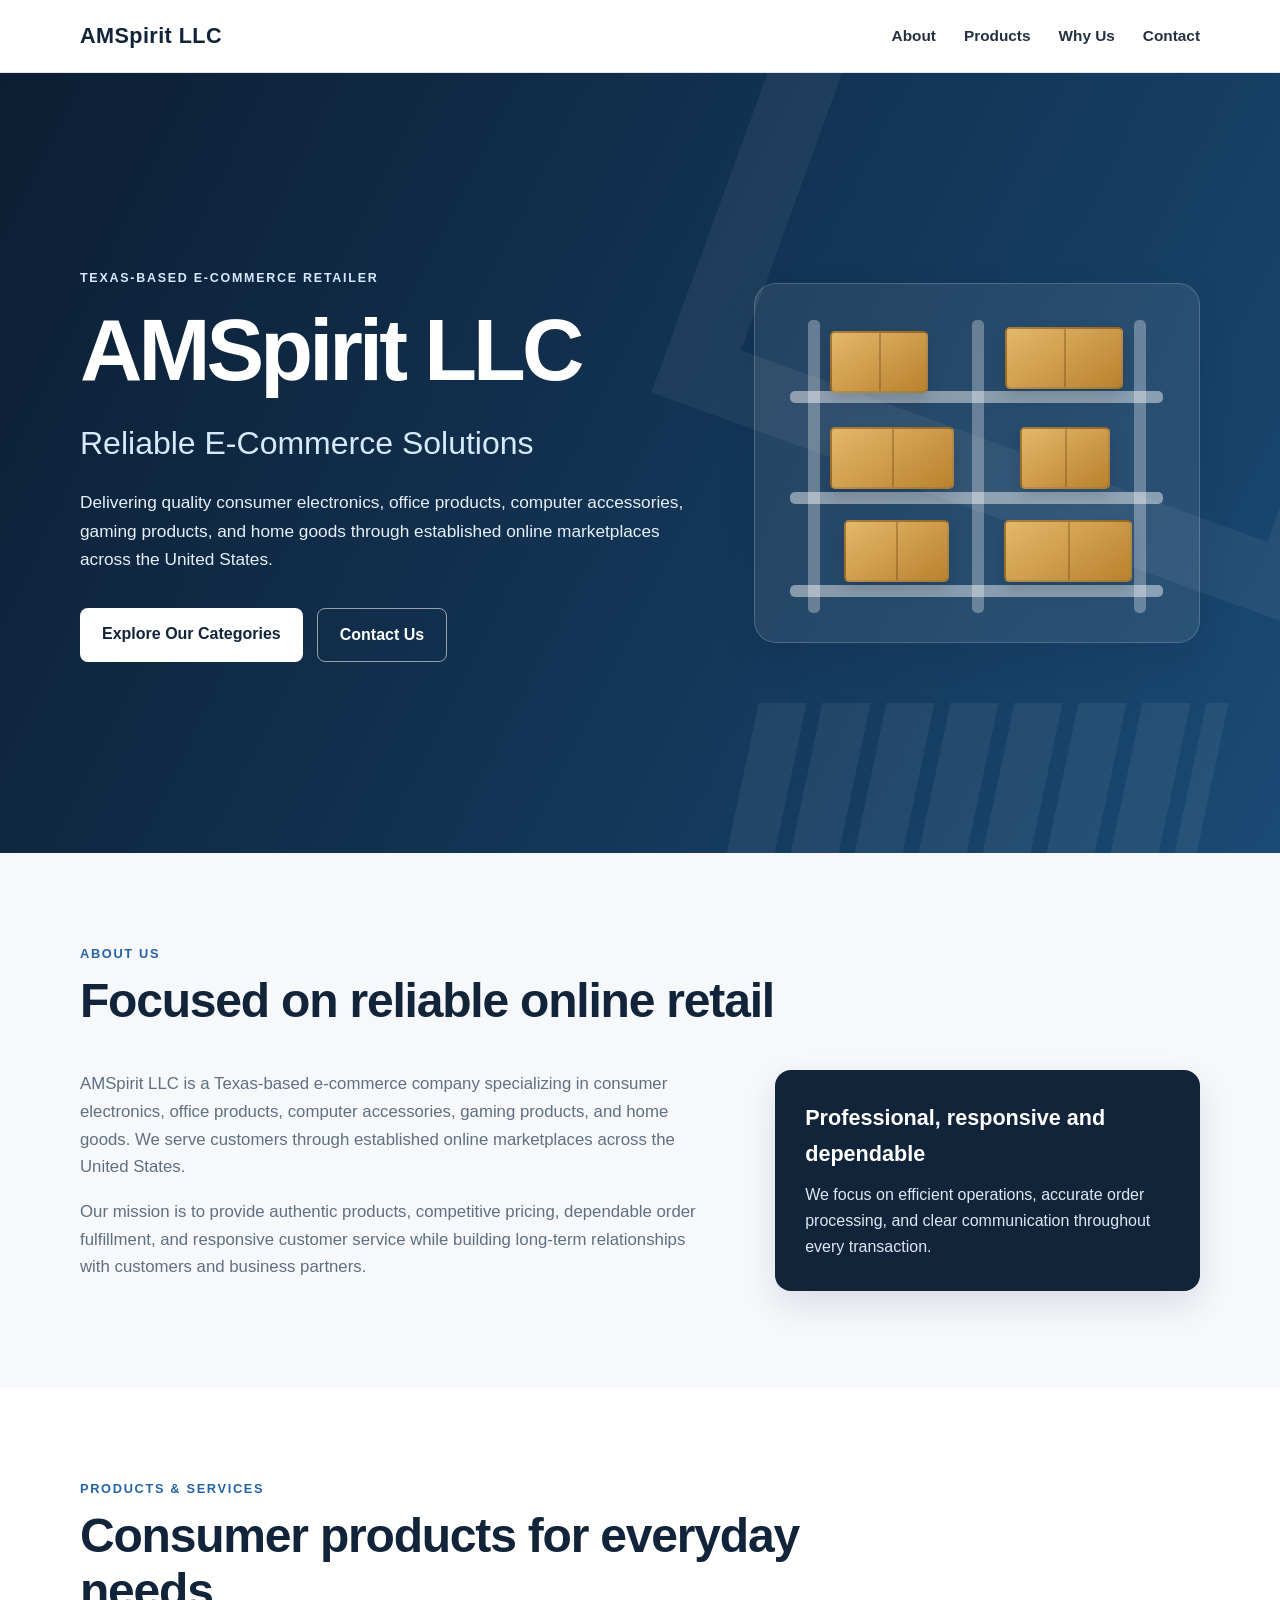
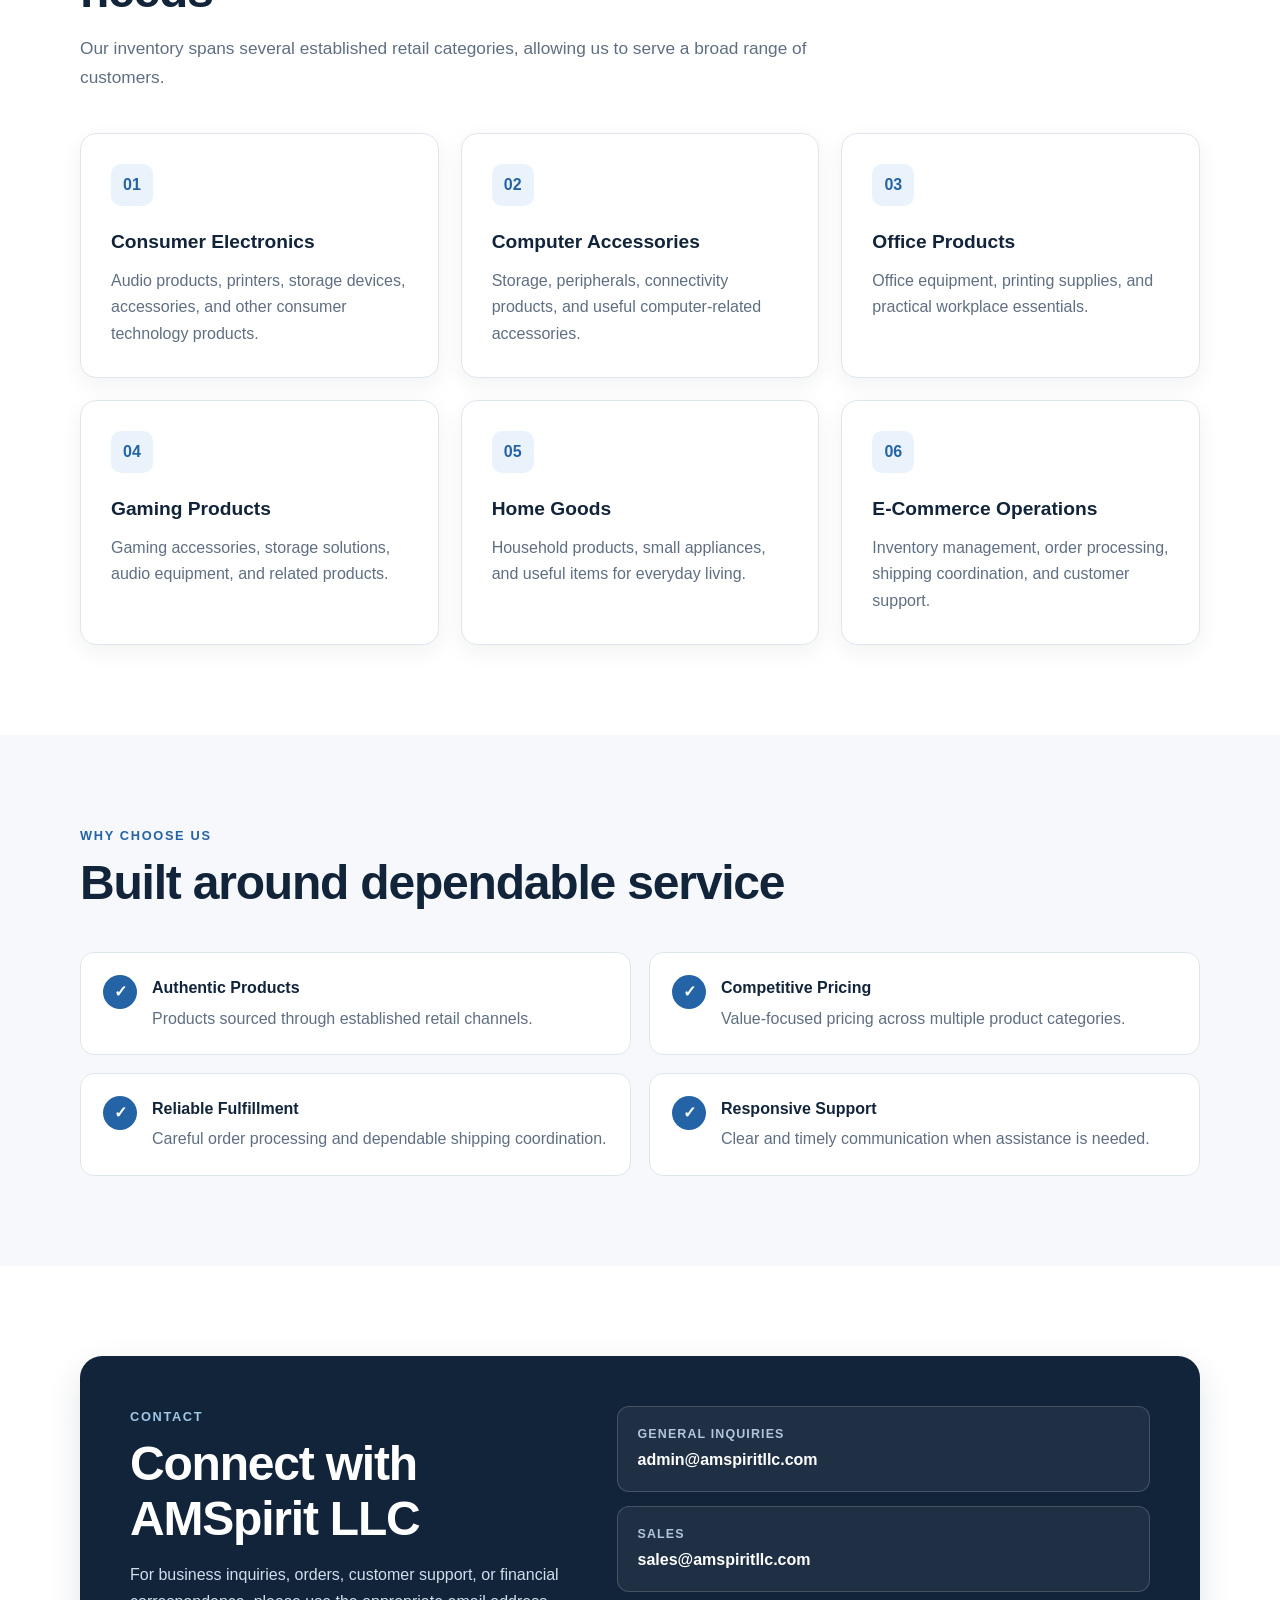
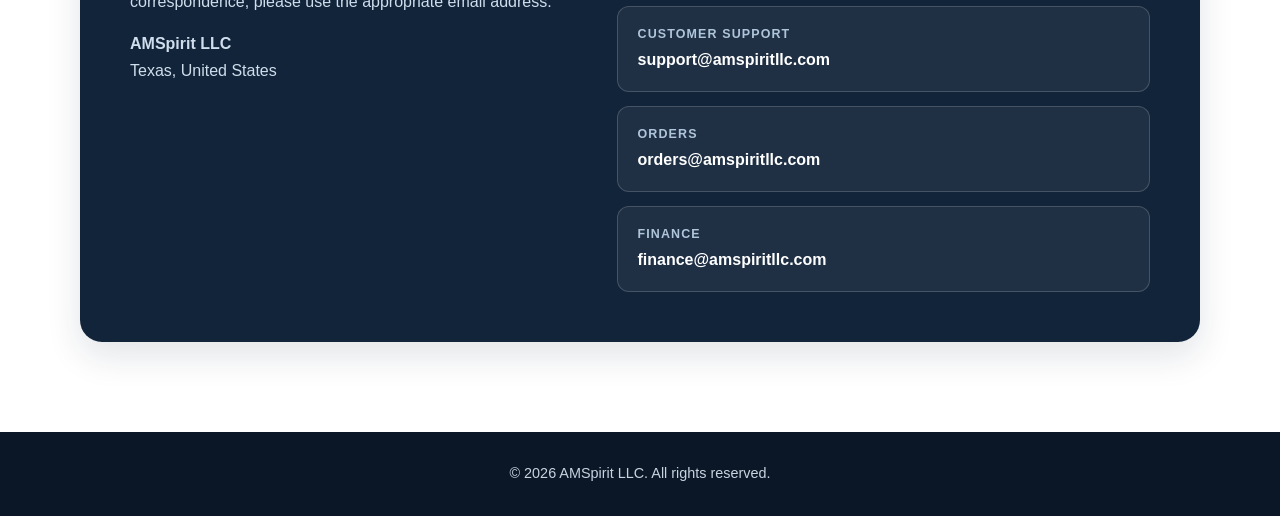
==== index.html @ 80cd9094 "Add index.html for AMSpirit LLC website This commit adds a new HTML file for the AMSpirit LLC websit" ====
<!DOCTYPE html>
<html lang="en">
<head>
  <meta charset="UTF-8">
  <meta name="viewport" content="width=device-width, initial-scale=1.0">

  <title>AMSpirit LLC | Reliable E-Commerce Solutions</title>
  <meta
    name="description"
    content="AMSpirit LLC is a Texas-based e-commerce retailer offering consumer electronics, office products, computer accessories, gaming products, and home goods."
  >

  <style>
    :root {
      --navy: #12243a;
      --blue: #2563a7;
      --light-blue: #eaf3fb;
      --gold: #d7a84a;
      --text: #243142;
      --muted: #5f6f82;
      --white: #ffffff;
      --light: #f6f8fb;
      --border: #dfe6ee;
      --shadow: 0 14px 35px rgba(18, 36, 58, 0.12);
    }

    * {
      box-sizing: border-box;
    }

    html {
      scroll-behavior: smooth;
    }

    body {
      margin: 0;
      font-family: Arial, Helvetica, sans-serif;
      color: var(--text);
      background: var(--white);
      line-height: 1.65;
    }

    a {
      color: inherit;
    }

    .container {
      width: min(1120px, calc(100% - 40px));
      margin: 0 auto;
    }

    header {
      position: sticky;
      top: 0;
      z-index: 20;
      background: rgba(255, 255, 255, 0.96);
      border-bottom: 1px solid var(--border);
      backdrop-filter: blur(10px);
    }

    nav {
      min-height: 72px;
      display: flex;
      align-items: center;
      justify-content: space-between;
      gap: 24px;
    }

    .brand {
      font-size: 1.35rem;
      font-weight: 800;
      letter-spacing: 0.02em;
      color: var(--navy);
      text-decoration: none;
    }

    .nav-links {
      display: flex;
      align-items: center;
      gap: 28px;
    }

    .nav-links a {
      text-decoration: none;
      color: var(--text);
      font-size: 0.96rem;
      font-weight: 700;
    }

    .nav-links a:hover {
      color: var(--blue);
    }

    .hero {
      position: relative;
      overflow: hidden;
      color: var(--white);
      background:
        linear-gradient(115deg, rgba(12, 30, 51, 0.98), rgba(24, 71, 113, 0.9)),
        linear-gradient(135deg, #132b46, #27689e);
    }

    .hero::before,
    .hero::after {
      content: "";
      position: absolute;
      pointer-events: none;
    }

    .hero::before {
      width: 560px;
      height: 560px;
      right: -170px;
      top: -240px;
      border: 70px solid rgba(255, 255, 255, 0.055);
      transform: rotate(20deg);
    }

    .hero::after {
      width: 470px;
      height: 240px;
      right: 6%;
      bottom: -90px;
      background:
        repeating-linear-gradient(
          90deg,
          rgba(255, 255, 255, 0.06) 0 48px,
          transparent 48px 64px
        );
      transform: skewX(-12deg);
    }

    .hero-content {
      position: relative;
      z-index: 2;
      min-height: 600px;
      display: grid;
      grid-template-columns: 1.15fr 0.85fr;
      align-items: center;
      gap: 70px;
      padding: 90px 0;
    }

    .eyebrow {
      display: inline-block;
      margin-bottom: 18px;
      color: #d6eaff;
      font-weight: 800;
      letter-spacing: 0.14em;
      text-transform: uppercase;
      font-size: 0.78rem;
    }

    h1 {
      max-width: 720px;
      margin: 0;
      font-size: clamp(3rem, 7vw, 5.4rem);
      line-height: 1.03;
      letter-spacing: -0.045em;
    }

    .hero h2 {
      margin: 22px 0 18px;
      font-size: clamp(1.35rem, 3vw, 2rem);
      font-weight: 500;
      color: #d7eafb;
    }

    .hero p {
      max-width: 700px;
      margin: 0;
      font-size: 1.08rem;
      color: #e7f0f8;
    }

    .hero-actions {
      display: flex;
      flex-wrap: wrap;
      gap: 14px;
      margin-top: 34px;
    }

    .button {
      display: inline-block;
      padding: 13px 22px;
      border-radius: 8px;
      text-decoration: none;
      font-weight: 800;
      transition: transform 0.18s ease, opacity 0.18s ease;
    }

    .button:hover {
      transform: translateY(-2px);
      opacity: 0.94;
    }

    .button-primary {
      color: var(--navy);
      background: var(--white);
    }

    .button-secondary {
      color: var(--white);
      border: 1px solid rgba(255, 255, 255, 0.55);
    }

    .warehouse-art {
      position: relative;
      min-height: 360px;
      border: 1px solid rgba(255, 255, 255, 0.18);
      border-radius: 22px;
      background: rgba(255, 255, 255, 0.08);
      box-shadow: var(--shadow);
      overflow: hidden;
    }

    .warehouse-art .shelf {
      position: absolute;
      left: 8%;
      right: 8%;
      height: 12px;
      background: rgba(255, 255, 255, 0.45);
      border-radius: 5px;
    }

    .shelf.one { top: 30%; }
    .shelf.two { top: 58%; }
    .shelf.three { top: 84%; }

    .warehouse-art .post {
      position: absolute;
      top: 10%;
      bottom: 8%;
      width: 12px;
      background: rgba(255, 255, 255, 0.3);
      border-radius: 5px;
    }

    .post.one { left: 12%; }
    .post.two { left: 49%; }
    .post.three { right: 12%; }

    .box {
      position: absolute;
      height: 62px;
      border-radius: 5px;
      background: linear-gradient(145deg, #e4b76a, #b9822f);
      border: 2px solid rgba(63, 39, 8, 0.28);
      box-shadow: 0 8px 15px rgba(0, 0, 0, 0.13);
    }

    .box::after {
      content: "";
      position: absolute;
      width: 2px;
      top: 0;
      bottom: 0;
      left: 50%;
      background: rgba(92, 55, 13, 0.3);
    }

    .box.a { width: 98px; left: 17%; top: 13%; }
    .box.b { width: 118px; right: 17%; top: 12%; }
    .box.c { width: 124px; left: 17%; top: 40%; }
    .box.d { width: 90px; right: 20%; top: 40%; }
    .box.e { width: 105px; left: 20%; top: 66%; }
    .box.f { width: 128px; right: 15%; top: 66%; }

    section {
      padding: 90px 0;
    }

    section:nth-of-type(even) {
      background: var(--light);
    }

    .section-heading {
      max-width: 760px;
      margin-bottom: 42px;
    }

    .section-label {
      margin-bottom: 9px;
      color: var(--blue);
      font-size: 0.8rem;
      font-weight: 800;
      letter-spacing: 0.13em;
      text-transform: uppercase;
    }

    h3 {
      margin: 0 0 16px;
      color: var(--navy);
      font-size: clamp(2rem, 4vw, 3rem);
      line-height: 1.15;
      letter-spacing: -0.025em;
    }

    .section-heading p {
      margin: 0;
      color: var(--muted);
      font-size: 1.08rem;
    }

    .about-grid {
      display: grid;
      grid-template-columns: 1.2fr 0.8fr;
      gap: 58px;
      align-items: start;
    }

    .about-copy p {
      margin-top: 0;
      color: var(--muted);
      font-size: 1.05rem;
    }

    .fact-card {
      padding: 30px;
      border-radius: 16px;
      background: var(--navy);
      color: var(--white);
      box-shadow: var(--shadow);
    }

    .fact-card strong {
      display: block;
      margin-bottom: 10px;
      font-size: 1.35rem;
    }

    .fact-card p {
      margin: 0;
      color: #dce8f3;
    }

    .grid {
      display: grid;
      grid-template-columns: repeat(3, 1fr);
      gap: 22px;
    }

    .card {
      height: 100%;
      padding: 30px;
      border: 1px solid var(--border);
      border-radius: 16px;
      background: var(--white);
      box-shadow: 0 7px 22px rgba(18, 36, 58, 0.06);
    }

    .card-number {
      display: inline-flex;
      width: 42px;
      height: 42px;
      margin-bottom: 20px;
      align-items: center;
      justify-content: center;
      border-radius: 10px;
      color: var(--blue);
      background: var(--light-blue);
      font-weight: 900;
    }

    .card h4 {
      margin: 0 0 10px;
      color: var(--navy);
      font-size: 1.2rem;
    }

    .card p {
      margin: 0;
      color: var(--muted);
    }

    .reasons {
      display: grid;
      grid-template-columns: repeat(2, 1fr);
      gap: 18px;
    }

    .reason {
      display: flex;
      gap: 15px;
      padding: 22px;
      border: 1px solid var(--border);
      border-radius: 14px;
      background: var(--white);
    }

    .check {
      flex: 0 0 34px;
      height: 34px;
      display: inline-flex;
      align-items: center;
      justify-content: center;
      color: var(--white);
      background: var(--blue);
      border-radius: 50%;
      font-weight: 900;
    }

    .reason strong {
      display: block;
      margin-bottom: 4px;
      color: var(--navy);
    }

    .reason span {
      color: var(--muted);
    }

    .contact-panel {
      display: grid;
      grid-template-columns: 0.9fr 1.1fr;
      gap: 50px;
      padding: 50px;
      border-radius: 22px;
      color: var(--white);
      background: var(--navy);
      box-shadow: var(--shadow);
    }

    .contact-panel h3 {
      color: var(--white);
    }

    .contact-panel p {
      color: #cfdeec;
    }

    .contact-list {
      display: grid;
      gap: 14px;
    }

    .contact-item {
      padding: 17px 20px;
      border: 1px solid rgba(255, 255, 255, 0.17);
      border-radius: 12px;
      background: rgba(255, 255, 255, 0.06);
    }

    .contact-item span {
      display: block;
      color: #afc5d9;
      font-size: 0.78rem;
      font-weight: 800;
      letter-spacing: 0.09em;
      text-transform: uppercase;
    }

    .contact-item a {
      display: inline-block;
      margin-top: 3px;
      color: var(--white);
      font-weight: 700;
      text-decoration: none;
      word-break: break-word;
    }

    .contact-item a:hover {
      text-decoration: underline;
    }

    footer {
      padding: 30px 0;
      color: #c7d4e0;
      background: #0b1726;
      text-align: center;
      font-size: 0.9rem;
    }

    @media (max-width: 900px) {
      .hero-content,
      .about-grid,
      .contact-panel {
        grid-template-columns: 1fr;
      }

      .warehouse-art {
        min-height: 320px;
      }

      .grid {
        grid-template-columns: repeat(2, 1fr);
      }
    }

    @media (max-width: 700px) {
      .nav-links {
        display: none;
      }

      .hero-content {
        min-height: auto;
        padding: 76px 0;
      }

      .warehouse-art {
        min-height: 280px;
      }

      section {
        padding: 68px 0;
      }

      .grid,
      .reasons {
        grid-template-columns: 1fr;
      }

      .contact-panel {
        padding: 32px 24px;
      }
    }
  </style>
</head>

<body>
  <header>
    <div class="container">
      <nav aria-label="Main navigation">
        <a class="brand" href="#home">AMSpirit LLC</a>

        <div class="nav-links">
          <a href="#about">About</a>
          <a href="#products">Products</a>
          <a href="#why-us">Why Us</a>
          <a href="#contact">Contact</a>
        </div>
      </nav>
    </div>
  </header>

  <main>
    <section class="hero" id="home">
      <div class="container hero-content">
        <div>
          <span class="eyebrow">Texas-Based E-Commerce Retailer</span>

          <h1>AMSpirit LLC</h1>

          <h2>Reliable E-Commerce Solutions</h2>

          <p>
            Delivering quality consumer electronics, office products,
            computer accessories, gaming products, and home goods through
            established online marketplaces across the United States.
          </p>

          <div class="hero-actions">
            <a class="button button-primary" href="#products">
              Explore Our Categories
            </a>

            <a class="button button-secondary" href="#contact">
              Contact Us
            </a>
          </div>
        </div>

        <div class="warehouse-art" aria-label="Abstract warehouse illustration">
          <div class="shelf one"></div>
          <div class="shelf two"></div>
          <div class="shelf three"></div>

          <div class="post one"></div>
          <div class="post two"></div>
          <div class="post three"></div>

          <div class="box a"></div>
          <div class="box b"></div>
          <div class="box c"></div>
          <div class="box d"></div>
          <div class="box e"></div>
          <div class="box f"></div>
        </div>
      </div>
    </section>

    <section id="about">
      <div class="container">
        <div class="section-heading">
          <div class="section-label">About Us</div>
          <h3>Focused on reliable online retail</h3>
        </div>

        <div class="about-grid">
          <div class="about-copy">
            <p>
              AMSpirit LLC is a Texas-based e-commerce company specializing
              in consumer electronics, office products, computer accessories,
              gaming products, and home goods. We serve customers through
              established online marketplaces across the United States.
            </p>

            <p>
              Our mission is to provide authentic products, competitive
              pricing, dependable order fulfillment, and responsive customer
              service while building long-term relationships with customers
              and business partners.
            </p>
          </div>

          <aside class="fact-card">
            <strong>Professional, responsive and dependable</strong>
            <p>
              We focus on efficient operations, accurate order processing,
              and clear communication throughout every transaction.
            </p>
          </aside>
        </div>
      </div>
    </section>

    <section id="products">
      <div class="container">
        <div class="section-heading">
          <div class="section-label">Products &amp; Services</div>
          <h3>Consumer products for everyday needs</h3>
          <p>
            Our inventory spans several established retail categories,
            allowing us to serve a broad range of customers.
          </p>
        </div>

        <div class="grid">
          <article class="card">
            <div class="card-number">01</div>
            <h4>Consumer Electronics</h4>
            <p>
              Audio products, printers, storage devices, accessories,
              and other consumer technology products.
            </p>
          </article>

          <article class="card">
            <div class="card-number">02</div>
            <h4>Computer Accessories</h4>
            <p>
              Storage, peripherals, connectivity products, and useful
              computer-related accessories.
            </p>
          </article>

          <article class="card">
            <div class="card-number">03</div>
            <h4>Office Products</h4>
            <p>
              Office equipment, printing supplies, and practical workplace
              essentials.
            </p>
          </article>

          <article class="card">
            <div class="card-number">04</div>
            <h4>Gaming Products</h4>
            <p>
              Gaming accessories, storage solutions, audio equipment,
              and related products.
            </p>
          </article>

          <article class="card">
            <div class="card-number">05</div>
            <h4>Home Goods</h4>
            <p>
              Household products, small appliances, and useful items
              for everyday living.
            </p>
          </article>

          <article class="card">
            <div class="card-number">06</div>
            <h4>E-Commerce Operations</h4>
            <p>
              Inventory management, order processing, shipping coordination,
              and customer support.
            </p>
          </article>
        </div>
      </div>
    </section>

    <section id="why-us">
      <div class="container">
        <div class="section-heading">
          <div class="section-label">Why Choose Us</div>
          <h3>Built around dependable service</h3>
        </div>

        <div class="reasons">
          <div class="reason">
            <div class="check">✓</div>
            <div>
              <strong>Authentic Products</strong>
              <span>Products sourced through established retail channels.</span>
            </div>
          </div>

          <div class="reason">
            <div class="check">✓</div>
            <div>
              <strong>Competitive Pricing</strong>
              <span>Value-focused pricing across multiple product categories.</span>
            </div>
          </div>

          <div class="reason">
            <div class="check">✓</div>
            <div>
              <strong>Reliable Fulfillment</strong>
              <span>Careful order processing and dependable shipping coordination.</span>
            </div>
          </div>

          <div class="reason">
            <div class="check">✓</div>
            <div>
              <strong>Responsive Support</strong>
              <span>Clear and timely communication when assistance is needed.</span>
            </div>
          </div>
        </div>
      </div>
    </section>

    <section id="contact">
      <div class="container">
        <div class="contact-panel">
          <div>
            <div class="section-label" style="color:#9fc7e8;">Contact</div>
            <h3>Connect with AMSpirit LLC</h3>
            <p>
              For business inquiries, orders, customer support, or financial
              correspondence, please use the appropriate email address.
            </p>

            <p>
              <strong>AMSpirit LLC</strong><br>
              Texas, United States
            </p>
          </div>

          <div class="contact-list">
            <div class="contact-item">
              <span>General Inquiries</span>
              <a href="mailto:admin@amspiritllc.com">
                admin@amspiritllc.com
              </a>
            </div>

            <div class="contact-item">
              <span>Sales</span>
              <a href="mailto:sales@amspiritllc.com">
                sales@amspiritllc.com
              </a>
            </div>

            <div class="contact-item">
              <span>Customer Support</span>
              <a href="mailto:support@amspiritllc.com">
                support@amspiritllc.com
              </a>
            </div>

            <div class="contact-item">
              <span>Orders</span>
              <a href="mailto:orders@amspiritllc.com">
                orders@amspiritllc.com
              </a>
            </div>

            <div class="contact-item">
              <span>Finance</span>
              <a href="mailto:finance@amspiritllc.com">
                finance@amspiritllc.com
              </a>
            </div>
          </div>
        </div>
      </div>
    </section>
  </main>

  <footer>
    <div class="container">
      © 2026 AMSpirit LLC. All rights reserved.
    </div>
  </footer>
</body>
</html>
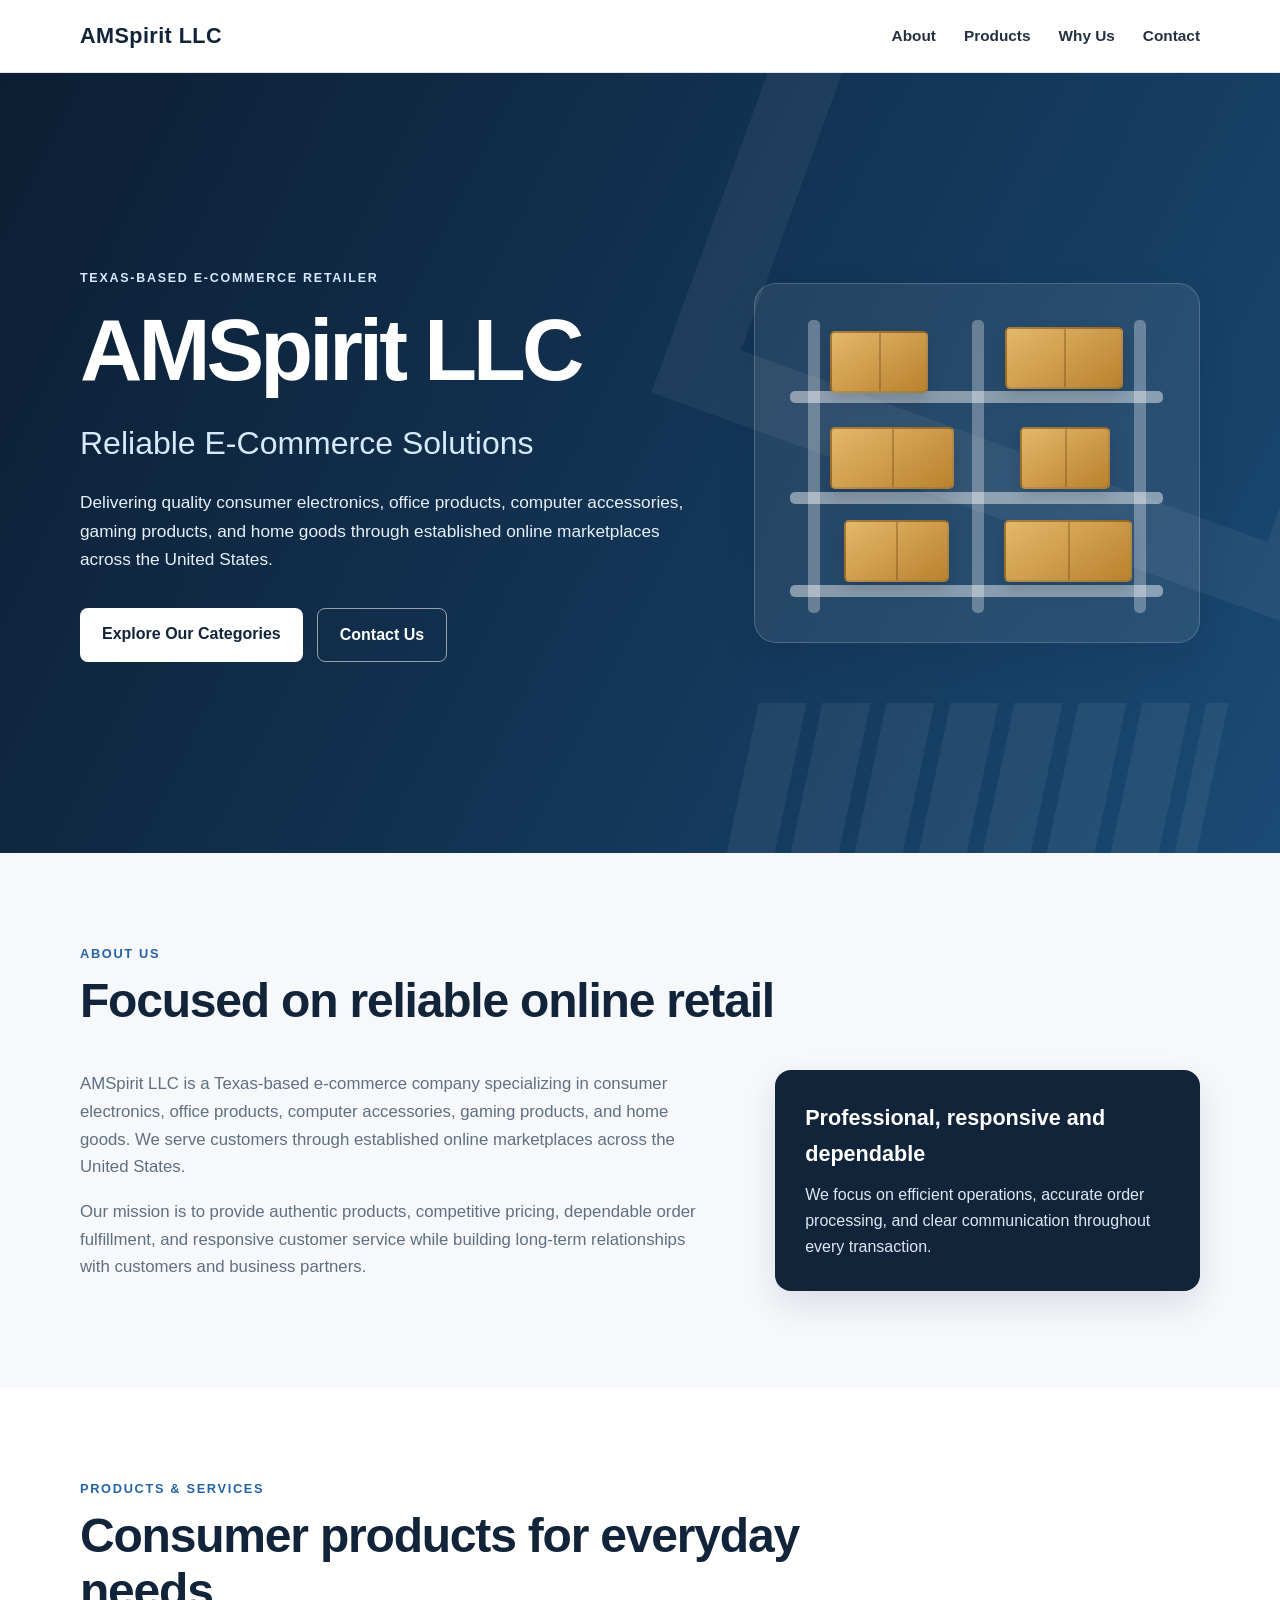
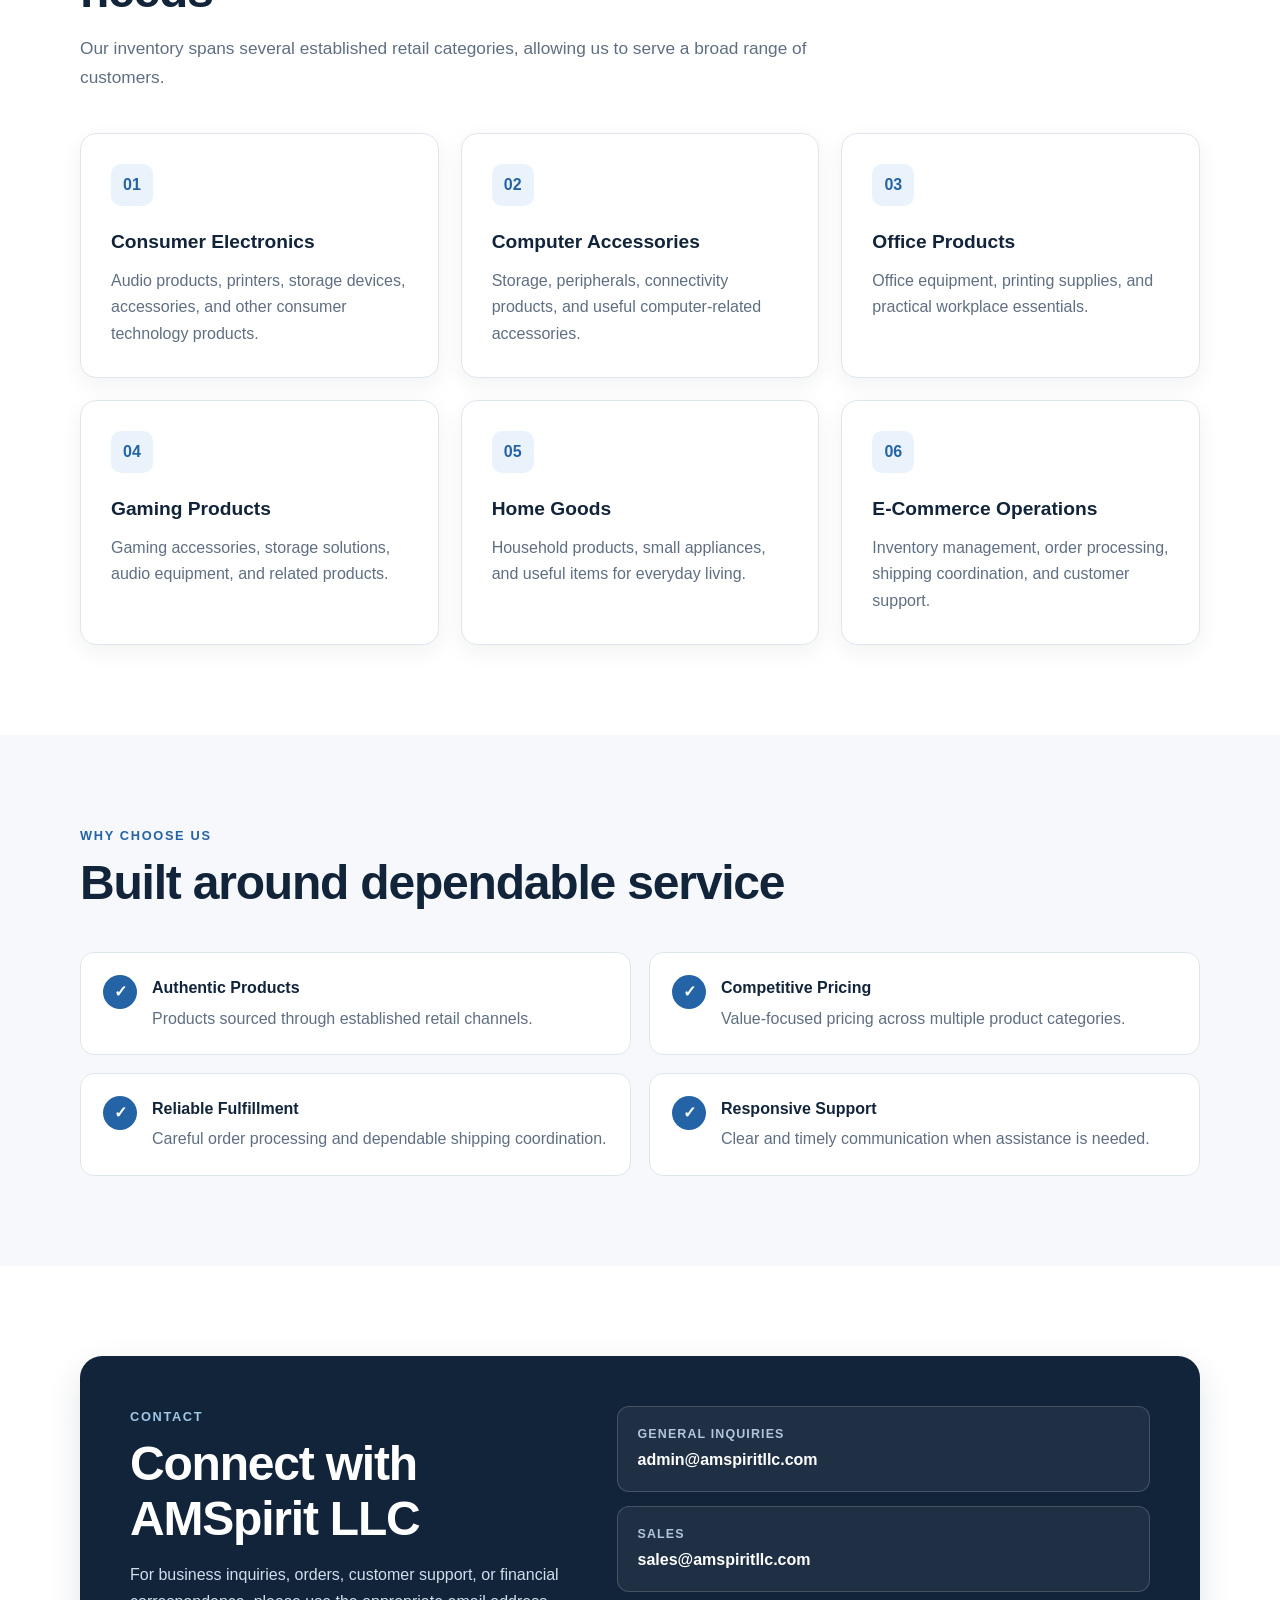
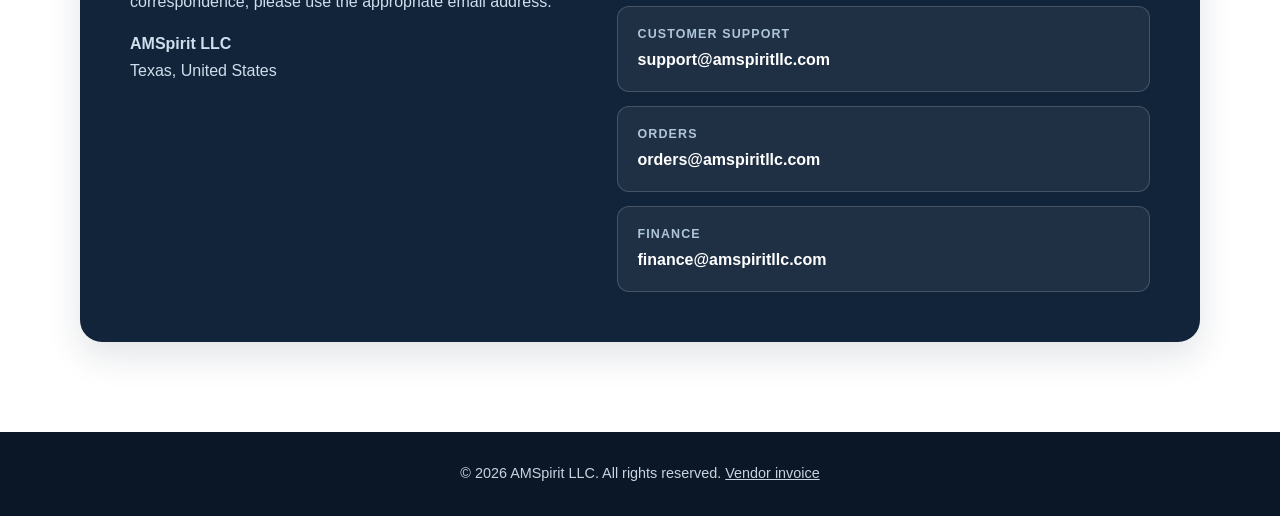
==== commit b929a19e: "Add private browser-only bilingual vendor invoice page" ====
--- a/index.html
+++ b/index.html
@@ -787,6 +787,7 @@
   <footer>
     <div class="container">
       © 2026 AMSpirit LLC. All rights reserved.
+      <a href="/invoice/">Vendor invoice</a>
     </div>
   </footer>
 </body>
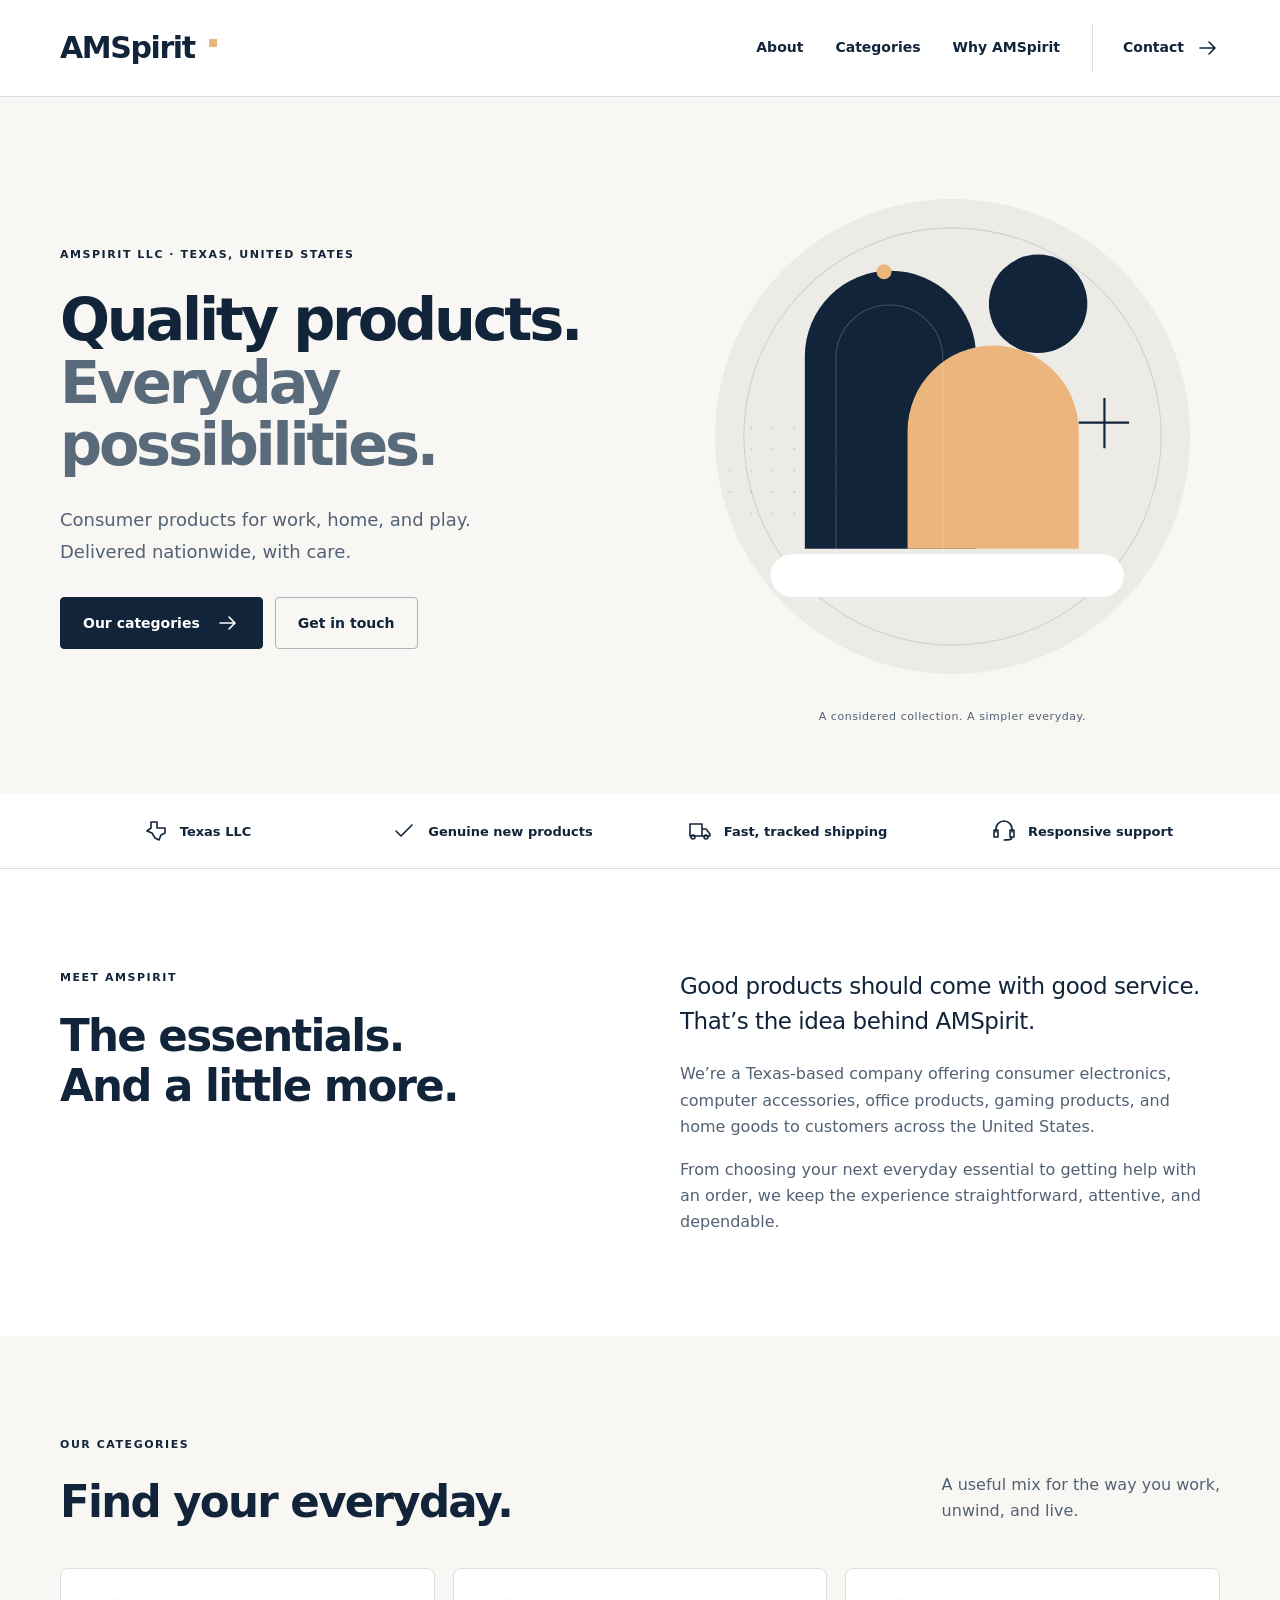
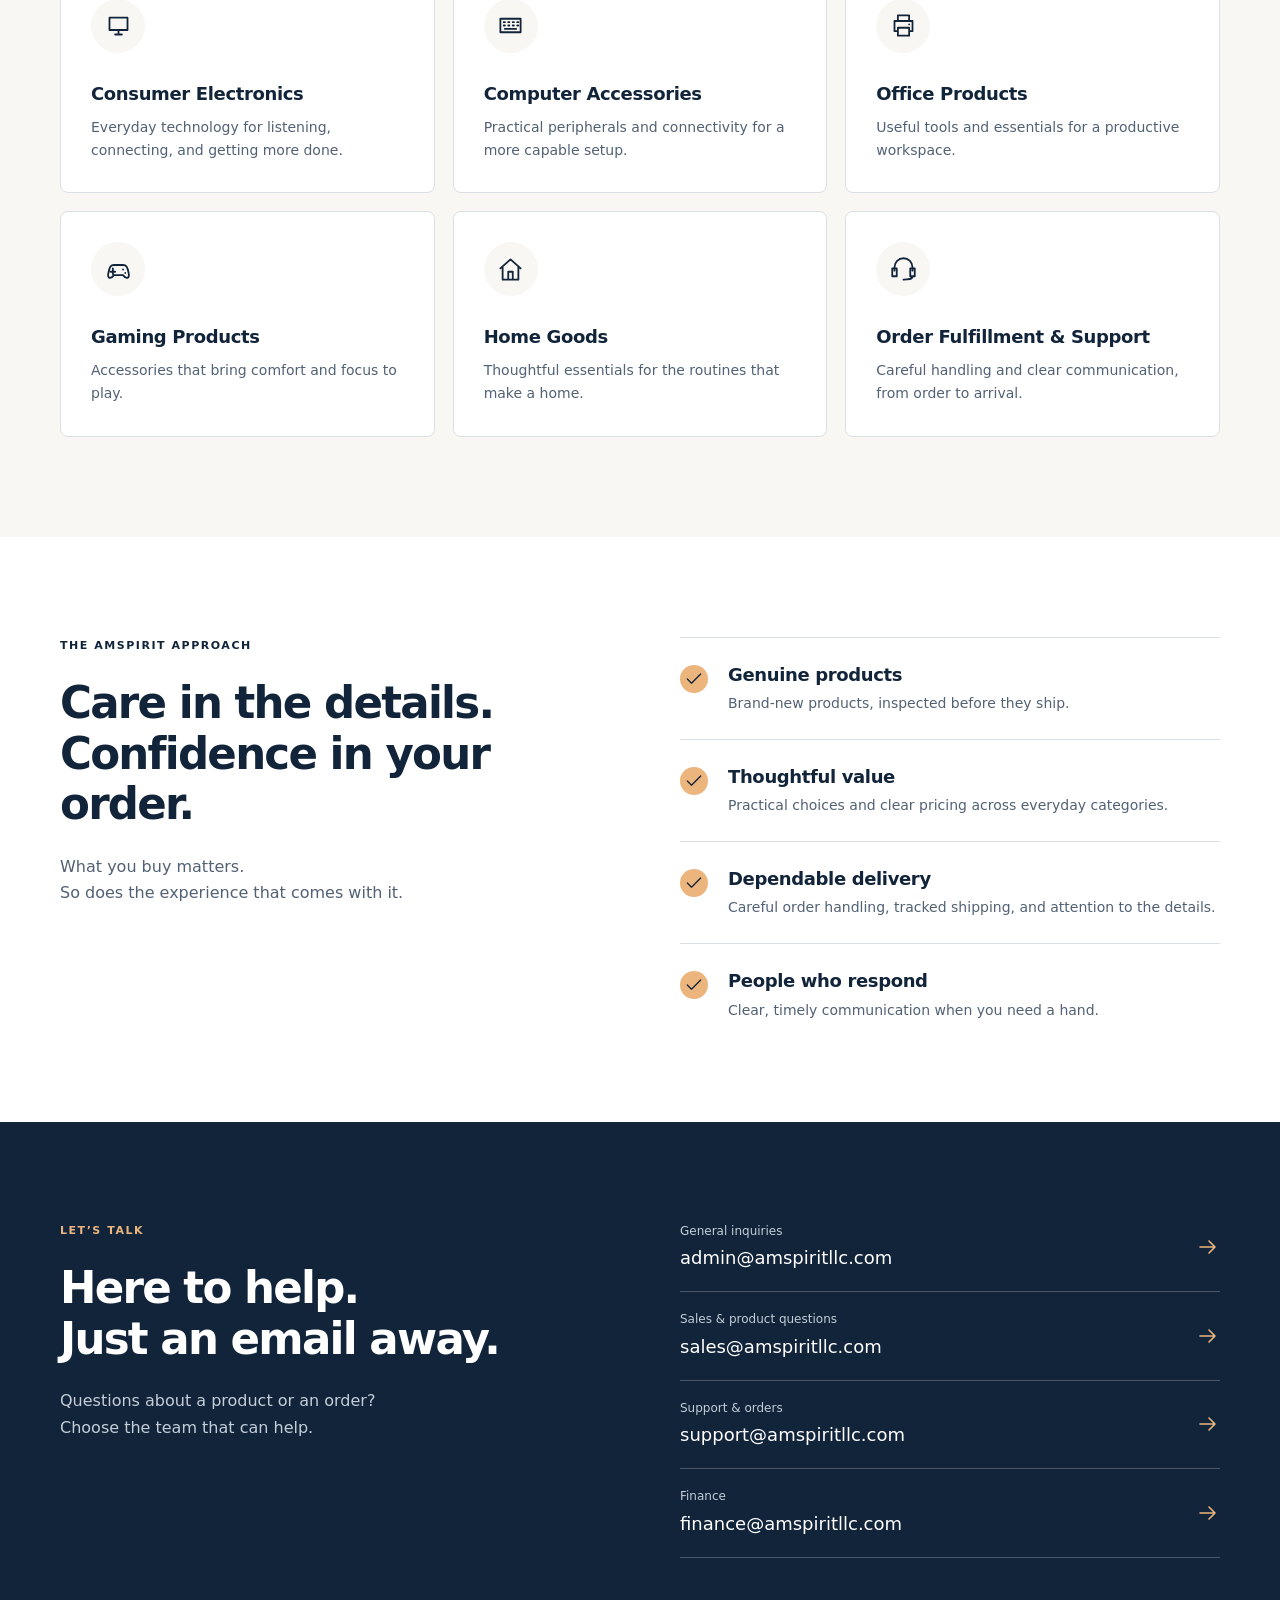
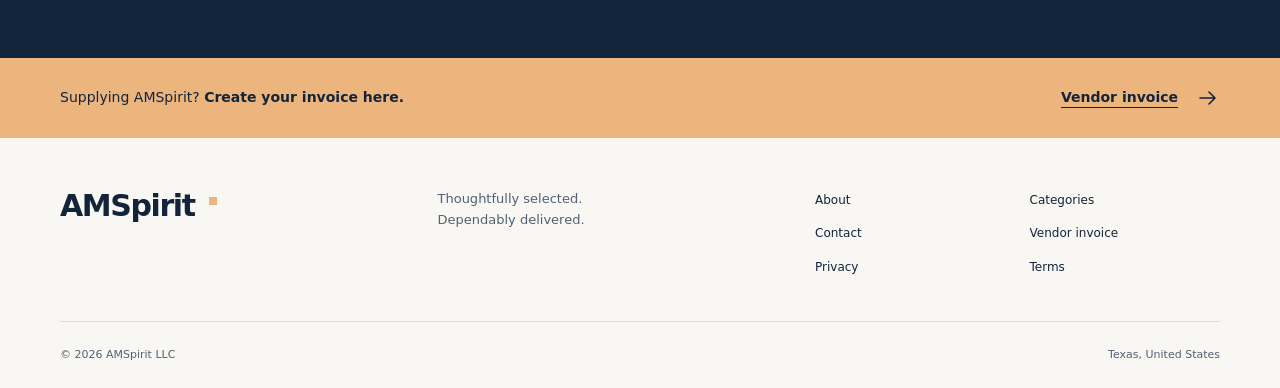
==== commit 96454e8c: "Redesign company website with private-by-default public copy" ====
--- a/index.html
+++ b/index.html
@@ -1,794 +1,11 @@
-<!DOCTYPE html>
-<html lang="en">
-<head>
-  <meta charset="UTF-8">
-  <meta name="viewport" content="width=device-width, initial-scale=1.0">
-
-  <title>AMSpirit LLC | Reliable E-Commerce Solutions</title>
-  <meta
-    name="description"
-    content="AMSpirit LLC is a Texas-based e-commerce retailer offering consumer electronics, office products, computer accessories, gaming products, and home goods."
-  >
-
-  <style>
-    :root {
-      --navy: #12243a;
-      --blue: #2563a7;
-      --light-blue: #eaf3fb;
-      --gold: #d7a84a;
-      --text: #243142;
-      --muted: #5f6f82;
-      --white: #ffffff;
-      --light: #f6f8fb;
-      --border: #dfe6ee;
-      --shadow: 0 14px 35px rgba(18, 36, 58, 0.12);
-    }
-
-    * {
-      box-sizing: border-box;
-    }
-
-    html {
-      scroll-behavior: smooth;
-    }
-
-    body {
-      margin: 0;
-      font-family: Arial, Helvetica, sans-serif;
-      color: var(--text);
-      background: var(--white);
-      line-height: 1.65;
-    }
-
-    a {
-      color: inherit;
-    }
-
-    .container {
-      width: min(1120px, calc(100% - 40px));
-      margin: 0 auto;
-    }
-
-    header {
-      position: sticky;
-      top: 0;
-      z-index: 20;
-      background: rgba(255, 255, 255, 0.96);
-      border-bottom: 1px solid var(--border);
-      backdrop-filter: blur(10px);
-    }
-
-    nav {
-      min-height: 72px;
-      display: flex;
-      align-items: center;
-      justify-content: space-between;
-      gap: 24px;
-    }
-
-    .brand {
-      font-size: 1.35rem;
-      font-weight: 800;
-      letter-spacing: 0.02em;
-      color: var(--navy);
-      text-decoration: none;
-    }
-
-    .nav-links {
-      display: flex;
-      align-items: center;
-      gap: 28px;
-    }
-
-    .nav-links a {
-      text-decoration: none;
-      color: var(--text);
-      font-size: 0.96rem;
-      font-weight: 700;
-    }
-
-    .nav-links a:hover {
-      color: var(--blue);
-    }
-
-    .hero {
-      position: relative;
-      overflow: hidden;
-      color: var(--white);
-      background:
-        linear-gradient(115deg, rgba(12, 30, 51, 0.98), rgba(24, 71, 113, 0.9)),
-        linear-gradient(135deg, #132b46, #27689e);
-    }
-
-    .hero::before,
-    .hero::after {
-      content: "";
-      position: absolute;
-      pointer-events: none;
-    }
-
-    .hero::before {
-      width: 560px;
-      height: 560px;
-      right: -170px;
-      top: -240px;
-      border: 70px solid rgba(255, 255, 255, 0.055);
-      transform: rotate(20deg);
-    }
-
-    .hero::after {
-      width: 470px;
-      height: 240px;
-      right: 6%;
-      bottom: -90px;
-      background:
-        repeating-linear-gradient(
-          90deg,
-          rgba(255, 255, 255, 0.06) 0 48px,
-          transparent 48px 64px
-        );
-      transform: skewX(-12deg);
-    }
-
-    .hero-content {
-      position: relative;
-      z-index: 2;
-      min-height: 600px;
-      display: grid;
-      grid-template-columns: 1.15fr 0.85fr;
-      align-items: center;
-      gap: 70px;
-      padding: 90px 0;
-    }
-
-    .eyebrow {
-      display: inline-block;
-      margin-bottom: 18px;
-      color: #d6eaff;
-      font-weight: 800;
-      letter-spacing: 0.14em;
-      text-transform: uppercase;
-      font-size: 0.78rem;
-    }
-
-    h1 {
-      max-width: 720px;
-      margin: 0;
-      font-size: clamp(3rem, 7vw, 5.4rem);
-      line-height: 1.03;
-      letter-spacing: -0.045em;
-    }
-
-    .hero h2 {
-      margin: 22px 0 18px;
-      font-size: clamp(1.35rem, 3vw, 2rem);
-      font-weight: 500;
-      color: #d7eafb;
-    }
-
-    .hero p {
-      max-width: 700px;
-      margin: 0;
-      font-size: 1.08rem;
-      color: #e7f0f8;
-    }
-
-    .hero-actions {
-      display: flex;
-      flex-wrap: wrap;
-      gap: 14px;
-      margin-top: 34px;
-    }
-
-    .button {
-      display: inline-block;
-      padding: 13px 22px;
-      border-radius: 8px;
-      text-decoration: none;
-      font-weight: 800;
-      transition: transform 0.18s ease, opacity 0.18s ease;
-    }
-
-    .button:hover {
-      transform: translateY(-2px);
-      opacity: 0.94;
-    }
-
-    .button-primary {
-      color: var(--navy);
-      background: var(--white);
-    }
-
-    .button-secondary {
-      color: var(--white);
-      border: 1px solid rgba(255, 255, 255, 0.55);
-    }
-
-    .warehouse-art {
-      position: relative;
-      min-height: 360px;
-      border: 1px solid rgba(255, 255, 255, 0.18);
-      border-radius: 22px;
-      background: rgba(255, 255, 255, 0.08);
-      box-shadow: var(--shadow);
-      overflow: hidden;
-    }
-
-    .warehouse-art .shelf {
-      position: absolute;
-      left: 8%;
-      right: 8%;
-      height: 12px;
-      background: rgba(255, 255, 255, 0.45);
-      border-radius: 5px;
-    }
-
-    .shelf.one { top: 30%; }
-    .shelf.two { top: 58%; }
-    .shelf.three { top: 84%; }
-
-    .warehouse-art .post {
-      position: absolute;
-      top: 10%;
-      bottom: 8%;
-      width: 12px;
-      background: rgba(255, 255, 255, 0.3);
-      border-radius: 5px;
-    }
-
-    .post.one { left: 12%; }
-    .post.two { left: 49%; }
-    .post.three { right: 12%; }
-
-    .box {
-      position: absolute;
-      height: 62px;
-      border-radius: 5px;
-      background: linear-gradient(145deg, #e4b76a, #b9822f);
-      border: 2px solid rgba(63, 39, 8, 0.28);
-      box-shadow: 0 8px 15px rgba(0, 0, 0, 0.13);
-    }
-
-    .box::after {
-      content: "";
-      position: absolute;
-      width: 2px;
-      top: 0;
-      bottom: 0;
-      left: 50%;
-      background: rgba(92, 55, 13, 0.3);
-    }
-
-    .box.a { width: 98px; left: 17%; top: 13%; }
-    .box.b { width: 118px; right: 17%; top: 12%; }
-    .box.c { width: 124px; left: 17%; top: 40%; }
-    .box.d { width: 90px; right: 20%; top: 40%; }
-    .box.e { width: 105px; left: 20%; top: 66%; }
-    .box.f { width: 128px; right: 15%; top: 66%; }
-
-    section {
-      padding: 90px 0;
-    }
-
-    section:nth-of-type(even) {
-      background: var(--light);
-    }
-
-    .section-heading {
-      max-width: 760px;
-      margin-bottom: 42px;
-    }
-
-    .section-label {
-      margin-bottom: 9px;
-      color: var(--blue);
-      font-size: 0.8rem;
-      font-weight: 800;
-      letter-spacing: 0.13em;
-      text-transform: uppercase;
-    }
-
-    h3 {
-      margin: 0 0 16px;
-      color: var(--navy);
-      font-size: clamp(2rem, 4vw, 3rem);
-      line-height: 1.15;
-      letter-spacing: -0.025em;
-    }
-
-    .section-heading p {
-      margin: 0;
-      color: var(--muted);
-      font-size: 1.08rem;
-    }
-
-    .about-grid {
-      display: grid;
-      grid-template-columns: 1.2fr 0.8fr;
-      gap: 58px;
-      align-items: start;
-    }
-
-    .about-copy p {
-      margin-top: 0;
-      color: var(--muted);
-      font-size: 1.05rem;
-    }
-
-    .fact-card {
-      padding: 30px;
-      border-radius: 16px;
-      background: var(--navy);
-      color: var(--white);
-      box-shadow: var(--shadow);
-    }
-
-    .fact-card strong {
-      display: block;
-      margin-bottom: 10px;
-      font-size: 1.35rem;
-    }
-
-    .fact-card p {
-      margin: 0;
-      color: #dce8f3;
-    }
-
-    .grid {
-      display: grid;
-      grid-template-columns: repeat(3, 1fr);
-      gap: 22px;
-    }
-
-    .card {
-      height: 100%;
-      padding: 30px;
-      border: 1px solid var(--border);
-      border-radius: 16px;
-      background: var(--white);
-      box-shadow: 0 7px 22px rgba(18, 36, 58, 0.06);
-    }
-
-    .card-number {
-      display: inline-flex;
-      width: 42px;
-      height: 42px;
-      margin-bottom: 20px;
-      align-items: center;
-      justify-content: center;
-      border-radius: 10px;
-      color: var(--blue);
-      background: var(--light-blue);
-      font-weight: 900;
-    }
-
-    .card h4 {
-      margin: 0 0 10px;
-      color: var(--navy);
-      font-size: 1.2rem;
-    }
-
-    .card p {
-      margin: 0;
-      color: var(--muted);
-    }
-
-    .reasons {
-      display: grid;
-      grid-template-columns: repeat(2, 1fr);
-      gap: 18px;
-    }
-
-    .reason {
-      display: flex;
-      gap: 15px;
-      padding: 22px;
-      border: 1px solid var(--border);
-      border-radius: 14px;
-      background: var(--white);
-    }
-
-    .check {
-      flex: 0 0 34px;
-      height: 34px;
-      display: inline-flex;
-      align-items: center;
-      justify-content: center;
-      color: var(--white);
-      background: var(--blue);
-      border-radius: 50%;
-      font-weight: 900;
-    }
-
-    .reason strong {
-      display: block;
-      margin-bottom: 4px;
-      color: var(--navy);
-    }
-
-    .reason span {
-      color: var(--muted);
-    }
-
-    .contact-panel {
-      display: grid;
-      grid-template-columns: 0.9fr 1.1fr;
-      gap: 50px;
-      padding: 50px;
-      border-radius: 22px;
-      color: var(--white);
-      background: var(--navy);
-      box-shadow: var(--shadow);
-    }
-
-    .contact-panel h3 {
-      color: var(--white);
-    }
-
-    .contact-panel p {
-      color: #cfdeec;
-    }
-
-    .contact-list {
-      display: grid;
-      gap: 14px;
-    }
-
-    .contact-item {
-      padding: 17px 20px;
-      border: 1px solid rgba(255, 255, 255, 0.17);
-      border-radius: 12px;
-      background: rgba(255, 255, 255, 0.06);
-    }
-
-    .contact-item span {
-      display: block;
-      color: #afc5d9;
-      font-size: 0.78rem;
-      font-weight: 800;
-      letter-spacing: 0.09em;
-      text-transform: uppercase;
-    }
-
-    .contact-item a {
-      display: inline-block;
-      margin-top: 3px;
-      color: var(--white);
-      font-weight: 700;
-      text-decoration: none;
-      word-break: break-word;
-    }
-
-    .contact-item a:hover {
-      text-decoration: underline;
-    }
-
-    footer {
-      padding: 30px 0;
-      color: #c7d4e0;
-      background: #0b1726;
-      text-align: center;
-      font-size: 0.9rem;
-    }
-
-    @media (max-width: 900px) {
-      .hero-content,
-      .about-grid,
-      .contact-panel {
-        grid-template-columns: 1fr;
-      }
-
-      .warehouse-art {
-        min-height: 320px;
-      }
-
-      .grid {
-        grid-template-columns: repeat(2, 1fr);
-      }
-    }
-
-    @media (max-width: 700px) {
-      .nav-links {
-        display: none;
-      }
-
-      .hero-content {
-        min-height: auto;
-        padding: 76px 0;
-      }
-
-      .warehouse-art {
-        min-height: 280px;
-      }
-
-      section {
-        padding: 68px 0;
-      }
-
-      .grid,
-      .reasons {
-        grid-template-columns: 1fr;
-      }
-
-      .contact-panel {
-        padding: 32px 24px;
-      }
-    }
-  </style>
-</head>
-
-<body>
-  <header>
-    <div class="container">
-      <nav aria-label="Main navigation">
-        <a class="brand" href="#home">AMSpirit LLC</a>
-
-        <div class="nav-links">
-          <a href="#about">About</a>
-          <a href="#products">Products</a>
-          <a href="#why-us">Why Us</a>
-          <a href="#contact">Contact</a>
-        </div>
-      </nav>
-    </div>
-  </header>
-
-  <main>
-    <section class="hero" id="home">
-      <div class="container hero-content">
-        <div>
-          <span class="eyebrow">Texas-Based E-Commerce Retailer</span>
-
-          <h1>AMSpirit LLC</h1>
-
-          <h2>Reliable E-Commerce Solutions</h2>
-
-          <p>
-            Delivering quality consumer electronics, office products,
-            computer accessories, gaming products, and home goods through
-            established online marketplaces across the United States.
-          </p>
-
-          <div class="hero-actions">
-            <a class="button button-primary" href="#products">
-              Explore Our Categories
-            </a>
-
-            <a class="button button-secondary" href="#contact">
-              Contact Us
-            </a>
-          </div>
-        </div>
-
-        <div class="warehouse-art" aria-label="Abstract warehouse illustration">
-          <div class="shelf one"></div>
-          <div class="shelf two"></div>
-          <div class="shelf three"></div>
-
-          <div class="post one"></div>
-          <div class="post two"></div>
-          <div class="post three"></div>
-
-          <div class="box a"></div>
-          <div class="box b"></div>
-          <div class="box c"></div>
-          <div class="box d"></div>
-          <div class="box e"></div>
-          <div class="box f"></div>
-        </div>
-      </div>
-    </section>
-
-    <section id="about">
-      <div class="container">
-        <div class="section-heading">
-          <div class="section-label">About Us</div>
-          <h3>Focused on reliable online retail</h3>
-        </div>
-
-        <div class="about-grid">
-          <div class="about-copy">
-            <p>
-              AMSpirit LLC is a Texas-based e-commerce company specializing
-              in consumer electronics, office products, computer accessories,
-              gaming products, and home goods. We serve customers through
-              established online marketplaces across the United States.
-            </p>
-
-            <p>
-              Our mission is to provide authentic products, competitive
-              pricing, dependable order fulfillment, and responsive customer
-              service while building long-term relationships with customers
-              and business partners.
-            </p>
-          </div>
-
-          <aside class="fact-card">
-            <strong>Professional, responsive and dependable</strong>
-            <p>
-              We focus on efficient operations, accurate order processing,
-              and clear communication throughout every transaction.
-            </p>
-          </aside>
-        </div>
-      </div>
-    </section>
-
-    <section id="products">
-      <div class="container">
-        <div class="section-heading">
-          <div class="section-label">Products &amp; Services</div>
-          <h3>Consumer products for everyday needs</h3>
-          <p>
-            Our inventory spans several established retail categories,
-            allowing us to serve a broad range of customers.
-          </p>
-        </div>
-
-        <div class="grid">
-          <article class="card">
-            <div class="card-number">01</div>
-            <h4>Consumer Electronics</h4>
-            <p>
-              Audio products, printers, storage devices, accessories,
-              and other consumer technology products.
-            </p>
-          </article>
-
-          <article class="card">
-            <div class="card-number">02</div>
-            <h4>Computer Accessories</h4>
-            <p>
-              Storage, peripherals, connectivity products, and useful
-              computer-related accessories.
-            </p>
-          </article>
-
-          <article class="card">
-            <div class="card-number">03</div>
-            <h4>Office Products</h4>
-            <p>
-              Office equipment, printing supplies, and practical workplace
-              essentials.
-            </p>
-          </article>
-
-          <article class="card">
-            <div class="card-number">04</div>
-            <h4>Gaming Products</h4>
-            <p>
-              Gaming accessories, storage solutions, audio equipment,
-              and related products.
-            </p>
-          </article>
-
-          <article class="card">
-            <div class="card-number">05</div>
-            <h4>Home Goods</h4>
-            <p>
-              Household products, small appliances, and useful items
-              for everyday living.
-            </p>
-          </article>
-
-          <article class="card">
-            <div class="card-number">06</div>
-            <h4>E-Commerce Operations</h4>
-            <p>
-              Inventory management, order processing, shipping coordination,
-              and customer support.
-            </p>
-          </article>
-        </div>
-      </div>
-    </section>
-
-    <section id="why-us">
-      <div class="container">
-        <div class="section-heading">
-          <div class="section-label">Why Choose Us</div>
-          <h3>Built around dependable service</h3>
-        </div>
-
-        <div class="reasons">
-          <div class="reason">
-            <div class="check">✓</div>
-            <div>
-              <strong>Authentic Products</strong>
-              <span>Products sourced through established retail channels.</span>
-            </div>
-          </div>
-
-          <div class="reason">
-            <div class="check">✓</div>
-            <div>
-              <strong>Competitive Pricing</strong>
-              <span>Value-focused pricing across multiple product categories.</span>
-            </div>
-          </div>
-
-          <div class="reason">
-            <div class="check">✓</div>
-            <div>
-              <strong>Reliable Fulfillment</strong>
-              <span>Careful order processing and dependable shipping coordination.</span>
-            </div>
-          </div>
-
-          <div class="reason">
-            <div class="check">✓</div>
-            <div>
-              <strong>Responsive Support</strong>
-              <span>Clear and timely communication when assistance is needed.</span>
-            </div>
-          </div>
-        </div>
-      </div>
-    </section>
-
-    <section id="contact">
-      <div class="container">
-        <div class="contact-panel">
-          <div>
-            <div class="section-label" style="color:#9fc7e8;">Contact</div>
-            <h3>Connect with AMSpirit LLC</h3>
-            <p>
-              For business inquiries, orders, customer support, or financial
-              correspondence, please use the appropriate email address.
-            </p>
-
-            <p>
-              <strong>AMSpirit LLC</strong><br>
-              Texas, United States
-            </p>
-          </div>
-
-          <div class="contact-list">
-            <div class="contact-item">
-              <span>General Inquiries</span>
-              <a href="mailto:admin@amspiritllc.com">
-                admin@amspiritllc.com
-              </a>
-            </div>
-
-            <div class="contact-item">
-              <span>Sales</span>
-              <a href="mailto:sales@amspiritllc.com">
-                sales@amspiritllc.com
-              </a>
-            </div>
-
-            <div class="contact-item">
-              <span>Customer Support</span>
-              <a href="mailto:support@amspiritllc.com">
-                support@amspiritllc.com
-              </a>
-            </div>
-
-            <div class="contact-item">
-              <span>Orders</span>
-              <a href="mailto:orders@amspiritllc.com">
-                orders@amspiritllc.com
-              </a>
-            </div>
-
-            <div class="contact-item">
-              <span>Finance</span>
-              <a href="mailto:finance@amspiritllc.com">
-                finance@amspiritllc.com
-              </a>
-            </div>
-          </div>
-        </div>
-      </div>
-    </section>
-  </main>
-
-  <footer>
-    <div class="container">
-      © 2026 AMSpirit LLC. All rights reserved.
-      <a href="/invoice/">Vendor invoice</a>
-    </div>
-  </footer>
-</body>
-</html>
+<!doctype html>
+<html lang="en"><head><meta charset="utf-8"><meta name="viewport" content="width=device-width, initial-scale=1"><title>AMSpirit LLC | Quality products, delivered nationwide</title><meta name="description" content="Consumer electronics, office essentials, gaming accessories and home goods. Genuine new products and dependable service from AMSpirit LLC."><link rel="canonical" href="https://www.amspiritllc.com/"><meta name="theme-color" content="#12243a"><meta property="og:type" content="website"><meta property="og:title" content="AMSpirit LLC | Quality products, delivered nationwide"><meta property="og:description" content="Consumer electronics, office essentials, gaming accessories and home goods. Genuine new products and dependable service from AMSpirit LLC."><meta property="og:url" content="https://www.amspiritllc.com/"><meta property="og:image" content="https://www.amspiritllc.com/assets/social.png"><meta property="og:image:width" content="1200"><meta property="og:image:height" content="630"><meta name="twitter:card" content="summary_large_image"><meta name="twitter:title" content="AMSpirit LLC | Quality products, delivered nationwide"><meta name="twitter:description" content="Consumer electronics, office essentials, gaming accessories and home goods. Genuine new products and dependable service from AMSpirit LLC."><meta name="twitter:image" content="https://www.amspiritllc.com/assets/social.png"><link rel="icon" href="/assets/favicon.svg" type="image/svg+xml"><link rel="icon" href="/assets/favicon-32.png" sizes="32x32"><link rel="apple-touch-icon" href="/assets/apple-touch-icon.png"><link rel="stylesheet" href="/assets/site.css"><script type="application/ld+json">{"@context":"https://schema.org","@type":"Organization","name":"AMSpirit LLC","url":"https://www.amspiritllc.com/","logo":"https://www.amspiritllc.com/assets/wordmark.svg","email":"admin@amspiritllc.com"}</script></head><body><a class="skip" href="#main">Skip to content</a><header class="site-header"><div class="container nav"><a class="brand" href="/" aria-label="AMSpirit home"><img src="/assets/wordmark.svg" width="166" height="36" alt="AMSpirit"></a><nav aria-label="Main navigation"><a href="/#about">About</a><a href="/#categories">Categories</a><a href="/#why-us">Why AMSpirit</a><a class="nav-contact" href="/#contact">Contact <svg class="icon" aria-hidden="true"><use href="/assets/icons.svg#arrow"></use></svg></a></nav></div></header>
+<main id="main">
+<section class="hero"><div class="container hero-grid"><div class="hero-copy"><p class="eyebrow">AMSpirit LLC · Texas, United States</p><h1>Quality products.<br><span>Everyday possibilities.</span></h1><p class="hero-intro">Consumer products for work, home, and play.<br>Delivered nationwide, with care.</p><div class="actions"><a class="button primary" href="#categories">Our categories <svg class="icon" aria-hidden="true"><use href="/assets/icons.svg#arrow"></use></svg></a><a class="button secondary" href="#contact">Get in touch</a></div></div><div class="hero-visual"><img src="/assets/hero.svg" width="500" height="500" alt="" fetchpriority="high"><span class="visual-caption">A considered collection. A simpler everyday.</span></div></div></section>
+<div class="trust"><ul class="container"><li><svg class="icon" aria-hidden="true"><use href="/assets/icons.svg#texas"></use></svg><span>Texas LLC</span></li><li><svg class="icon" aria-hidden="true"><use href="/assets/icons.svg#check"></use></svg><span>Genuine new products</span></li><li><svg class="icon" aria-hidden="true"><use href="/assets/icons.svg#shipping"></use></svg><span>Fast, tracked shipping</span></li><li><svg class="icon" aria-hidden="true"><use href="/assets/icons.svg#support"></use></svg><span>Responsive support</span></li></ul></div>
+<section class="section" id="about"><div class="container about-grid"><div><p class="eyebrow">Meet AMSpirit</p><h2>The essentials.<br>And a little more.</h2></div><div class="about-copy"><p class="lead">Good products should come with good service. That’s the idea behind AMSpirit.</p><p>We’re a Texas-based company offering consumer electronics, computer accessories, office products, gaming products, and home goods to customers across the United States.</p><p>From choosing your next everyday essential to getting help with an order, we keep the experience straightforward, attentive, and dependable.</p></div></div></section>
+<section class="section categories" id="categories"><div class="container"><div class="section-heading"><div><p class="eyebrow">Our categories</p><h2>Find your everyday.</h2></div><p>A useful mix for the way you work,<br>unwind, and live.</p></div><div class="category-grid"><article class="category-card" data-category="electronics"><div class="category-icon"><svg class="icon" aria-hidden="true"><use href="/assets/icons.svg#electronics"></use></svg></div><h3>Consumer Electronics</h3><p>Everyday technology for listening, connecting, and getting more done.</p></article><article class="category-card" data-category="computer"><div class="category-icon"><svg class="icon" aria-hidden="true"><use href="/assets/icons.svg#computer"></use></svg></div><h3>Computer Accessories</h3><p>Practical peripherals and connectivity for a more capable setup.</p></article><article class="category-card" data-category="office"><div class="category-icon"><svg class="icon" aria-hidden="true"><use href="/assets/icons.svg#office"></use></svg></div><h3>Office Products</h3><p>Useful tools and essentials for a productive workspace.</p></article><article class="category-card" data-category="gaming"><div class="category-icon"><svg class="icon" aria-hidden="true"><use href="/assets/icons.svg#gaming"></use></svg></div><h3>Gaming Products</h3><p>Accessories that bring comfort and focus to play.</p></article><article class="category-card" data-category="home"><div class="category-icon"><svg class="icon" aria-hidden="true"><use href="/assets/icons.svg#home"></use></svg></div><h3>Home Goods</h3><p>Thoughtful essentials for the routines that make a home.</p></article><article class="category-card" data-category="support"><div class="category-icon"><svg class="icon" aria-hidden="true"><use href="/assets/icons.svg#support"></use></svg></div><h3>Order Fulfillment &amp; Support</h3><p>Careful handling and clear communication, from order to arrival.</p></article></div></div></section>
+<section class="section" id="why-us"><div class="container why-grid"><div class="why-intro"><p class="eyebrow">The AMSpirit approach</p><h2>Care in the details.<br>Confidence in your order.</h2><p>What you buy matters.<br>So does the experience that comes with it.</p></div><div class="reasons"><article><svg class="icon" aria-hidden="true"><use href="/assets/icons.svg#check"></use></svg><div><h3>Genuine products</h3><p>Brand-new products, inspected before they ship.</p></div></article><article><svg class="icon" aria-hidden="true"><use href="/assets/icons.svg#check"></use></svg><div><h3>Thoughtful value</h3><p>Practical choices and clear pricing across everyday categories.</p></div></article><article><svg class="icon" aria-hidden="true"><use href="/assets/icons.svg#check"></use></svg><div><h3>Dependable delivery</h3><p>Careful order handling, tracked shipping, and attention to the details.</p></div></article><article><svg class="icon" aria-hidden="true"><use href="/assets/icons.svg#check"></use></svg><div><h3>People who respond</h3><p>Clear, timely communication when you need a hand.</p></div></article></div></div></section>
+<section class="contact section" id="contact"><div class="container contact-grid"><div><p class="eyebrow">Let’s talk</p><h2>Here to help.<br>Just an email away.</h2><p>Questions about a product or an order?<br>Choose the team that can help.</p></div><div class="contact-links"><a href="mailto:admin@amspiritllc.com"><span><small>General inquiries</small><strong>admin@amspiritllc.com</strong></span><svg class="icon" aria-hidden="true"><use href="/assets/icons.svg#arrow"></use></svg></a><a href="mailto:sales@amspiritllc.com"><span><small>Sales & product questions</small><strong>sales@amspiritllc.com</strong></span><svg class="icon" aria-hidden="true"><use href="/assets/icons.svg#arrow"></use></svg></a><a href="mailto:support@amspiritllc.com"><span><small>Support & orders</small><strong>support@amspiritllc.com</strong></span><svg class="icon" aria-hidden="true"><use href="/assets/icons.svg#arrow"></use></svg></a><a href="mailto:finance@amspiritllc.com"><span><small>Finance</small><strong>finance@amspiritllc.com</strong></span><svg class="icon" aria-hidden="true"><use href="/assets/icons.svg#arrow"></use></svg></a></div></div></section>
+<aside class="vendor"><div class="container"><p>Supplying AMSpirit? <strong>Create your invoice here.</strong></p><a class="text-link" href="/invoice/">Vendor invoice <svg class="icon" aria-hidden="true"><use href="/assets/icons.svg#arrow"></use></svg></a></div></aside>
+</main><footer class="site-footer"><div class="container"><div class="footer-top"><a class="brand" href="/" aria-label="AMSpirit home"><img src="/assets/wordmark.svg" width="166" height="36" alt="AMSpirit"></a><p>Thoughtfully selected.<br>Dependably delivered.</p><nav aria-label="Footer navigation"><a href="/#about">About</a><a href="/#categories">Categories</a><a href="/#contact">Contact</a><a href="/invoice/">Vendor invoice</a><a href="/privacy/">Privacy</a><a href="/terms/">Terms</a></nav></div><div class="footer-bottom"><span>© 2026 AMSpirit LLC</span><span>Texas, United States</span></div></div></footer></body></html>
--- a/assets/site.css
+++ b/assets/site.css
@@ -0,0 +1,9 @@
+:root{--navy:#12243a;--accent:#edb57e;--ink:#12243a;--muted:#526174;--paper:#f8f7f3;--line:#d9dfe4;--white:#fff;--radius:8px}
+*{box-sizing:border-box}html{scroll-behavior:smooth;scroll-padding-top:24px}body{margin:0;color:var(--ink);font:16px/1.65 system-ui,-apple-system,"Segoe UI",sans-serif;background:var(--white)}a{color:inherit;text-underline-offset:5px}img{display:block;max-width:100%;height:auto}button,input,select{font:inherit}:focus-visible{outline:3px solid #aa5706;outline-offset:5px}.container{width:min(1160px,calc(100% - 64px));margin:auto}.skip{position:fixed;left:12px;top:-100px;z-index:10;padding:12px 20px;background:var(--navy);color:white}.skip:focus{top:8px}.site-header{border-bottom:1px solid var(--line);background:var(--white)}.nav{display:flex;align-items:center;justify-content:space-between;gap:30px;min-height:96px}.brand{display:inline-block;flex-shrink:0}.brand img{width:166px;height:36px}.nav nav{display:flex;gap:32px;align-items:center}.nav nav a{text-decoration:none;font-size:14px;font-weight:600;padding:12px 0}.nav nav a:hover{text-decoration:underline}.nav .nav-contact{border-left:1px solid var(--line);padding-left:30px;display:flex;gap:12px;align-items:center}.icon{width:24px;height:24px;flex-shrink:0;vertical-align:middle}
+.hero{background:var(--paper);padding:72px 0 68px;overflow:hidden}.hero-grid{display:grid;grid-template-columns:1.1fr 1fr;gap:36px;align-items:center}.eyebrow{text-transform:uppercase;letter-spacing:.14em;font-size:11px;font-weight:750;margin:0 0 24px;line-height:1.6}h1,h2,h3,p{margin-top:0}h1{font-size:clamp(42px,4.6vw,64px);line-height:1.07;font-weight:650;letter-spacing:-.055em;margin-bottom:28px}h1 span{color:#596a7a}.hero-intro{font-size:18px;line-height:1.75;margin-bottom:30px;color:var(--muted)}.actions{display:flex;gap:12px;flex-wrap:wrap}.button{display:inline-flex;align-items:center;justify-content:center;gap:16px;min-height:52px;padding:12px 22px;border-radius:4px;text-decoration:none;font-weight:650;font-size:14px}.primary{background:var(--navy);color:var(--white);border:1px solid var(--navy)}.secondary{background:transparent;border:1px solid #acb4bc}.button:hover{box-shadow:0 0 0 2px var(--accent)}.hero-visual{position:relative}.hero-visual img{width:100%}.visual-caption{display:block;text-align:center;font-size:11px;letter-spacing:.05em;margin-top:4px;color:var(--muted)}.trust{border-bottom:1px solid var(--line);padding:25px 0}.trust ul{display:grid;grid-template-columns:repeat(4,1fr);list-style:none;padding:0;gap:20px}.trust li{display:flex;align-items:center;justify-content:center;gap:12px;font-size:13px;font-weight:650}
+.section{padding:100px 0}h2{font-size:clamp(30px,3.4vw,44px);font-weight:600;line-height:1.16;letter-spacing:-.04em;margin-bottom:24px}h3{font-size:18px;letter-spacing:-.02em;line-height:1.4;font-weight:650;margin-bottom:10px}p{max-width:70ch}.about-grid{display:grid;grid-template-columns:1fr 1fr;gap:80px}.about-copy{color:var(--muted);max-width:600px}.about-copy .lead{font-size:23px;line-height:1.5;color:var(--navy);letter-spacing:-.02em}.about-copy p:last-child{margin-bottom:0}.categories{background:var(--paper)}.section-heading{display:flex;justify-content:space-between;gap:28px;align-items:end;margin-bottom:40px}.section-heading h2{margin-bottom:0}.section-heading>p{color:var(--muted);margin:0 0 3px}.category-grid{display:grid;grid-template-columns:repeat(3,1fr);gap:18px}.category-card{padding:30px;background:var(--white);border:1px solid var(--line);border-radius:var(--radius);min-width:0;display:flex;flex-direction:column}.category-card p{font-size:14px;color:var(--muted);margin-bottom:0}.category-icon{display:flex;align-items:center;justify-content:center;background:var(--paper);width:54px;height:54px;border-radius:50%;margin-bottom:28px}.category-icon .icon{width:27px;height:27px}.why-grid{display:grid;grid-template-columns:1fr 1fr;gap:80px}.why-intro>p:last-child{color:var(--muted)}.reasons article{display:flex;gap:20px;padding:24px 0;border-top:1px solid var(--line)}.reasons article:last-child{padding-bottom:0}.reasons article>.icon{margin-top:3px;background:var(--accent);border-radius:50%;padding:4px;width:28px;height:28px}.reasons h3{margin-bottom:5px}.reasons p{font-size:14px;color:var(--muted);margin-bottom:0}
+.contact{background:var(--navy);color:white}.contact-grid{display:grid;grid-template-columns:1fr 1fr;gap:80px}.contact .eyebrow{color:var(--accent)}.contact p{color:#c4ced8}.contact-links a{display:flex;align-items:center;justify-content:space-between;gap:10px;padding:18px 0;border-bottom:1px solid #4a586a;text-decoration:none}.contact-links a:first-child{padding-top:0}.contact-links a:hover strong{text-decoration:underline}.contact-links small{display:block;color:#c4ced8;font-size:12px;margin-bottom:2px}.contact-links strong{font-size:18px;font-weight:500;overflow-wrap:anywhere}.contact-links .icon{color:var(--accent)}.vendor{background:var(--accent);padding:28px 0}.vendor>.container{display:flex;align-items:center;justify-content:space-between;gap:20px}.vendor p{margin:0;font-size:14px}.vendor strong{font-weight:600}.text-link{display:inline-flex;align-items:center;gap:18px;font-weight:650;font-size:14px}.site-footer{padding:50px 0 24px;background:var(--paper)}.footer-top{display:grid;grid-template-columns:1fr 1fr 1.2fr;gap:40px;padding-bottom:40px}.footer-top p{font-size:13px;color:var(--muted);margin:0}.footer-top nav{display:grid;grid-template-columns:1fr 1fr;gap:8px 24px}.footer-top nav a{font-size:12px;text-decoration:none;padding:3px 0}.footer-top nav a:hover{text-decoration:underline}.footer-bottom{border-top:1px solid var(--line);padding-top:24px;display:flex;justify-content:space-between;font-size:11px;color:var(--muted)}.document{max-width:760px;padding:76px 0 90px}.document h1{font-size:48px}.document h2{font-size:24px;margin:34px 0 12px}.document p,.document li{color:var(--muted)}.document ul{padding-left:22px}.document .eyebrow{color:var(--ink)}.not-found{padding:110px 0 140px}.not-found h1{max-width:650px}.not-found p{color:var(--muted)}
+@media(max-width:950px){.container{width:calc(100% - 48px)}.nav nav{gap:18px}.hero{padding:58px 0}.hero-grid{gap:20px}.hero-intro{font-size:16px}.section{padding:72px 0}.about-grid,.why-grid,.contact-grid{gap:40px}.category-card{padding:24px}.footer-top{gap:24px}.trust li{font-size:12px;gap:8px}.trust .icon{width:20px}}
+@media(max-width:700px){.container{width:calc(100% - 40px)}.nav{padding:18px 0;flex-wrap:wrap;gap:12px;min-height:0}.brand img{width:148px;height:32px}.nav nav{width:100%;gap:0;justify-content:space-between}.nav nav a{font-size:12px;padding:8px 0}.nav .nav-contact{border:0;padding-left:0;gap:7px}.nav .nav-contact .icon{width:18px}.hero{padding:44px 0 32px}.hero-grid,.about-grid,.why-grid,.contact-grid{grid-template-columns:1fr}.hero-grid{gap:30px}.hero-copy .eyebrow{font-size:10px;letter-spacing:.1em}h1{font-size:43px}.hero-visual{max-width:400px;margin:auto}.hero-intro{font-size:16px}.hero .button{padding:11px 18px;min-height:48px}.trust{padding:22px 0}.trust ul{grid-template-columns:1fr 1fr;gap:18px 8px}.trust li{justify-content:start;font-size:11px}.section{padding:60px 0}.eyebrow{margin-bottom:18px}.about-grid{gap:16px}.about-copy .lead{font-size:21px}.category-grid{grid-template-columns:1fr 1fr;gap:12px}.category-card{padding:20px 16px}.category-card h3{font-size:16px}.category-card p{font-size:13px}.category-icon{margin-bottom:20px}.section-heading{display:block;margin-bottom:30px}.section-heading>p{margin-top:18px}.why-grid{gap:18px}.contact-grid{gap:25px}.contact-links strong{font-size:17px}.vendor>.container{align-items:start;flex-direction:column;gap:12px}.vendor p strong{display:block}.footer-top{grid-template-columns:1fr 1fr;gap:24px}.footer-top nav{grid-column:1/-1}.footer-bottom{gap:14px;font-size:10px}.document{padding-top:50px}.document h1{font-size:38px}.document h2{font-size:23px}.not-found{padding:70px 0}}
+@media(max-width:380px){.category-grid{grid-template-columns:1fr}.category-card{padding:26px}.hero .actions{gap:10px}.button{font-size:13px}.hero .button{padding:10px 14px}h1{font-size:39px}}
+@media(prefers-reduced-motion:reduce){html{scroll-behavior:auto}*,*::before,*::after{transition:none!important;animation:none!important}}
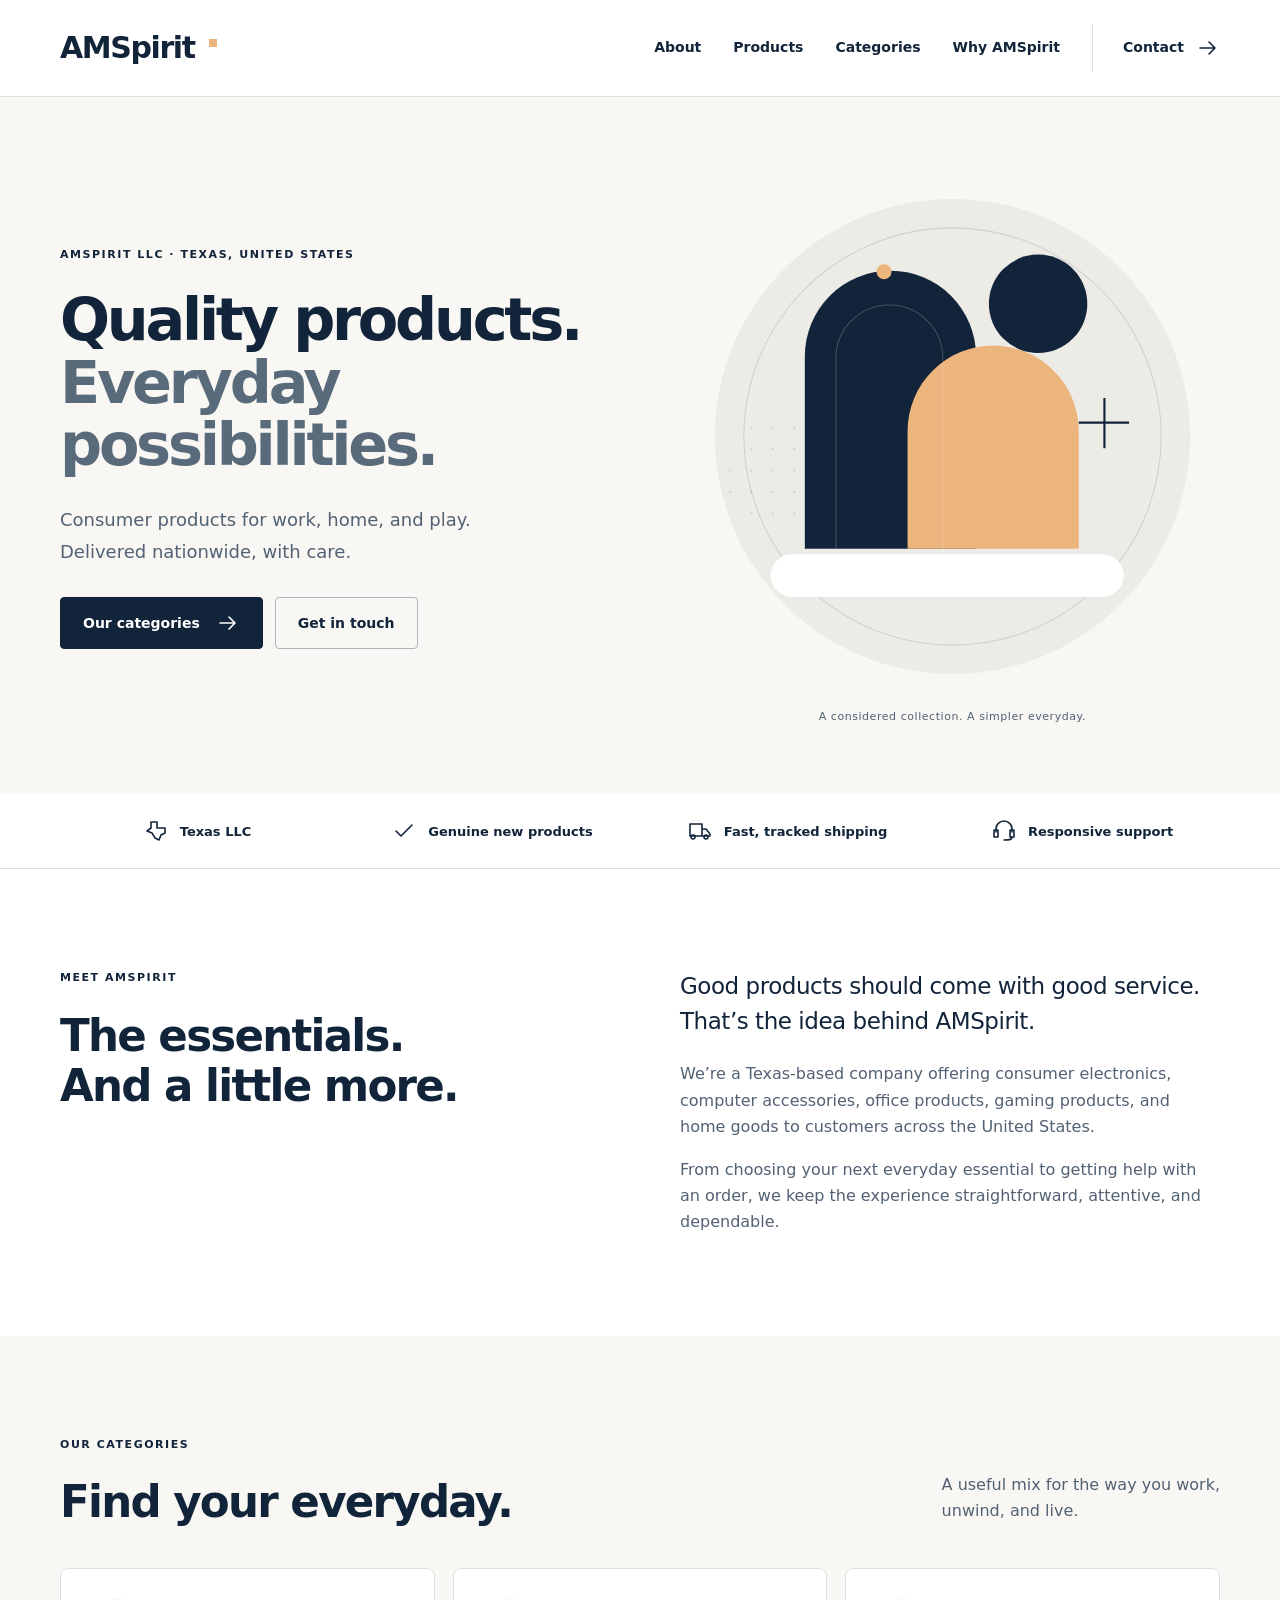
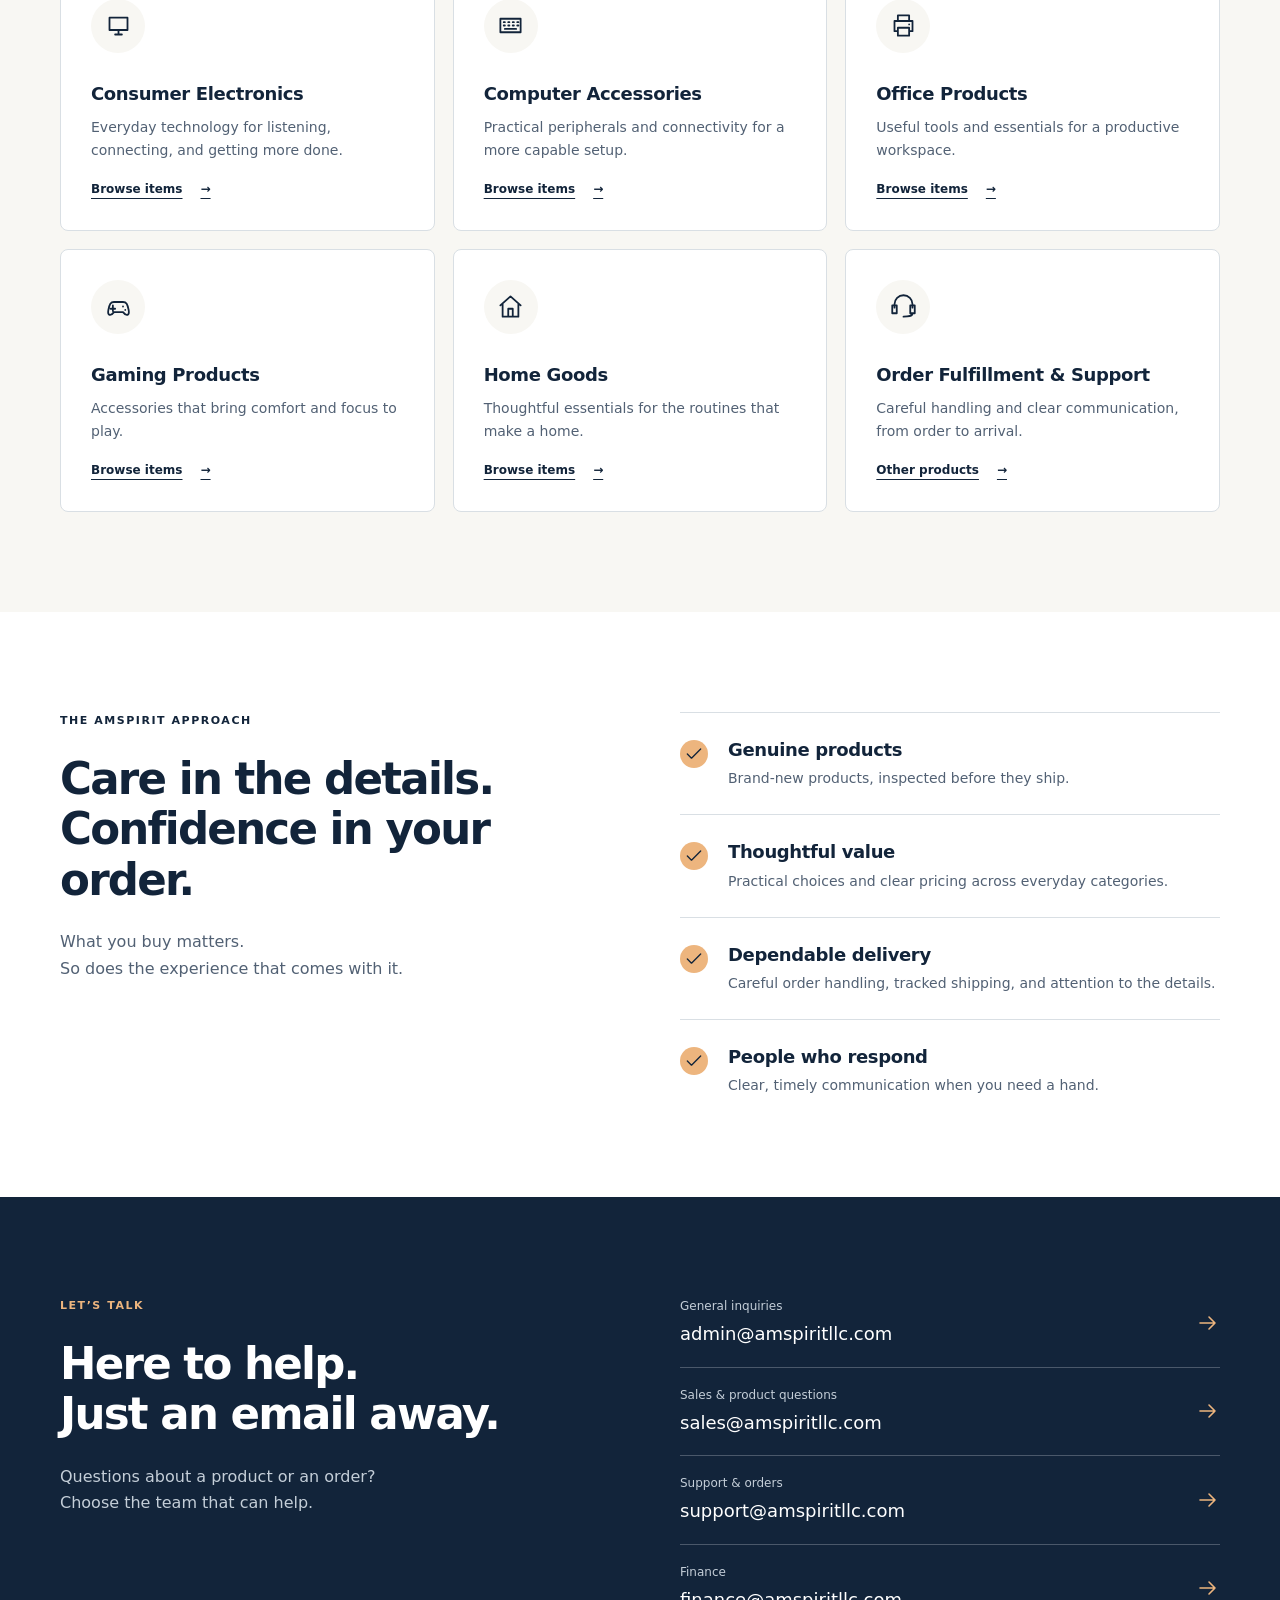
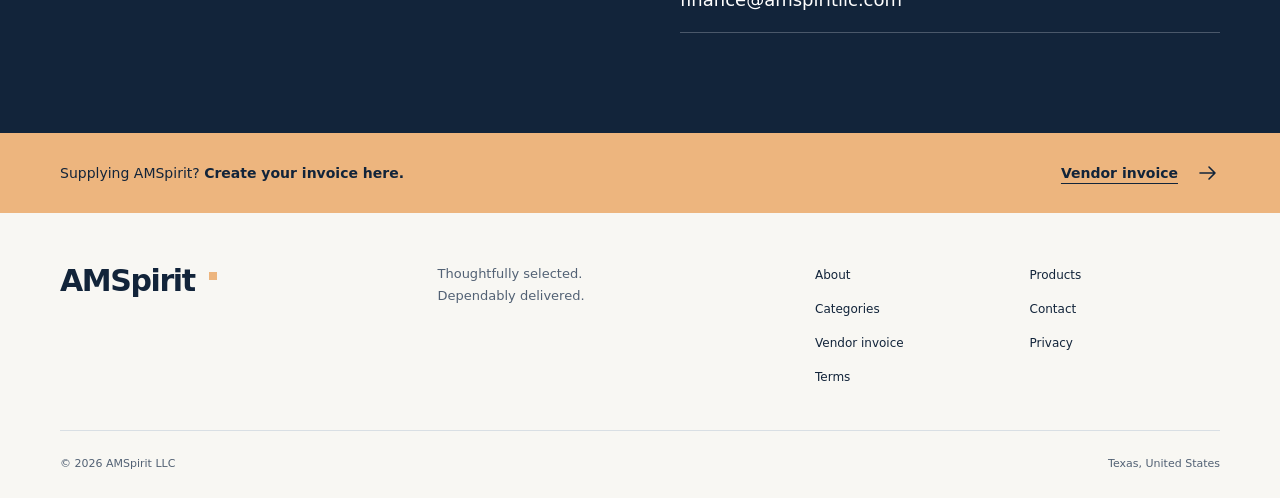
==== commit 51fca069: "Add fictional product showcase with local feed and email inquiries" ====
--- a/index.html
+++ b/index.html
@@ -1,11 +1,11 @@
 <!doctype html>
-<html lang="en"><head><meta charset="utf-8"><meta name="viewport" content="width=device-width, initial-scale=1"><title>AMSpirit LLC | Quality products, delivered nationwide</title><meta name="description" content="Consumer electronics, office essentials, gaming accessories and home goods. Genuine new products and dependable service from AMSpirit LLC."><link rel="canonical" href="https://www.amspiritllc.com/"><meta name="theme-color" content="#12243a"><meta property="og:type" content="website"><meta property="og:title" content="AMSpirit LLC | Quality products, delivered nationwide"><meta property="og:description" content="Consumer electronics, office essentials, gaming accessories and home goods. Genuine new products and dependable service from AMSpirit LLC."><meta property="og:url" content="https://www.amspiritllc.com/"><meta property="og:image" content="https://www.amspiritllc.com/assets/social.png"><meta property="og:image:width" content="1200"><meta property="og:image:height" content="630"><meta name="twitter:card" content="summary_large_image"><meta name="twitter:title" content="AMSpirit LLC | Quality products, delivered nationwide"><meta name="twitter:description" content="Consumer electronics, office essentials, gaming accessories and home goods. Genuine new products and dependable service from AMSpirit LLC."><meta name="twitter:image" content="https://www.amspiritllc.com/assets/social.png"><link rel="icon" href="/assets/favicon.svg" type="image/svg+xml"><link rel="icon" href="/assets/favicon-32.png" sizes="32x32"><link rel="apple-touch-icon" href="/assets/apple-touch-icon.png"><link rel="stylesheet" href="/assets/site.css"><script type="application/ld+json">{"@context":"https://schema.org","@type":"Organization","name":"AMSpirit LLC","url":"https://www.amspiritllc.com/","logo":"https://www.amspiritllc.com/assets/wordmark.svg","email":"admin@amspiritllc.com"}</script></head><body><a class="skip" href="#main">Skip to content</a><header class="site-header"><div class="container nav"><a class="brand" href="/" aria-label="AMSpirit home"><img src="/assets/wordmark.svg" width="166" height="36" alt="AMSpirit"></a><nav aria-label="Main navigation"><a href="/#about">About</a><a href="/#categories">Categories</a><a href="/#why-us">Why AMSpirit</a><a class="nav-contact" href="/#contact">Contact <svg class="icon" aria-hidden="true"><use href="/assets/icons.svg#arrow"></use></svg></a></nav></div></header>
+<html lang="en"><head><meta charset="utf-8"><meta name="viewport" content="width=device-width, initial-scale=1"><title>AMSpirit LLC | Quality products, delivered nationwide</title><meta name="description" content="Consumer electronics, office essentials, gaming accessories and home goods. Genuine new products and dependable service from AMSpirit LLC."><link rel="canonical" href="https://www.amspiritllc.com/"><meta name="theme-color" content="#12243a"><meta property="og:type" content="website"><meta property="og:title" content="AMSpirit LLC | Quality products, delivered nationwide"><meta property="og:description" content="Consumer electronics, office essentials, gaming accessories and home goods. Genuine new products and dependable service from AMSpirit LLC."><meta property="og:url" content="https://www.amspiritllc.com/"><meta property="og:image" content="https://www.amspiritllc.com/assets/social.png"><meta property="og:image:width" content="1200"><meta property="og:image:height" content="630"><meta name="twitter:card" content="summary_large_image"><meta name="twitter:title" content="AMSpirit LLC | Quality products, delivered nationwide"><meta name="twitter:description" content="Consumer electronics, office essentials, gaming accessories and home goods. Genuine new products and dependable service from AMSpirit LLC."><meta name="twitter:image" content="https://www.amspiritllc.com/assets/social.png"><link rel="icon" href="/assets/favicon.svg" type="image/svg+xml"><link rel="icon" href="/assets/favicon-32.png" sizes="32x32"><link rel="apple-touch-icon" href="/assets/apple-touch-icon.png"><link rel="stylesheet" href="/assets/site.css"><script type="application/ld+json">{"@context":"https://schema.org","@type":"Organization","name":"AMSpirit LLC","url":"https://www.amspiritllc.com/","logo":"https://www.amspiritllc.com/assets/wordmark.svg","email":"admin@amspiritllc.com"}</script></head><body><a class="skip" href="#main">Skip to content</a><header class="site-header"><div class="container nav"><a class="brand" href="/" aria-label="AMSpirit home"><img src="/assets/wordmark.svg" width="166" height="36" alt="AMSpirit"></a><nav aria-label="Main navigation"><a href="/#about">About</a><a href="/products/">Products</a><a href="/#categories">Categories</a><a href="/#why-us">Why AMSpirit</a><a class="nav-contact" href="/#contact">Contact <svg class="icon" aria-hidden="true"><use href="/assets/icons.svg#arrow"></use></svg></a></nav></div></header>
 <main id="main">
 <section class="hero"><div class="container hero-grid"><div class="hero-copy"><p class="eyebrow">AMSpirit LLC · Texas, United States</p><h1>Quality products.<br><span>Everyday possibilities.</span></h1><p class="hero-intro">Consumer products for work, home, and play.<br>Delivered nationwide, with care.</p><div class="actions"><a class="button primary" href="#categories">Our categories <svg class="icon" aria-hidden="true"><use href="/assets/icons.svg#arrow"></use></svg></a><a class="button secondary" href="#contact">Get in touch</a></div></div><div class="hero-visual"><img src="/assets/hero.svg" width="500" height="500" alt="" fetchpriority="high"><span class="visual-caption">A considered collection. A simpler everyday.</span></div></div></section>
 <div class="trust"><ul class="container"><li><svg class="icon" aria-hidden="true"><use href="/assets/icons.svg#texas"></use></svg><span>Texas LLC</span></li><li><svg class="icon" aria-hidden="true"><use href="/assets/icons.svg#check"></use></svg><span>Genuine new products</span></li><li><svg class="icon" aria-hidden="true"><use href="/assets/icons.svg#shipping"></use></svg><span>Fast, tracked shipping</span></li><li><svg class="icon" aria-hidden="true"><use href="/assets/icons.svg#support"></use></svg><span>Responsive support</span></li></ul></div>
 <section class="section" id="about"><div class="container about-grid"><div><p class="eyebrow">Meet AMSpirit</p><h2>The essentials.<br>And a little more.</h2></div><div class="about-copy"><p class="lead">Good products should come with good service. That’s the idea behind AMSpirit.</p><p>We’re a Texas-based company offering consumer electronics, computer accessories, office products, gaming products, and home goods to customers across the United States.</p><p>From choosing your next everyday essential to getting help with an order, we keep the experience straightforward, attentive, and dependable.</p></div></div></section>
-<section class="section categories" id="categories"><div class="container"><div class="section-heading"><div><p class="eyebrow">Our categories</p><h2>Find your everyday.</h2></div><p>A useful mix for the way you work,<br>unwind, and live.</p></div><div class="category-grid"><article class="category-card" data-category="electronics"><div class="category-icon"><svg class="icon" aria-hidden="true"><use href="/assets/icons.svg#electronics"></use></svg></div><h3>Consumer Electronics</h3><p>Everyday technology for listening, connecting, and getting more done.</p></article><article class="category-card" data-category="computer"><div class="category-icon"><svg class="icon" aria-hidden="true"><use href="/assets/icons.svg#computer"></use></svg></div><h3>Computer Accessories</h3><p>Practical peripherals and connectivity for a more capable setup.</p></article><article class="category-card" data-category="office"><div class="category-icon"><svg class="icon" aria-hidden="true"><use href="/assets/icons.svg#office"></use></svg></div><h3>Office Products</h3><p>Useful tools and essentials for a productive workspace.</p></article><article class="category-card" data-category="gaming"><div class="category-icon"><svg class="icon" aria-hidden="true"><use href="/assets/icons.svg#gaming"></use></svg></div><h3>Gaming Products</h3><p>Accessories that bring comfort and focus to play.</p></article><article class="category-card" data-category="home"><div class="category-icon"><svg class="icon" aria-hidden="true"><use href="/assets/icons.svg#home"></use></svg></div><h3>Home Goods</h3><p>Thoughtful essentials for the routines that make a home.</p></article><article class="category-card" data-category="support"><div class="category-icon"><svg class="icon" aria-hidden="true"><use href="/assets/icons.svg#support"></use></svg></div><h3>Order Fulfillment &amp; Support</h3><p>Careful handling and clear communication, from order to arrival.</p></article></div></div></section>
+<section class="section categories" id="categories"><div class="container"><div class="section-heading"><div><p class="eyebrow">Our categories</p><h2>Find your everyday.</h2></div><p>A useful mix for the way you work,<br>unwind, and live.</p></div><div class="category-grid"><article class="category-card" data-category="electronics"><div class="category-icon"><svg class="icon" aria-hidden="true"><use href="/assets/icons.svg#electronics"></use></svg></div><h3>Consumer Electronics</h3><p>Everyday technology for listening, connecting, and getting more done.</p><a class="text-link" href="/products/?category=consumer-electronics">Browse items <span aria-hidden="true">→</span></a></article><article class="category-card" data-category="computer"><div class="category-icon"><svg class="icon" aria-hidden="true"><use href="/assets/icons.svg#computer"></use></svg></div><h3>Computer Accessories</h3><p>Practical peripherals and connectivity for a more capable setup.</p><a class="text-link" href="/products/?category=computer-accessories">Browse items <span aria-hidden="true">→</span></a></article><article class="category-card" data-category="office"><div class="category-icon"><svg class="icon" aria-hidden="true"><use href="/assets/icons.svg#office"></use></svg></div><h3>Office Products</h3><p>Useful tools and essentials for a productive workspace.</p><a class="text-link" href="/products/?category=office-products">Browse items <span aria-hidden="true">→</span></a></article><article class="category-card" data-category="gaming"><div class="category-icon"><svg class="icon" aria-hidden="true"><use href="/assets/icons.svg#gaming"></use></svg></div><h3>Gaming Products</h3><p>Accessories that bring comfort and focus to play.</p><a class="text-link" href="/products/?category=gaming">Browse items <span aria-hidden="true">→</span></a></article><article class="category-card" data-category="home"><div class="category-icon"><svg class="icon" aria-hidden="true"><use href="/assets/icons.svg#home"></use></svg></div><h3>Home Goods</h3><p>Thoughtful essentials for the routines that make a home.</p><a class="text-link" href="/products/?category=home-goods">Browse items <span aria-hidden="true">→</span></a></article><article class="category-card" data-category="support"><div class="category-icon"><svg class="icon" aria-hidden="true"><use href="/assets/icons.svg#support"></use></svg></div><h3>Order Fulfillment &amp; Support</h3><p>Careful handling and clear communication, from order to arrival.</p><a class="text-link" href="/products/?category=other">Other products <span aria-hidden="true">→</span></a></article></div></div></section>
 <section class="section" id="why-us"><div class="container why-grid"><div class="why-intro"><p class="eyebrow">The AMSpirit approach</p><h2>Care in the details.<br>Confidence in your order.</h2><p>What you buy matters.<br>So does the experience that comes with it.</p></div><div class="reasons"><article><svg class="icon" aria-hidden="true"><use href="/assets/icons.svg#check"></use></svg><div><h3>Genuine products</h3><p>Brand-new products, inspected before they ship.</p></div></article><article><svg class="icon" aria-hidden="true"><use href="/assets/icons.svg#check"></use></svg><div><h3>Thoughtful value</h3><p>Practical choices and clear pricing across everyday categories.</p></div></article><article><svg class="icon" aria-hidden="true"><use href="/assets/icons.svg#check"></use></svg><div><h3>Dependable delivery</h3><p>Careful order handling, tracked shipping, and attention to the details.</p></div></article><article><svg class="icon" aria-hidden="true"><use href="/assets/icons.svg#check"></use></svg><div><h3>People who respond</h3><p>Clear, timely communication when you need a hand.</p></div></article></div></div></section>
 <section class="contact section" id="contact"><div class="container contact-grid"><div><p class="eyebrow">Let’s talk</p><h2>Here to help.<br>Just an email away.</h2><p>Questions about a product or an order?<br>Choose the team that can help.</p></div><div class="contact-links"><a href="mailto:admin@amspiritllc.com"><span><small>General inquiries</small><strong>admin@amspiritllc.com</strong></span><svg class="icon" aria-hidden="true"><use href="/assets/icons.svg#arrow"></use></svg></a><a href="mailto:sales@amspiritllc.com"><span><small>Sales & product questions</small><strong>sales@amspiritllc.com</strong></span><svg class="icon" aria-hidden="true"><use href="/assets/icons.svg#arrow"></use></svg></a><a href="mailto:support@amspiritllc.com"><span><small>Support & orders</small><strong>support@amspiritllc.com</strong></span><svg class="icon" aria-hidden="true"><use href="/assets/icons.svg#arrow"></use></svg></a><a href="mailto:finance@amspiritllc.com"><span><small>Finance</small><strong>finance@amspiritllc.com</strong></span><svg class="icon" aria-hidden="true"><use href="/assets/icons.svg#arrow"></use></svg></a></div></div></section>
 <aside class="vendor"><div class="container"><p>Supplying AMSpirit? <strong>Create your invoice here.</strong></p><a class="text-link" href="/invoice/">Vendor invoice <svg class="icon" aria-hidden="true"><use href="/assets/icons.svg#arrow"></use></svg></a></div></aside>
-</main><footer class="site-footer"><div class="container"><div class="footer-top"><a class="brand" href="/" aria-label="AMSpirit home"><img src="/assets/wordmark.svg" width="166" height="36" alt="AMSpirit"></a><p>Thoughtfully selected.<br>Dependably delivered.</p><nav aria-label="Footer navigation"><a href="/#about">About</a><a href="/#categories">Categories</a><a href="/#contact">Contact</a><a href="/invoice/">Vendor invoice</a><a href="/privacy/">Privacy</a><a href="/terms/">Terms</a></nav></div><div class="footer-bottom"><span>© 2026 AMSpirit LLC</span><span>Texas, United States</span></div></div></footer></body></html>
+</main><footer class="site-footer"><div class="container"><div class="footer-top"><a class="brand" href="/" aria-label="AMSpirit home"><img src="/assets/wordmark.svg" width="166" height="36" alt="AMSpirit"></a><p>Thoughtfully selected.<br>Dependably delivered.</p><nav aria-label="Footer navigation"><a href="/#about">About</a><a href="/products/">Products</a><a href="/#categories">Categories</a><a href="/#contact">Contact</a><a href="/invoice/">Vendor invoice</a><a href="/privacy/">Privacy</a><a href="/terms/">Terms</a></nav></div><div class="footer-bottom"><span>© 2026 AMSpirit LLC</span><span>Texas, United States</span></div></div></footer></body></html>
--- a/assets/site.css
+++ b/assets/site.css
@@ -6,4 +6,5 @@
 @media(max-width:950px){.container{width:calc(100% - 48px)}.nav nav{gap:18px}.hero{padding:58px 0}.hero-grid{gap:20px}.hero-intro{font-size:16px}.section{padding:72px 0}.about-grid,.why-grid,.contact-grid{gap:40px}.category-card{padding:24px}.footer-top{gap:24px}.trust li{font-size:12px;gap:8px}.trust .icon{width:20px}}
 @media(max-width:700px){.container{width:calc(100% - 40px)}.nav{padding:18px 0;flex-wrap:wrap;gap:12px;min-height:0}.brand img{width:148px;height:32px}.nav nav{width:100%;gap:0;justify-content:space-between}.nav nav a{font-size:12px;padding:8px 0}.nav .nav-contact{border:0;padding-left:0;gap:7px}.nav .nav-contact .icon{width:18px}.hero{padding:44px 0 32px}.hero-grid,.about-grid,.why-grid,.contact-grid{grid-template-columns:1fr}.hero-grid{gap:30px}.hero-copy .eyebrow{font-size:10px;letter-spacing:.1em}h1{font-size:43px}.hero-visual{max-width:400px;margin:auto}.hero-intro{font-size:16px}.hero .button{padding:11px 18px;min-height:48px}.trust{padding:22px 0}.trust ul{grid-template-columns:1fr 1fr;gap:18px 8px}.trust li{justify-content:start;font-size:11px}.section{padding:60px 0}.eyebrow{margin-bottom:18px}.about-grid{gap:16px}.about-copy .lead{font-size:21px}.category-grid{grid-template-columns:1fr 1fr;gap:12px}.category-card{padding:20px 16px}.category-card h3{font-size:16px}.category-card p{font-size:13px}.category-icon{margin-bottom:20px}.section-heading{display:block;margin-bottom:30px}.section-heading>p{margin-top:18px}.why-grid{gap:18px}.contact-grid{gap:25px}.contact-links strong{font-size:17px}.vendor>.container{align-items:start;flex-direction:column;gap:12px}.vendor p strong{display:block}.footer-top{grid-template-columns:1fr 1fr;gap:24px}.footer-top nav{grid-column:1/-1}.footer-bottom{gap:14px;font-size:10px}.document{padding-top:50px}.document h1{font-size:38px}.document h2{font-size:23px}.not-found{padding:70px 0}}
 @media(max-width:380px){.category-grid{grid-template-columns:1fr}.category-card{padding:26px}.hero .actions{gap:10px}.button{font-size:13px}.hero .button{padding:10px 14px}h1{font-size:39px}}
+.category-card .text-link{margin-top:auto;padding-top:18px;font-size:12px}
 @media(prefers-reduced-motion:reduce){html{scroll-behavior:auto}*,*::before,*::after{transition:none!important;animation:none!important}}
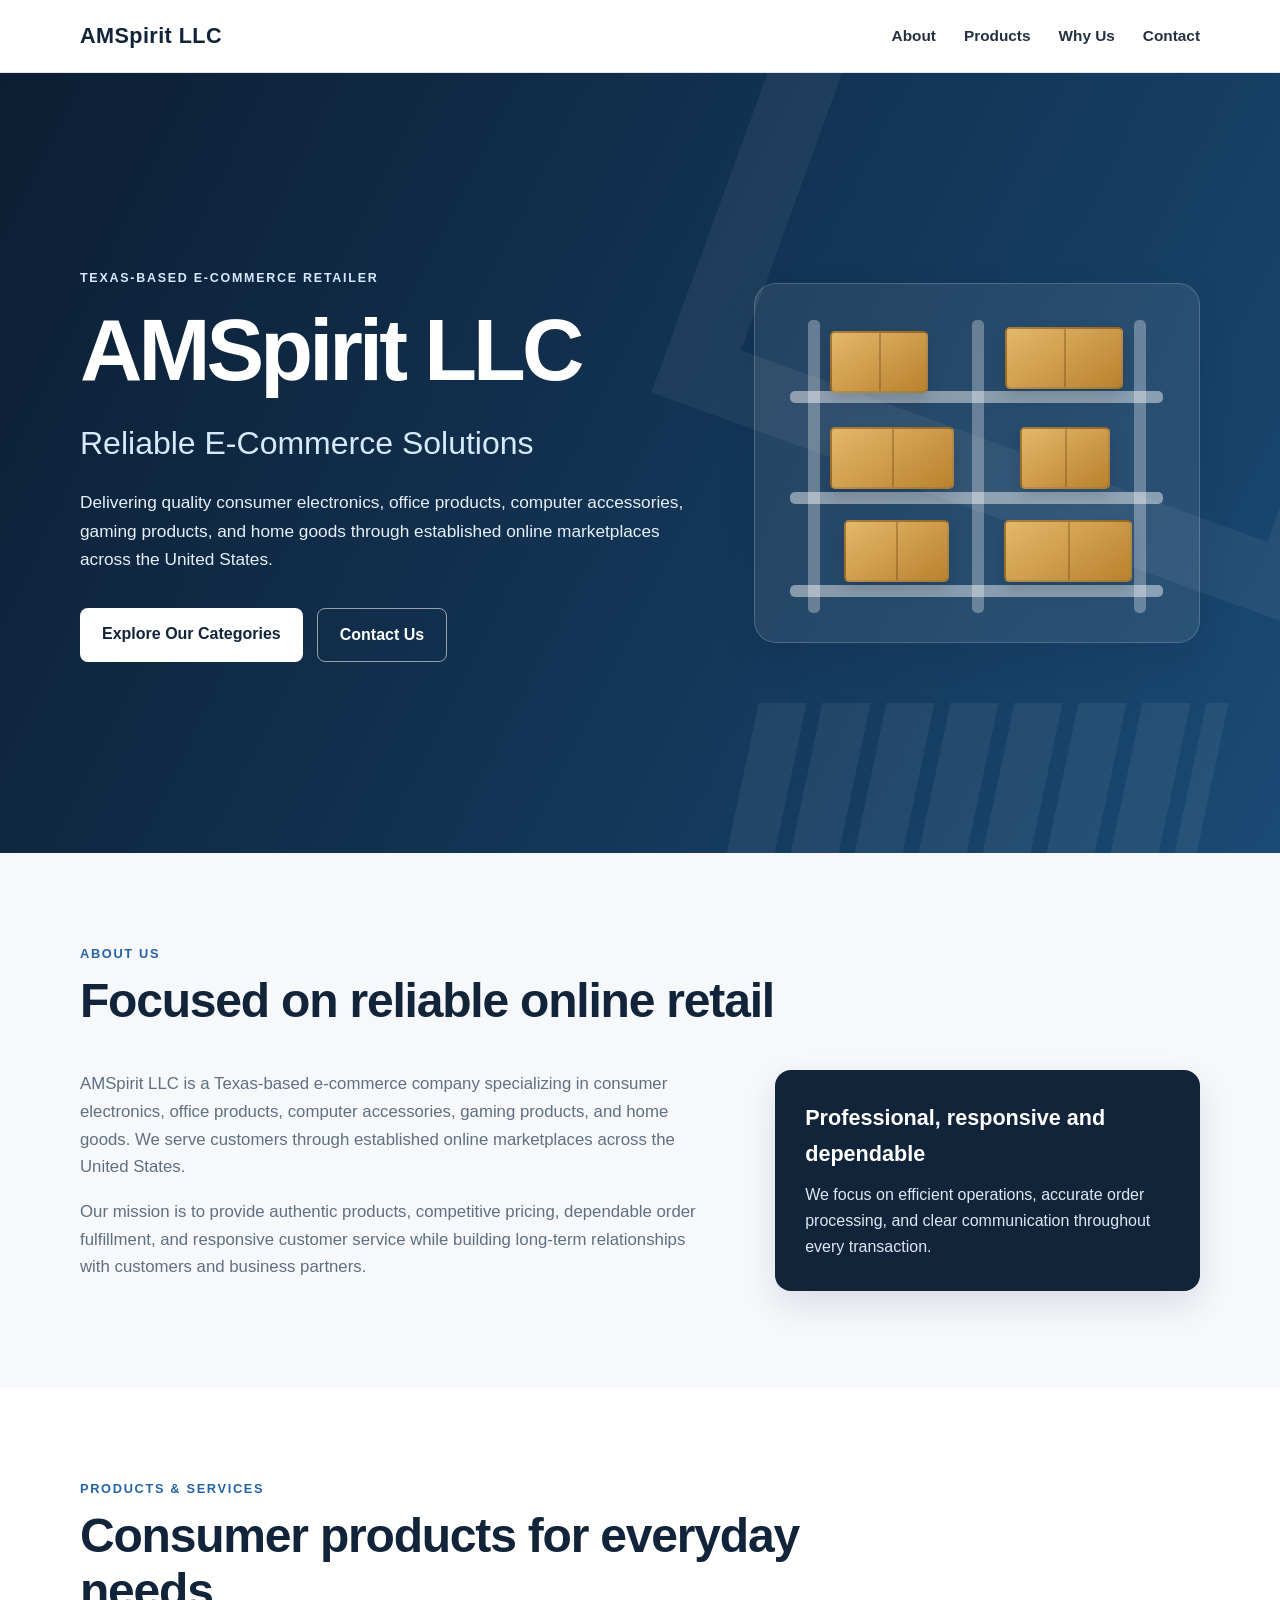
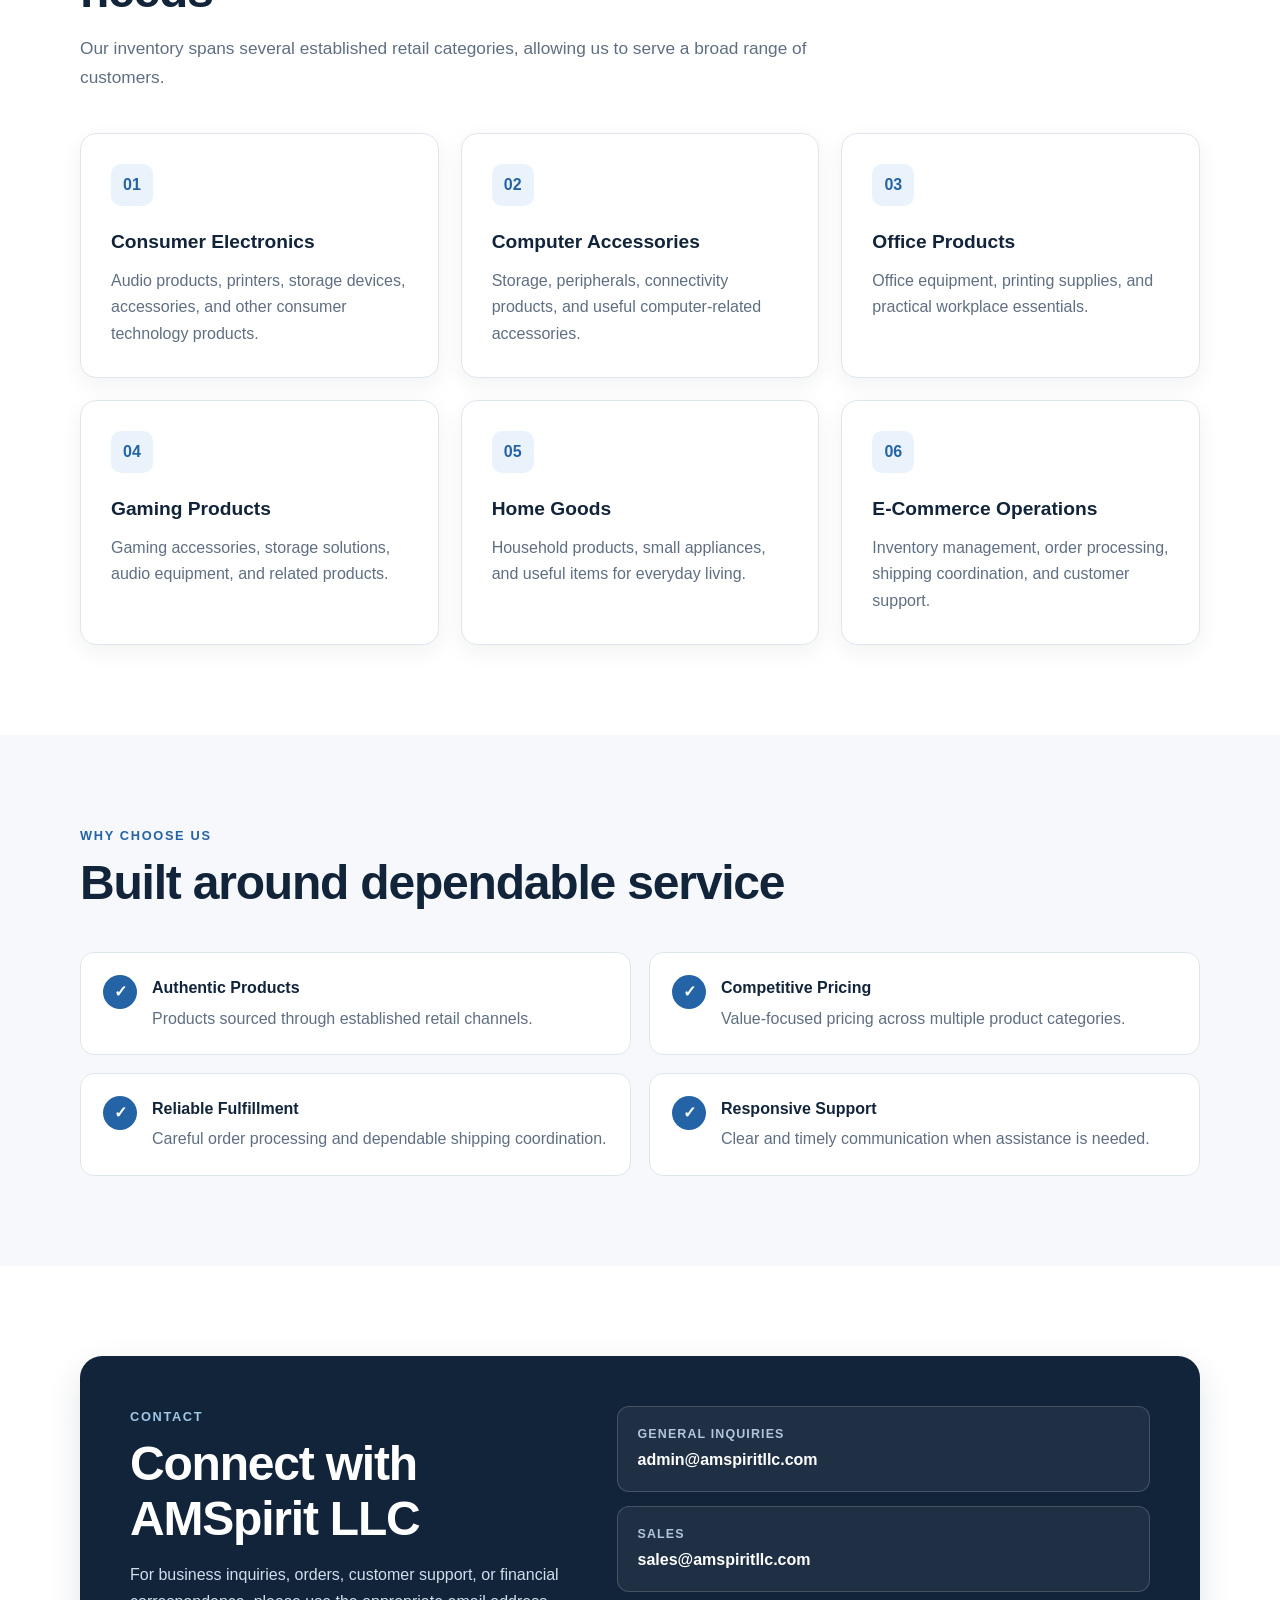
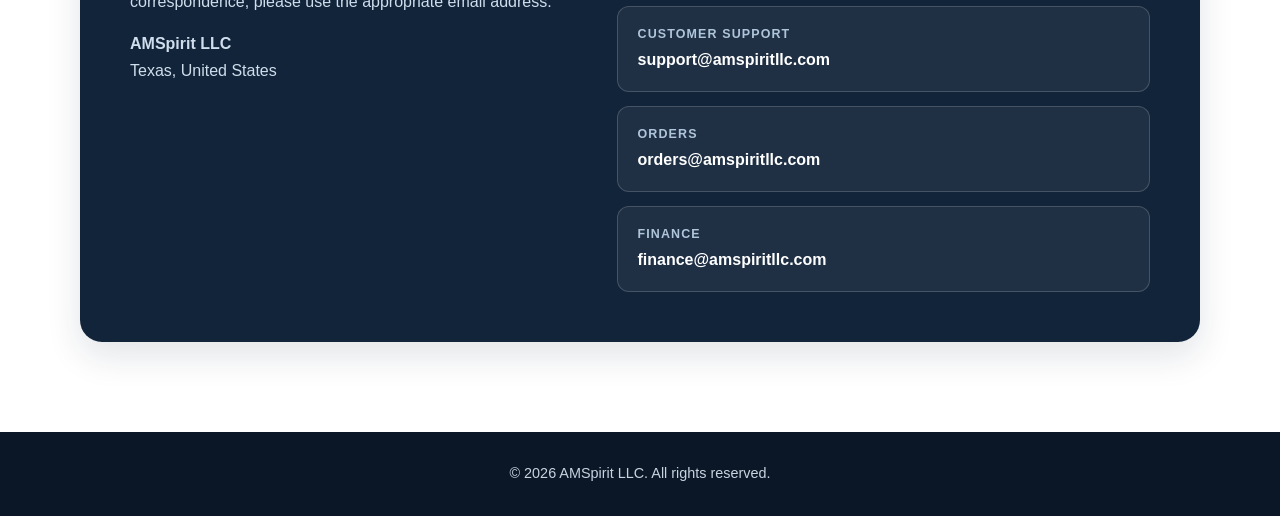
==== commit 4cc7bb83: "Address invoice review: private entry and clearer payment PDFs" ====
--- a/index.html
+++ b/index.html
@@ -1,11 +1,793 @@
-<!doctype html>
-<html lang="en"><head><meta charset="utf-8"><meta name="viewport" content="width=device-width, initial-scale=1"><title>AMSpirit LLC | Quality products, delivered nationwide</title><meta name="description" content="Consumer electronics, office essentials, gaming accessories and home goods. Genuine new products and dependable service from AMSpirit LLC."><link rel="canonical" href="https://www.amspiritllc.com/"><meta name="theme-color" content="#12243a"><meta property="og:type" content="website"><meta property="og:title" content="AMSpirit LLC | Quality products, delivered nationwide"><meta property="og:description" content="Consumer electronics, office essentials, gaming accessories and home goods. Genuine new products and dependable service from AMSpirit LLC."><meta property="og:url" content="https://www.amspiritllc.com/"><meta property="og:image" content="https://www.amspiritllc.com/assets/social.png"><meta property="og:image:width" content="1200"><meta property="og:image:height" content="630"><meta name="twitter:card" content="summary_large_image"><meta name="twitter:title" content="AMSpirit LLC | Quality products, delivered nationwide"><meta name="twitter:description" content="Consumer electronics, office essentials, gaming accessories and home goods. Genuine new products and dependable service from AMSpirit LLC."><meta name="twitter:image" content="https://www.amspiritllc.com/assets/social.png"><link rel="icon" href="/assets/favicon.svg" type="image/svg+xml"><link rel="icon" href="/assets/favicon-32.png" sizes="32x32"><link rel="apple-touch-icon" href="/assets/apple-touch-icon.png"><link rel="stylesheet" href="/assets/site.css"><script type="application/ld+json">{"@context":"https://schema.org","@type":"Organization","name":"AMSpirit LLC","url":"https://www.amspiritllc.com/","logo":"https://www.amspiritllc.com/assets/wordmark.svg","email":"admin@amspiritllc.com"}</script></head><body><a class="skip" href="#main">Skip to content</a><header class="site-header"><div class="container nav"><a class="brand" href="/" aria-label="AMSpirit home"><img src="/assets/wordmark.svg" width="166" height="36" alt="AMSpirit"></a><nav aria-label="Main navigation"><a href="/#about">About</a><a href="/products/">Products</a><a href="/#categories">Categories</a><a href="/#why-us">Why AMSpirit</a><a class="nav-contact" href="/#contact">Contact <svg class="icon" aria-hidden="true"><use href="/assets/icons.svg#arrow"></use></svg></a></nav></div></header>
-<main id="main">
-<section class="hero"><div class="container hero-grid"><div class="hero-copy"><p class="eyebrow">AMSpirit LLC · Texas, United States</p><h1>Quality products.<br><span>Everyday possibilities.</span></h1><p class="hero-intro">Consumer products for work, home, and play.<br>Delivered nationwide, with care.</p><div class="actions"><a class="button primary" href="#categories">Our categories <svg class="icon" aria-hidden="true"><use href="/assets/icons.svg#arrow"></use></svg></a><a class="button secondary" href="#contact">Get in touch</a></div></div><div class="hero-visual"><img src="/assets/hero.svg" width="500" height="500" alt="" fetchpriority="high"><span class="visual-caption">A considered collection. A simpler everyday.</span></div></div></section>
-<div class="trust"><ul class="container"><li><svg class="icon" aria-hidden="true"><use href="/assets/icons.svg#texas"></use></svg><span>Texas LLC</span></li><li><svg class="icon" aria-hidden="true"><use href="/assets/icons.svg#check"></use></svg><span>Genuine new products</span></li><li><svg class="icon" aria-hidden="true"><use href="/assets/icons.svg#shipping"></use></svg><span>Fast, tracked shipping</span></li><li><svg class="icon" aria-hidden="true"><use href="/assets/icons.svg#support"></use></svg><span>Responsive support</span></li></ul></div>
-<section class="section" id="about"><div class="container about-grid"><div><p class="eyebrow">Meet AMSpirit</p><h2>The essentials.<br>And a little more.</h2></div><div class="about-copy"><p class="lead">Good products should come with good service. That’s the idea behind AMSpirit.</p><p>We’re a Texas-based company offering consumer electronics, computer accessories, office products, gaming products, and home goods to customers across the United States.</p><p>From choosing your next everyday essential to getting help with an order, we keep the experience straightforward, attentive, and dependable.</p></div></div></section>
-<section class="section categories" id="categories"><div class="container"><div class="section-heading"><div><p class="eyebrow">Our categories</p><h2>Find your everyday.</h2></div><p>A useful mix for the way you work,<br>unwind, and live.</p></div><div class="category-grid"><article class="category-card" data-category="electronics"><div class="category-icon"><svg class="icon" aria-hidden="true"><use href="/assets/icons.svg#electronics"></use></svg></div><h3>Consumer Electronics</h3><p>Everyday technology for listening, connecting, and getting more done.</p><a class="text-link" href="/products/?category=consumer-electronics">Browse items <span aria-hidden="true">→</span></a></article><article class="category-card" data-category="computer"><div class="category-icon"><svg class="icon" aria-hidden="true"><use href="/assets/icons.svg#computer"></use></svg></div><h3>Computer Accessories</h3><p>Practical peripherals and connectivity for a more capable setup.</p><a class="text-link" href="/products/?category=computer-accessories">Browse items <span aria-hidden="true">→</span></a></article><article class="category-card" data-category="office"><div class="category-icon"><svg class="icon" aria-hidden="true"><use href="/assets/icons.svg#office"></use></svg></div><h3>Office Products</h3><p>Useful tools and essentials for a productive workspace.</p><a class="text-link" href="/products/?category=office-products">Browse items <span aria-hidden="true">→</span></a></article><article class="category-card" data-category="gaming"><div class="category-icon"><svg class="icon" aria-hidden="true"><use href="/assets/icons.svg#gaming"></use></svg></div><h3>Gaming Products</h3><p>Accessories that bring comfort and focus to play.</p><a class="text-link" href="/products/?category=gaming">Browse items <span aria-hidden="true">→</span></a></article><article class="category-card" data-category="home"><div class="category-icon"><svg class="icon" aria-hidden="true"><use href="/assets/icons.svg#home"></use></svg></div><h3>Home Goods</h3><p>Thoughtful essentials for the routines that make a home.</p><a class="text-link" href="/products/?category=home-goods">Browse items <span aria-hidden="true">→</span></a></article><article class="category-card" data-category="support"><div class="category-icon"><svg class="icon" aria-hidden="true"><use href="/assets/icons.svg#support"></use></svg></div><h3>Order Fulfillment &amp; Support</h3><p>Careful handling and clear communication, from order to arrival.</p><a class="text-link" href="/products/?category=other">Other products <span aria-hidden="true">→</span></a></article></div></div></section>
-<section class="section" id="why-us"><div class="container why-grid"><div class="why-intro"><p class="eyebrow">The AMSpirit approach</p><h2>Care in the details.<br>Confidence in your order.</h2><p>What you buy matters.<br>So does the experience that comes with it.</p></div><div class="reasons"><article><svg class="icon" aria-hidden="true"><use href="/assets/icons.svg#check"></use></svg><div><h3>Genuine products</h3><p>Brand-new products, inspected before they ship.</p></div></article><article><svg class="icon" aria-hidden="true"><use href="/assets/icons.svg#check"></use></svg><div><h3>Thoughtful value</h3><p>Practical choices and clear pricing across everyday categories.</p></div></article><article><svg class="icon" aria-hidden="true"><use href="/assets/icons.svg#check"></use></svg><div><h3>Dependable delivery</h3><p>Careful order handling, tracked shipping, and attention to the details.</p></div></article><article><svg class="icon" aria-hidden="true"><use href="/assets/icons.svg#check"></use></svg><div><h3>People who respond</h3><p>Clear, timely communication when you need a hand.</p></div></article></div></div></section>
-<section class="contact section" id="contact"><div class="container contact-grid"><div><p class="eyebrow">Let’s talk</p><h2>Here to help.<br>Just an email away.</h2><p>Questions about a product or an order?<br>Choose the team that can help.</p></div><div class="contact-links"><a href="mailto:admin@amspiritllc.com"><span><small>General inquiries</small><strong>admin@amspiritllc.com</strong></span><svg class="icon" aria-hidden="true"><use href="/assets/icons.svg#arrow"></use></svg></a><a href="mailto:sales@amspiritllc.com"><span><small>Sales & product questions</small><strong>sales@amspiritllc.com</strong></span><svg class="icon" aria-hidden="true"><use href="/assets/icons.svg#arrow"></use></svg></a><a href="mailto:support@amspiritllc.com"><span><small>Support & orders</small><strong>support@amspiritllc.com</strong></span><svg class="icon" aria-hidden="true"><use href="/assets/icons.svg#arrow"></use></svg></a><a href="mailto:finance@amspiritllc.com"><span><small>Finance</small><strong>finance@amspiritllc.com</strong></span><svg class="icon" aria-hidden="true"><use href="/assets/icons.svg#arrow"></use></svg></a></div></div></section>
-<aside class="vendor"><div class="container"><p>Supplying AMSpirit? <strong>Create your invoice here.</strong></p><a class="text-link" href="/invoice/">Vendor invoice <svg class="icon" aria-hidden="true"><use href="/assets/icons.svg#arrow"></use></svg></a></div></aside>
-</main><footer class="site-footer"><div class="container"><div class="footer-top"><a class="brand" href="/" aria-label="AMSpirit home"><img src="/assets/wordmark.svg" width="166" height="36" alt="AMSpirit"></a><p>Thoughtfully selected.<br>Dependably delivered.</p><nav aria-label="Footer navigation"><a href="/#about">About</a><a href="/products/">Products</a><a href="/#categories">Categories</a><a href="/#contact">Contact</a><a href="/invoice/">Vendor invoice</a><a href="/privacy/">Privacy</a><a href="/terms/">Terms</a></nav></div><div class="footer-bottom"><span>© 2026 AMSpirit LLC</span><span>Texas, United States</span></div></div></footer></body></html>
+<!DOCTYPE html>
+<html lang="en">
+<head>
+  <meta charset="UTF-8">
+  <meta name="viewport" content="width=device-width, initial-scale=1.0">
+
+  <title>AMSpirit LLC | Reliable E-Commerce Solutions</title>
+  <meta
+    name="description"
+    content="AMSpirit LLC is a Texas-based e-commerce retailer offering consumer electronics, office products, computer accessories, gaming products, and home goods."
+  >
+
+  <style>
+    :root {
+      --navy: #12243a;
+      --blue: #2563a7;
+      --light-blue: #eaf3fb;
+      --gold: #d7a84a;
+      --text: #243142;
+      --muted: #5f6f82;
+      --white: #ffffff;
+      --light: #f6f8fb;
+      --border: #dfe6ee;
+      --shadow: 0 14px 35px rgba(18, 36, 58, 0.12);
+    }
+
+    * {
+      box-sizing: border-box;
+    }
+
+    html {
+      scroll-behavior: smooth;
+    }
+
+    body {
+      margin: 0;
+      font-family: Arial, Helvetica, sans-serif;
+      color: var(--text);
+      background: var(--white);
+      line-height: 1.65;
+    }
+
+    a {
+      color: inherit;
+    }
+
+    .container {
+      width: min(1120px, calc(100% - 40px));
+      margin: 0 auto;
+    }
+
+    header {
+      position: sticky;
+      top: 0;
+      z-index: 20;
+      background: rgba(255, 255, 255, 0.96);
+      border-bottom: 1px solid var(--border);
+      backdrop-filter: blur(10px);
+    }
+
+    nav {
+      min-height: 72px;
+      display: flex;
+      align-items: center;
+      justify-content: space-between;
+      gap: 24px;
+    }
+
+    .brand {
+      font-size: 1.35rem;
+      font-weight: 800;
+      letter-spacing: 0.02em;
+      color: var(--navy);
+      text-decoration: none;
+    }
+
+    .nav-links {
+      display: flex;
+      align-items: center;
+      gap: 28px;
+    }
+
+    .nav-links a {
+      text-decoration: none;
+      color: var(--text);
+      font-size: 0.96rem;
+      font-weight: 700;
+    }
+
+    .nav-links a:hover {
+      color: var(--blue);
+    }
+
+    .hero {
+      position: relative;
+      overflow: hidden;
+      color: var(--white);
+      background:
+        linear-gradient(115deg, rgba(12, 30, 51, 0.98), rgba(24, 71, 113, 0.9)),
+        linear-gradient(135deg, #132b46, #27689e);
+    }
+
+    .hero::before,
+    .hero::after {
+      content: "";
+      position: absolute;
+      pointer-events: none;
+    }
+
+    .hero::before {
+      width: 560px;
+      height: 560px;
+      right: -170px;
+      top: -240px;
+      border: 70px solid rgba(255, 255, 255, 0.055);
+      transform: rotate(20deg);
+    }
+
+    .hero::after {
+      width: 470px;
+      height: 240px;
+      right: 6%;
+      bottom: -90px;
+      background:
+        repeating-linear-gradient(
+          90deg,
+          rgba(255, 255, 255, 0.06) 0 48px,
+          transparent 48px 64px
+        );
+      transform: skewX(-12deg);
+    }
+
+    .hero-content {
+      position: relative;
+      z-index: 2;
+      min-height: 600px;
+      display: grid;
+      grid-template-columns: 1.15fr 0.85fr;
+      align-items: center;
+      gap: 70px;
+      padding: 90px 0;
+    }
+
+    .eyebrow {
+      display: inline-block;
+      margin-bottom: 18px;
+      color: #d6eaff;
+      font-weight: 800;
+      letter-spacing: 0.14em;
+      text-transform: uppercase;
+      font-size: 0.78rem;
+    }
+
+    h1 {
+      max-width: 720px;
+      margin: 0;
+      font-size: clamp(3rem, 7vw, 5.4rem);
+      line-height: 1.03;
+      letter-spacing: -0.045em;
+    }
+
+    .hero h2 {
+      margin: 22px 0 18px;
+      font-size: clamp(1.35rem, 3vw, 2rem);
+      font-weight: 500;
+      color: #d7eafb;
+    }
+
+    .hero p {
+      max-width: 700px;
+      margin: 0;
+      font-size: 1.08rem;
+      color: #e7f0f8;
+    }
+
+    .hero-actions {
+      display: flex;
+      flex-wrap: wrap;
+      gap: 14px;
+      margin-top: 34px;
+    }
+
+    .button {
+      display: inline-block;
+      padding: 13px 22px;
+      border-radius: 8px;
+      text-decoration: none;
+      font-weight: 800;
+      transition: transform 0.18s ease, opacity 0.18s ease;
+    }
+
+    .button:hover {
+      transform: translateY(-2px);
+      opacity: 0.94;
+    }
+
+    .button-primary {
+      color: var(--navy);
+      background: var(--white);
+    }
+
+    .button-secondary {
+      color: var(--white);
+      border: 1px solid rgba(255, 255, 255, 0.55);
+    }
+
+    .warehouse-art {
+      position: relative;
+      min-height: 360px;
+      border: 1px solid rgba(255, 255, 255, 0.18);
+      border-radius: 22px;
+      background: rgba(255, 255, 255, 0.08);
+      box-shadow: var(--shadow);
+      overflow: hidden;
+    }
+
+    .warehouse-art .shelf {
+      position: absolute;
+      left: 8%;
+      right: 8%;
+      height: 12px;
+      background: rgba(255, 255, 255, 0.45);
+      border-radius: 5px;
+    }
+
+    .shelf.one { top: 30%; }
+    .shelf.two { top: 58%; }
+    .shelf.three { top: 84%; }
+
+    .warehouse-art .post {
+      position: absolute;
+      top: 10%;
+      bottom: 8%;
+      width: 12px;
+      background: rgba(255, 255, 255, 0.3);
+      border-radius: 5px;
+    }
+
+    .post.one { left: 12%; }
+    .post.two { left: 49%; }
+    .post.three { right: 12%; }
+
+    .box {
+      position: absolute;
+      height: 62px;
+      border-radius: 5px;
+      background: linear-gradient(145deg, #e4b76a, #b9822f);
+      border: 2px solid rgba(63, 39, 8, 0.28);
+      box-shadow: 0 8px 15px rgba(0, 0, 0, 0.13);
+    }
+
+    .box::after {
+      content: "";
+      position: absolute;
+      width: 2px;
+      top: 0;
+      bottom: 0;
+      left: 50%;
+      background: rgba(92, 55, 13, 0.3);
+    }
+
+    .box.a { width: 98px; left: 17%; top: 13%; }
+    .box.b { width: 118px; right: 17%; top: 12%; }
+    .box.c { width: 124px; left: 17%; top: 40%; }
+    .box.d { width: 90px; right: 20%; top: 40%; }
+    .box.e { width: 105px; left: 20%; top: 66%; }
+    .box.f { width: 128px; right: 15%; top: 66%; }
+
+    section {
+      padding: 90px 0;
+    }
+
+    section:nth-of-type(even) {
+      background: var(--light);
+    }
+
+    .section-heading {
+      max-width: 760px;
+      margin-bottom: 42px;
+    }
+
+    .section-label {
+      margin-bottom: 9px;
+      color: var(--blue);
+      font-size: 0.8rem;
+      font-weight: 800;
+      letter-spacing: 0.13em;
+      text-transform: uppercase;
+    }
+
+    h3 {
+      margin: 0 0 16px;
+      color: var(--navy);
+      font-size: clamp(2rem, 4vw, 3rem);
+      line-height: 1.15;
+      letter-spacing: -0.025em;
+    }
+
+    .section-heading p {
+      margin: 0;
+      color: var(--muted);
+      font-size: 1.08rem;
+    }
+
+    .about-grid {
+      display: grid;
+      grid-template-columns: 1.2fr 0.8fr;
+      gap: 58px;
+      align-items: start;
+    }
+
+    .about-copy p {
+      margin-top: 0;
+      color: var(--muted);
+      font-size: 1.05rem;
+    }
+
+    .fact-card {
+      padding: 30px;
+      border-radius: 16px;
+      background: var(--navy);
+      color: var(--white);
+      box-shadow: var(--shadow);
+    }
+
+    .fact-card strong {
+      display: block;
+      margin-bottom: 10px;
+      font-size: 1.35rem;
+    }
+
+    .fact-card p {
+      margin: 0;
+      color: #dce8f3;
+    }
+
+    .grid {
+      display: grid;
+      grid-template-columns: repeat(3, 1fr);
+      gap: 22px;
+    }
+
+    .card {
+      height: 100%;
+      padding: 30px;
+      border: 1px solid var(--border);
+      border-radius: 16px;
+      background: var(--white);
+      box-shadow: 0 7px 22px rgba(18, 36, 58, 0.06);
+    }
+
+    .card-number {
+      display: inline-flex;
+      width: 42px;
+      height: 42px;
+      margin-bottom: 20px;
+      align-items: center;
+      justify-content: center;
+      border-radius: 10px;
+      color: var(--blue);
+      background: var(--light-blue);
+      font-weight: 900;
+    }
+
+    .card h4 {
+      margin: 0 0 10px;
+      color: var(--navy);
+      font-size: 1.2rem;
+    }
+
+    .card p {
+      margin: 0;
+      color: var(--muted);
+    }
+
+    .reasons {
+      display: grid;
+      grid-template-columns: repeat(2, 1fr);
+      gap: 18px;
+    }
+
+    .reason {
+      display: flex;
+      gap: 15px;
+      padding: 22px;
+      border: 1px solid var(--border);
+      border-radius: 14px;
+      background: var(--white);
+    }
+
+    .check {
+      flex: 0 0 34px;
+      height: 34px;
+      display: inline-flex;
+      align-items: center;
+      justify-content: center;
+      color: var(--white);
+      background: var(--blue);
+      border-radius: 50%;
+      font-weight: 900;
+    }
+
+    .reason strong {
+      display: block;
+      margin-bottom: 4px;
+      color: var(--navy);
+    }
+
+    .reason span {
+      color: var(--muted);
+    }
+
+    .contact-panel {
+      display: grid;
+      grid-template-columns: 0.9fr 1.1fr;
+      gap: 50px;
+      padding: 50px;
+      border-radius: 22px;
+      color: var(--white);
+      background: var(--navy);
+      box-shadow: var(--shadow);
+    }
+
+    .contact-panel h3 {
+      color: var(--white);
+    }
+
+    .contact-panel p {
+      color: #cfdeec;
+    }
+
+    .contact-list {
+      display: grid;
+      gap: 14px;
+    }
+
+    .contact-item {
+      padding: 17px 20px;
+      border: 1px solid rgba(255, 255, 255, 0.17);
+      border-radius: 12px;
+      background: rgba(255, 255, 255, 0.06);
+    }
+
+    .contact-item span {
+      display: block;
+      color: #afc5d9;
+      font-size: 0.78rem;
+      font-weight: 800;
+      letter-spacing: 0.09em;
+      text-transform: uppercase;
+    }
+
+    .contact-item a {
+      display: inline-block;
+      margin-top: 3px;
+      color: var(--white);
+      font-weight: 700;
+      text-decoration: none;
+      word-break: break-word;
+    }
+
+    .contact-item a:hover {
+      text-decoration: underline;
+    }
+
+    footer {
+      padding: 30px 0;
+      color: #c7d4e0;
+      background: #0b1726;
+      text-align: center;
+      font-size: 0.9rem;
+    }
+
+    @media (max-width: 900px) {
+      .hero-content,
+      .about-grid,
+      .contact-panel {
+        grid-template-columns: 1fr;
+      }
+
+      .warehouse-art {
+        min-height: 320px;
+      }
+
+      .grid {
+        grid-template-columns: repeat(2, 1fr);
+      }
+    }
+
+    @media (max-width: 700px) {
+      .nav-links {
+        display: none;
+      }
+
+      .hero-content {
+        min-height: auto;
+        padding: 76px 0;
+      }
+
+      .warehouse-art {
+        min-height: 280px;
+      }
+
+      section {
+        padding: 68px 0;
+      }
+
+      .grid,
+      .reasons {
+        grid-template-columns: 1fr;
+      }
+
+      .contact-panel {
+        padding: 32px 24px;
+      }
+    }
+  </style>
+</head>
+
+<body>
+  <header>
+    <div class="container">
+      <nav aria-label="Main navigation">
+        <a class="brand" href="#home">AMSpirit LLC</a>
+
+        <div class="nav-links">
+          <a href="#about">About</a>
+          <a href="#products">Products</a>
+          <a href="#why-us">Why Us</a>
+          <a href="#contact">Contact</a>
+        </div>
+      </nav>
+    </div>
+  </header>
+
+  <main>
+    <section class="hero" id="home">
+      <div class="container hero-content">
+        <div>
+          <span class="eyebrow">Texas-Based E-Commerce Retailer</span>
+
+          <h1>AMSpirit LLC</h1>
+
+          <h2>Reliable E-Commerce Solutions</h2>
+
+          <p>
+            Delivering quality consumer electronics, office products,
+            computer accessories, gaming products, and home goods through
+            established online marketplaces across the United States.
+          </p>
+
+          <div class="hero-actions">
+            <a class="button button-primary" href="#products">
+              Explore Our Categories
+            </a>
+
+            <a class="button button-secondary" href="#contact">
+              Contact Us
+            </a>
+          </div>
+        </div>
+
+        <div class="warehouse-art" aria-label="Abstract warehouse illustration">
+          <div class="shelf one"></div>
+          <div class="shelf two"></div>
+          <div class="shelf three"></div>
+
+          <div class="post one"></div>
+          <div class="post two"></div>
+          <div class="post three"></div>
+
+          <div class="box a"></div>
+          <div class="box b"></div>
+          <div class="box c"></div>
+          <div class="box d"></div>
+          <div class="box e"></div>
+          <div class="box f"></div>
+        </div>
+      </div>
+    </section>
+
+    <section id="about">
+      <div class="container">
+        <div class="section-heading">
+          <div class="section-label">About Us</div>
+          <h3>Focused on reliable online retail</h3>
+        </div>
+
+        <div class="about-grid">
+          <div class="about-copy">
+            <p>
+              AMSpirit LLC is a Texas-based e-commerce company specializing
+              in consumer electronics, office products, computer accessories,
+              gaming products, and home goods. We serve customers through
+              established online marketplaces across the United States.
+            </p>
+
+            <p>
+              Our mission is to provide authentic products, competitive
+              pricing, dependable order fulfillment, and responsive customer
+              service while building long-term relationships with customers
+              and business partners.
+            </p>
+          </div>
+
+          <aside class="fact-card">
+            <strong>Professional, responsive and dependable</strong>
+            <p>
+              We focus on efficient operations, accurate order processing,
+              and clear communication throughout every transaction.
+            </p>
+          </aside>
+        </div>
+      </div>
+    </section>
+
+    <section id="products">
+      <div class="container">
+        <div class="section-heading">
+          <div class="section-label">Products &amp; Services</div>
+          <h3>Consumer products for everyday needs</h3>
+          <p>
+            Our inventory spans several established retail categories,
+            allowing us to serve a broad range of customers.
+          </p>
+        </div>
+
+        <div class="grid">
+          <article class="card">
+            <div class="card-number">01</div>
+            <h4>Consumer Electronics</h4>
+            <p>
+              Audio products, printers, storage devices, accessories,
+              and other consumer technology products.
+            </p>
+          </article>
+
+          <article class="card">
+            <div class="card-number">02</div>
+            <h4>Computer Accessories</h4>
+            <p>
+              Storage, peripherals, connectivity products, and useful
+              computer-related accessories.
+            </p>
+          </article>
+
+          <article class="card">
+            <div class="card-number">03</div>
+            <h4>Office Products</h4>
+            <p>
+              Office equipment, printing supplies, and practical workplace
+              essentials.
+            </p>
+          </article>
+
+          <article class="card">
+            <div class="card-number">04</div>
+            <h4>Gaming Products</h4>
+            <p>
+              Gaming accessories, storage solutions, audio equipment,
+              and related products.
+            </p>
+          </article>
+
+          <article class="card">
+            <div class="card-number">05</div>
+            <h4>Home Goods</h4>
+            <p>
+              Household products, small appliances, and useful items
+              for everyday living.
+            </p>
+          </article>
+
+          <article class="card">
+            <div class="card-number">06</div>
+            <h4>E-Commerce Operations</h4>
+            <p>
+              Inventory management, order processing, shipping coordination,
+              and customer support.
+            </p>
+          </article>
+        </div>
+      </div>
+    </section>
+
+    <section id="why-us">
+      <div class="container">
+        <div class="section-heading">
+          <div class="section-label">Why Choose Us</div>
+          <h3>Built around dependable service</h3>
+        </div>
+
+        <div class="reasons">
+          <div class="reason">
+            <div class="check">✓</div>
+            <div>
+              <strong>Authentic Products</strong>
+              <span>Products sourced through established retail channels.</span>
+            </div>
+          </div>
+
+          <div class="reason">
+            <div class="check">✓</div>
+            <div>
+              <strong>Competitive Pricing</strong>
+              <span>Value-focused pricing across multiple product categories.</span>
+            </div>
+          </div>
+
+          <div class="reason">
+            <div class="check">✓</div>
+            <div>
+              <strong>Reliable Fulfillment</strong>
+              <span>Careful order processing and dependable shipping coordination.</span>
+            </div>
+          </div>
+
+          <div class="reason">
+            <div class="check">✓</div>
+            <div>
+              <strong>Responsive Support</strong>
+              <span>Clear and timely communication when assistance is needed.</span>
+            </div>
+          </div>
+        </div>
+      </div>
+    </section>
+
+    <section id="contact">
+      <div class="container">
+        <div class="contact-panel">
+          <div>
+            <div class="section-label" style="color:#9fc7e8;">Contact</div>
+            <h3>Connect with AMSpirit LLC</h3>
+            <p>
+              For business inquiries, orders, customer support, or financial
+              correspondence, please use the appropriate email address.
+            </p>
+
+            <p>
+              <strong>AMSpirit LLC</strong><br>
+              Texas, United States
+            </p>
+          </div>
+
+          <div class="contact-list">
+            <div class="contact-item">
+              <span>General Inquiries</span>
+              <a href="mailto:admin@amspiritllc.com">
+                admin@amspiritllc.com
+              </a>
+            </div>
+
+            <div class="contact-item">
+              <span>Sales</span>
+              <a href="mailto:sales@amspiritllc.com">
+                sales@amspiritllc.com
+              </a>
+            </div>
+
+            <div class="contact-item">
+              <span>Customer Support</span>
+              <a href="mailto:support@amspiritllc.com">
+                support@amspiritllc.com
+              </a>
+            </div>
+
+            <div class="contact-item">
+              <span>Orders</span>
+              <a href="mailto:orders@amspiritllc.com">
+                orders@amspiritllc.com
+              </a>
+            </div>
+
+            <div class="contact-item">
+              <span>Finance</span>
+              <a href="mailto:finance@amspiritllc.com">
+                finance@amspiritllc.com
+              </a>
+            </div>
+          </div>
+        </div>
+      </div>
+    </section>
+  </main>
+
+  <footer>
+    <div class="container">
+      © 2026 AMSpirit LLC. All rights reserved.
+    </div>
+  </footer>
+</body>
+</html>
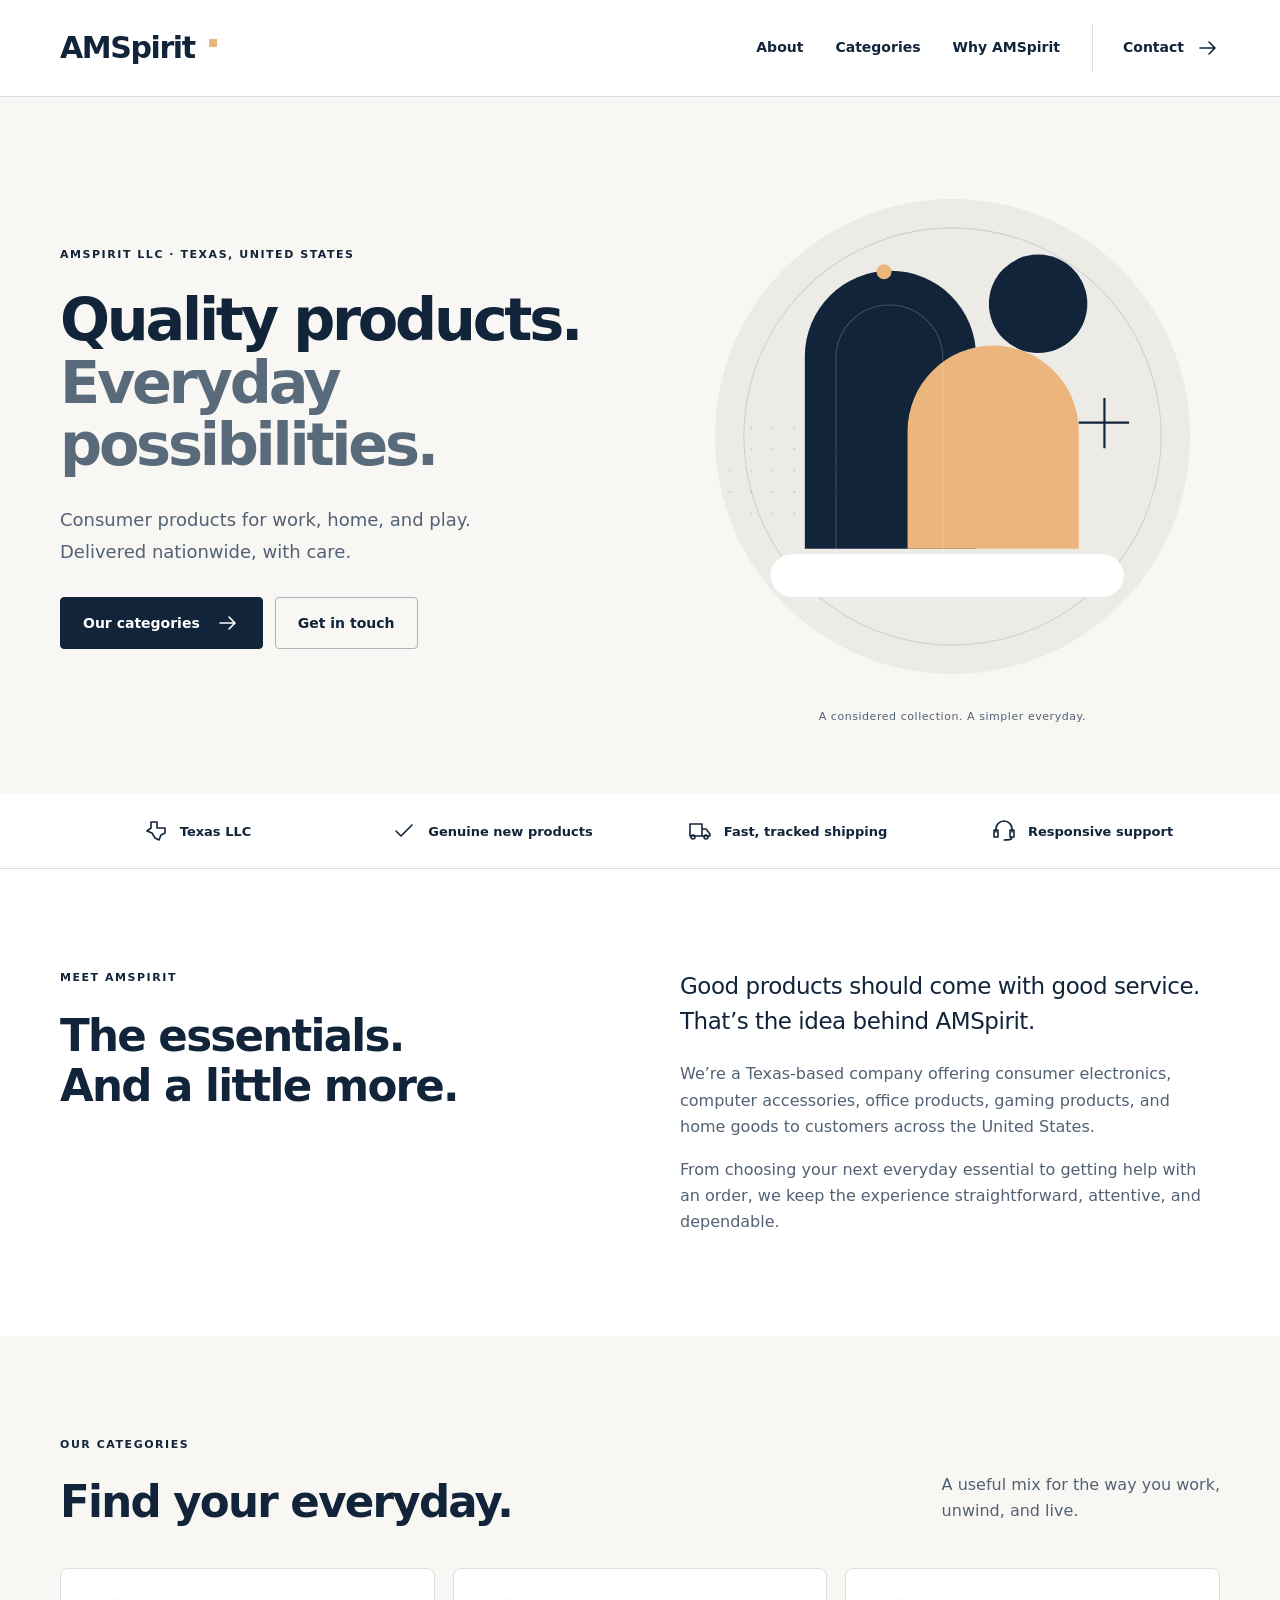
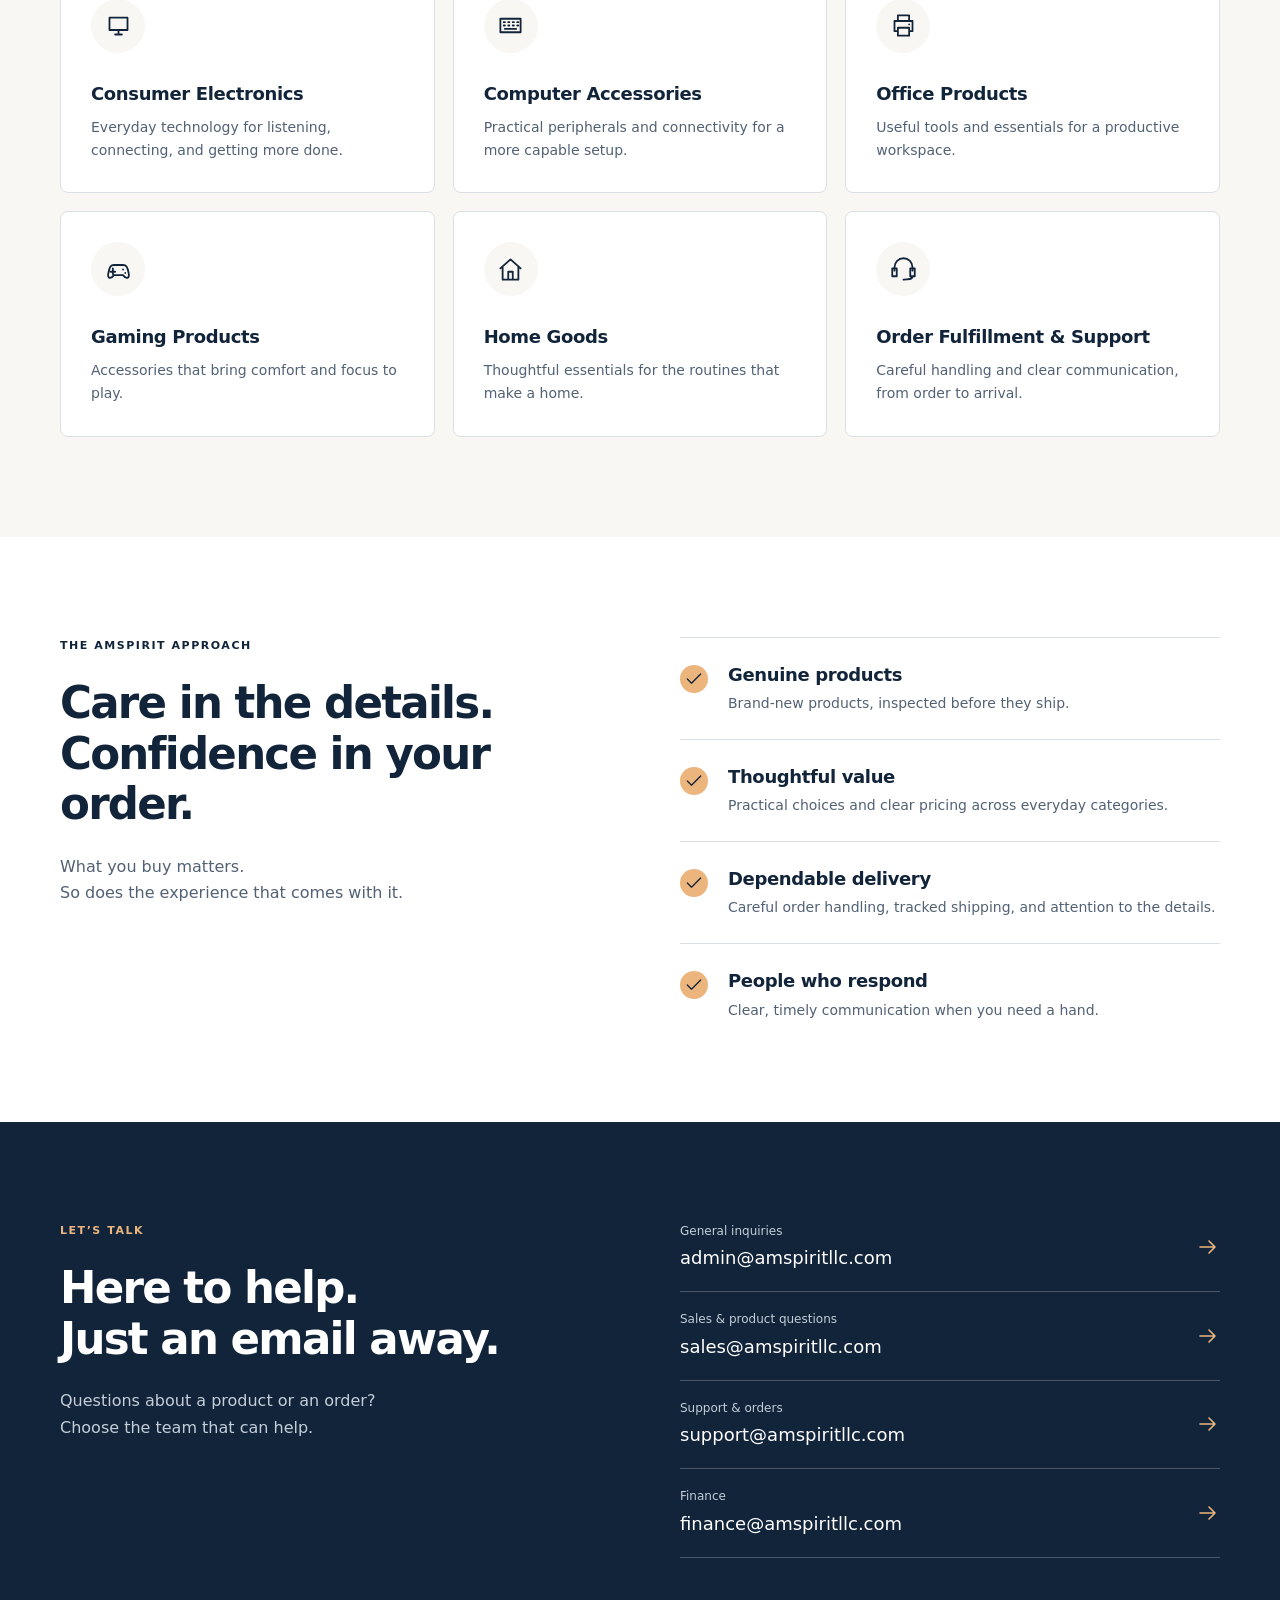
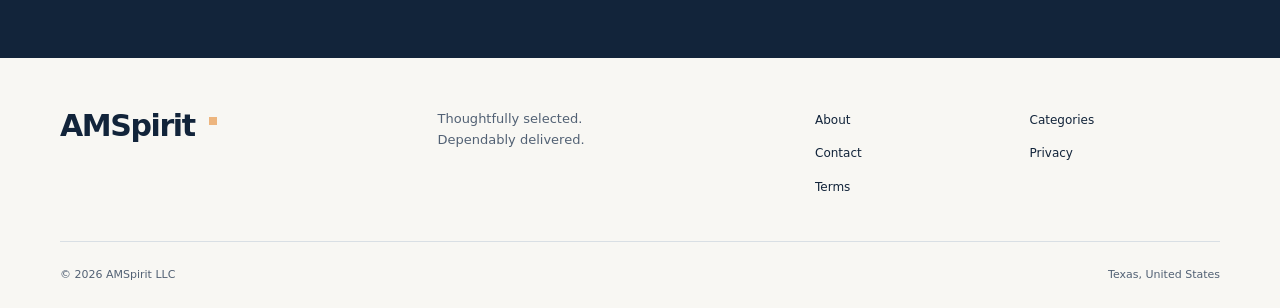
==== commit f63ee024: "Remove public invoice discovery from redesign" ====
--- a/index.html
+++ b/index.html
@@ -1,793 +1,10 @@
-<!DOCTYPE html>
-<html lang="en">
-<head>
-  <meta charset="UTF-8">
-  <meta name="viewport" content="width=device-width, initial-scale=1.0">
-
-  <title>AMSpirit LLC | Reliable E-Commerce Solutions</title>
-  <meta
-    name="description"
-    content="AMSpirit LLC is a Texas-based e-commerce retailer offering consumer electronics, office products, computer accessories, gaming products, and home goods."
-  >
-
-  <style>
-    :root {
-      --navy: #12243a;
-      --blue: #2563a7;
-      --light-blue: #eaf3fb;
-      --gold: #d7a84a;
-      --text: #243142;
-      --muted: #5f6f82;
-      --white: #ffffff;
-      --light: #f6f8fb;
-      --border: #dfe6ee;
-      --shadow: 0 14px 35px rgba(18, 36, 58, 0.12);
-    }
-
-    * {
-      box-sizing: border-box;
-    }
-
-    html {
-      scroll-behavior: smooth;
-    }
-
-    body {
-      margin: 0;
-      font-family: Arial, Helvetica, sans-serif;
-      color: var(--text);
-      background: var(--white);
-      line-height: 1.65;
-    }
-
-    a {
-      color: inherit;
-    }
-
-    .container {
-      width: min(1120px, calc(100% - 40px));
-      margin: 0 auto;
-    }
-
-    header {
-      position: sticky;
-      top: 0;
-      z-index: 20;
-      background: rgba(255, 255, 255, 0.96);
-      border-bottom: 1px solid var(--border);
-      backdrop-filter: blur(10px);
-    }
-
-    nav {
-      min-height: 72px;
-      display: flex;
-      align-items: center;
-      justify-content: space-between;
-      gap: 24px;
-    }
-
-    .brand {
-      font-size: 1.35rem;
-      font-weight: 800;
-      letter-spacing: 0.02em;
-      color: var(--navy);
-      text-decoration: none;
-    }
-
-    .nav-links {
-      display: flex;
-      align-items: center;
-      gap: 28px;
-    }
-
-    .nav-links a {
-      text-decoration: none;
-      color: var(--text);
-      font-size: 0.96rem;
-      font-weight: 700;
-    }
-
-    .nav-links a:hover {
-      color: var(--blue);
-    }
-
-    .hero {
-      position: relative;
-      overflow: hidden;
-      color: var(--white);
-      background:
-        linear-gradient(115deg, rgba(12, 30, 51, 0.98), rgba(24, 71, 113, 0.9)),
-        linear-gradient(135deg, #132b46, #27689e);
-    }
-
-    .hero::before,
-    .hero::after {
-      content: "";
-      position: absolute;
-      pointer-events: none;
-    }
-
-    .hero::before {
-      width: 560px;
-      height: 560px;
-      right: -170px;
-      top: -240px;
-      border: 70px solid rgba(255, 255, 255, 0.055);
-      transform: rotate(20deg);
-    }
-
-    .hero::after {
-      width: 470px;
-      height: 240px;
-      right: 6%;
-      bottom: -90px;
-      background:
-        repeating-linear-gradient(
-          90deg,
-          rgba(255, 255, 255, 0.06) 0 48px,
-          transparent 48px 64px
-        );
-      transform: skewX(-12deg);
-    }
-
-    .hero-content {
-      position: relative;
-      z-index: 2;
-      min-height: 600px;
-      display: grid;
-      grid-template-columns: 1.15fr 0.85fr;
-      align-items: center;
-      gap: 70px;
-      padding: 90px 0;
-    }
-
-    .eyebrow {
-      display: inline-block;
-      margin-bottom: 18px;
-      color: #d6eaff;
-      font-weight: 800;
-      letter-spacing: 0.14em;
-      text-transform: uppercase;
-      font-size: 0.78rem;
-    }
-
-    h1 {
-      max-width: 720px;
-      margin: 0;
-      font-size: clamp(3rem, 7vw, 5.4rem);
-      line-height: 1.03;
-      letter-spacing: -0.045em;
-    }
-
-    .hero h2 {
-      margin: 22px 0 18px;
-      font-size: clamp(1.35rem, 3vw, 2rem);
-      font-weight: 500;
-      color: #d7eafb;
-    }
-
-    .hero p {
-      max-width: 700px;
-      margin: 0;
-      font-size: 1.08rem;
-      color: #e7f0f8;
-    }
-
-    .hero-actions {
-      display: flex;
-      flex-wrap: wrap;
-      gap: 14px;
-      margin-top: 34px;
-    }
-
-    .button {
-      display: inline-block;
-      padding: 13px 22px;
-      border-radius: 8px;
-      text-decoration: none;
-      font-weight: 800;
-      transition: transform 0.18s ease, opacity 0.18s ease;
-    }
-
-    .button:hover {
-      transform: translateY(-2px);
-      opacity: 0.94;
-    }
-
-    .button-primary {
-      color: var(--navy);
-      background: var(--white);
-    }
-
-    .button-secondary {
-      color: var(--white);
-      border: 1px solid rgba(255, 255, 255, 0.55);
-    }
-
-    .warehouse-art {
-      position: relative;
-      min-height: 360px;
-      border: 1px solid rgba(255, 255, 255, 0.18);
-      border-radius: 22px;
-      background: rgba(255, 255, 255, 0.08);
-      box-shadow: var(--shadow);
-      overflow: hidden;
-    }
-
-    .warehouse-art .shelf {
-      position: absolute;
-      left: 8%;
-      right: 8%;
-      height: 12px;
-      background: rgba(255, 255, 255, 0.45);
-      border-radius: 5px;
-    }
-
-    .shelf.one { top: 30%; }
-    .shelf.two { top: 58%; }
-    .shelf.three { top: 84%; }
-
-    .warehouse-art .post {
-      position: absolute;
-      top: 10%;
-      bottom: 8%;
-      width: 12px;
-      background: rgba(255, 255, 255, 0.3);
-      border-radius: 5px;
-    }
-
-    .post.one { left: 12%; }
-    .post.two { left: 49%; }
-    .post.three { right: 12%; }
-
-    .box {
-      position: absolute;
-      height: 62px;
-      border-radius: 5px;
-      background: linear-gradient(145deg, #e4b76a, #b9822f);
-      border: 2px solid rgba(63, 39, 8, 0.28);
-      box-shadow: 0 8px 15px rgba(0, 0, 0, 0.13);
-    }
-
-    .box::after {
-      content: "";
-      position: absolute;
-      width: 2px;
-      top: 0;
-      bottom: 0;
-      left: 50%;
-      background: rgba(92, 55, 13, 0.3);
-    }
-
-    .box.a { width: 98px; left: 17%; top: 13%; }
-    .box.b { width: 118px; right: 17%; top: 12%; }
-    .box.c { width: 124px; left: 17%; top: 40%; }
-    .box.d { width: 90px; right: 20%; top: 40%; }
-    .box.e { width: 105px; left: 20%; top: 66%; }
-    .box.f { width: 128px; right: 15%; top: 66%; }
-
-    section {
-      padding: 90px 0;
-    }
-
-    section:nth-of-type(even) {
-      background: var(--light);
-    }
-
-    .section-heading {
-      max-width: 760px;
-      margin-bottom: 42px;
-    }
-
-    .section-label {
-      margin-bottom: 9px;
-      color: var(--blue);
-      font-size: 0.8rem;
-      font-weight: 800;
-      letter-spacing: 0.13em;
-      text-transform: uppercase;
-    }
-
-    h3 {
-      margin: 0 0 16px;
-      color: var(--navy);
-      font-size: clamp(2rem, 4vw, 3rem);
-      line-height: 1.15;
-      letter-spacing: -0.025em;
-    }
-
-    .section-heading p {
-      margin: 0;
-      color: var(--muted);
-      font-size: 1.08rem;
-    }
-
-    .about-grid {
-      display: grid;
-      grid-template-columns: 1.2fr 0.8fr;
-      gap: 58px;
-      align-items: start;
-    }
-
-    .about-copy p {
-      margin-top: 0;
-      color: var(--muted);
-      font-size: 1.05rem;
-    }
-
-    .fact-card {
-      padding: 30px;
-      border-radius: 16px;
-      background: var(--navy);
-      color: var(--white);
-      box-shadow: var(--shadow);
-    }
-
-    .fact-card strong {
-      display: block;
-      margin-bottom: 10px;
-      font-size: 1.35rem;
-    }
-
-    .fact-card p {
-      margin: 0;
-      color: #dce8f3;
-    }
-
-    .grid {
-      display: grid;
-      grid-template-columns: repeat(3, 1fr);
-      gap: 22px;
-    }
-
-    .card {
-      height: 100%;
-      padding: 30px;
-      border: 1px solid var(--border);
-      border-radius: 16px;
-      background: var(--white);
-      box-shadow: 0 7px 22px rgba(18, 36, 58, 0.06);
-    }
-
-    .card-number {
-      display: inline-flex;
-      width: 42px;
-      height: 42px;
-      margin-bottom: 20px;
-      align-items: center;
-      justify-content: center;
-      border-radius: 10px;
-      color: var(--blue);
-      background: var(--light-blue);
-      font-weight: 900;
-    }
-
-    .card h4 {
-      margin: 0 0 10px;
-      color: var(--navy);
-      font-size: 1.2rem;
-    }
-
-    .card p {
-      margin: 0;
-      color: var(--muted);
-    }
-
-    .reasons {
-      display: grid;
-      grid-template-columns: repeat(2, 1fr);
-      gap: 18px;
-    }
-
-    .reason {
-      display: flex;
-      gap: 15px;
-      padding: 22px;
-      border: 1px solid var(--border);
-      border-radius: 14px;
-      background: var(--white);
-    }
-
-    .check {
-      flex: 0 0 34px;
-      height: 34px;
-      display: inline-flex;
-      align-items: center;
-      justify-content: center;
-      color: var(--white);
-      background: var(--blue);
-      border-radius: 50%;
-      font-weight: 900;
-    }
-
-    .reason strong {
-      display: block;
-      margin-bottom: 4px;
-      color: var(--navy);
-    }
-
-    .reason span {
-      color: var(--muted);
-    }
-
-    .contact-panel {
-      display: grid;
-      grid-template-columns: 0.9fr 1.1fr;
-      gap: 50px;
-      padding: 50px;
-      border-radius: 22px;
-      color: var(--white);
-      background: var(--navy);
-      box-shadow: var(--shadow);
-    }
-
-    .contact-panel h3 {
-      color: var(--white);
-    }
-
-    .contact-panel p {
-      color: #cfdeec;
-    }
-
-    .contact-list {
-      display: grid;
-      gap: 14px;
-    }
-
-    .contact-item {
-      padding: 17px 20px;
-      border: 1px solid rgba(255, 255, 255, 0.17);
-      border-radius: 12px;
-      background: rgba(255, 255, 255, 0.06);
-    }
-
-    .contact-item span {
-      display: block;
-      color: #afc5d9;
-      font-size: 0.78rem;
-      font-weight: 800;
-      letter-spacing: 0.09em;
-      text-transform: uppercase;
-    }
-
-    .contact-item a {
-      display: inline-block;
-      margin-top: 3px;
-      color: var(--white);
-      font-weight: 700;
-      text-decoration: none;
-      word-break: break-word;
-    }
-
-    .contact-item a:hover {
-      text-decoration: underline;
-    }
-
-    footer {
-      padding: 30px 0;
-      color: #c7d4e0;
-      background: #0b1726;
-      text-align: center;
-      font-size: 0.9rem;
-    }
-
-    @media (max-width: 900px) {
-      .hero-content,
-      .about-grid,
-      .contact-panel {
-        grid-template-columns: 1fr;
-      }
-
-      .warehouse-art {
-        min-height: 320px;
-      }
-
-      .grid {
-        grid-template-columns: repeat(2, 1fr);
-      }
-    }
-
-    @media (max-width: 700px) {
-      .nav-links {
-        display: none;
-      }
-
-      .hero-content {
-        min-height: auto;
-        padding: 76px 0;
-      }
-
-      .warehouse-art {
-        min-height: 280px;
-      }
-
-      section {
-        padding: 68px 0;
-      }
-
-      .grid,
-      .reasons {
-        grid-template-columns: 1fr;
-      }
-
-      .contact-panel {
-        padding: 32px 24px;
-      }
-    }
-  </style>
-</head>
-
-<body>
-  <header>
-    <div class="container">
-      <nav aria-label="Main navigation">
-        <a class="brand" href="#home">AMSpirit LLC</a>
-
-        <div class="nav-links">
-          <a href="#about">About</a>
-          <a href="#products">Products</a>
-          <a href="#why-us">Why Us</a>
-          <a href="#contact">Contact</a>
-        </div>
-      </nav>
-    </div>
-  </header>
-
-  <main>
-    <section class="hero" id="home">
-      <div class="container hero-content">
-        <div>
-          <span class="eyebrow">Texas-Based E-Commerce Retailer</span>
-
-          <h1>AMSpirit LLC</h1>
-
-          <h2>Reliable E-Commerce Solutions</h2>
-
-          <p>
-            Delivering quality consumer electronics, office products,
-            computer accessories, gaming products, and home goods through
-            established online marketplaces across the United States.
-          </p>
-
-          <div class="hero-actions">
-            <a class="button button-primary" href="#products">
-              Explore Our Categories
-            </a>
-
-            <a class="button button-secondary" href="#contact">
-              Contact Us
-            </a>
-          </div>
-        </div>
-
-        <div class="warehouse-art" aria-label="Abstract warehouse illustration">
-          <div class="shelf one"></div>
-          <div class="shelf two"></div>
-          <div class="shelf three"></div>
-
-          <div class="post one"></div>
-          <div class="post two"></div>
-          <div class="post three"></div>
-
-          <div class="box a"></div>
-          <div class="box b"></div>
-          <div class="box c"></div>
-          <div class="box d"></div>
-          <div class="box e"></div>
-          <div class="box f"></div>
-        </div>
-      </div>
-    </section>
-
-    <section id="about">
-      <div class="container">
-        <div class="section-heading">
-          <div class="section-label">About Us</div>
-          <h3>Focused on reliable online retail</h3>
-        </div>
-
-        <div class="about-grid">
-          <div class="about-copy">
-            <p>
-              AMSpirit LLC is a Texas-based e-commerce company specializing
-              in consumer electronics, office products, computer accessories,
-              gaming products, and home goods. We serve customers through
-              established online marketplaces across the United States.
-            </p>
-
-            <p>
-              Our mission is to provide authentic products, competitive
-              pricing, dependable order fulfillment, and responsive customer
-              service while building long-term relationships with customers
-              and business partners.
-            </p>
-          </div>
-
-          <aside class="fact-card">
-            <strong>Professional, responsive and dependable</strong>
-            <p>
-              We focus on efficient operations, accurate order processing,
-              and clear communication throughout every transaction.
-            </p>
-          </aside>
-        </div>
-      </div>
-    </section>
-
-    <section id="products">
-      <div class="container">
-        <div class="section-heading">
-          <div class="section-label">Products &amp; Services</div>
-          <h3>Consumer products for everyday needs</h3>
-          <p>
-            Our inventory spans several established retail categories,
-            allowing us to serve a broad range of customers.
-          </p>
-        </div>
-
-        <div class="grid">
-          <article class="card">
-            <div class="card-number">01</div>
-            <h4>Consumer Electronics</h4>
-            <p>
-              Audio products, printers, storage devices, accessories,
-              and other consumer technology products.
-            </p>
-          </article>
-
-          <article class="card">
-            <div class="card-number">02</div>
-            <h4>Computer Accessories</h4>
-            <p>
-              Storage, peripherals, connectivity products, and useful
-              computer-related accessories.
-            </p>
-          </article>
-
-          <article class="card">
-            <div class="card-number">03</div>
-            <h4>Office Products</h4>
-            <p>
-              Office equipment, printing supplies, and practical workplace
-              essentials.
-            </p>
-          </article>
-
-          <article class="card">
-            <div class="card-number">04</div>
-            <h4>Gaming Products</h4>
-            <p>
-              Gaming accessories, storage solutions, audio equipment,
-              and related products.
-            </p>
-          </article>
-
-          <article class="card">
-            <div class="card-number">05</div>
-            <h4>Home Goods</h4>
-            <p>
-              Household products, small appliances, and useful items
-              for everyday living.
-            </p>
-          </article>
-
-          <article class="card">
-            <div class="card-number">06</div>
-            <h4>E-Commerce Operations</h4>
-            <p>
-              Inventory management, order processing, shipping coordination,
-              and customer support.
-            </p>
-          </article>
-        </div>
-      </div>
-    </section>
-
-    <section id="why-us">
-      <div class="container">
-        <div class="section-heading">
-          <div class="section-label">Why Choose Us</div>
-          <h3>Built around dependable service</h3>
-        </div>
-
-        <div class="reasons">
-          <div class="reason">
-            <div class="check">✓</div>
-            <div>
-              <strong>Authentic Products</strong>
-              <span>Products sourced through established retail channels.</span>
-            </div>
-          </div>
-
-          <div class="reason">
-            <div class="check">✓</div>
-            <div>
-              <strong>Competitive Pricing</strong>
-              <span>Value-focused pricing across multiple product categories.</span>
-            </div>
-          </div>
-
-          <div class="reason">
-            <div class="check">✓</div>
-            <div>
-              <strong>Reliable Fulfillment</strong>
-              <span>Careful order processing and dependable shipping coordination.</span>
-            </div>
-          </div>
-
-          <div class="reason">
-            <div class="check">✓</div>
-            <div>
-              <strong>Responsive Support</strong>
-              <span>Clear and timely communication when assistance is needed.</span>
-            </div>
-          </div>
-        </div>
-      </div>
-    </section>
-
-    <section id="contact">
-      <div class="container">
-        <div class="contact-panel">
-          <div>
-            <div class="section-label" style="color:#9fc7e8;">Contact</div>
-            <h3>Connect with AMSpirit LLC</h3>
-            <p>
-              For business inquiries, orders, customer support, or financial
-              correspondence, please use the appropriate email address.
-            </p>
-
-            <p>
-              <strong>AMSpirit LLC</strong><br>
-              Texas, United States
-            </p>
-          </div>
-
-          <div class="contact-list">
-            <div class="contact-item">
-              <span>General Inquiries</span>
-              <a href="mailto:admin@amspiritllc.com">
-                admin@amspiritllc.com
-              </a>
-            </div>
-
-            <div class="contact-item">
-              <span>Sales</span>
-              <a href="mailto:sales@amspiritllc.com">
-                sales@amspiritllc.com
-              </a>
-            </div>
-
-            <div class="contact-item">
-              <span>Customer Support</span>
-              <a href="mailto:support@amspiritllc.com">
-                support@amspiritllc.com
-              </a>
-            </div>
-
-            <div class="contact-item">
-              <span>Orders</span>
-              <a href="mailto:orders@amspiritllc.com">
-                orders@amspiritllc.com
-              </a>
-            </div>
-
-            <div class="contact-item">
-              <span>Finance</span>
-              <a href="mailto:finance@amspiritllc.com">
-                finance@amspiritllc.com
-              </a>
-            </div>
-          </div>
-        </div>
-      </div>
-    </section>
-  </main>
-
-  <footer>
-    <div class="container">
-      © 2026 AMSpirit LLC. All rights reserved.
-    </div>
-  </footer>
-</body>
-</html>
+<!doctype html>
+<html lang="en"><head><meta charset="utf-8"><meta name="viewport" content="width=device-width, initial-scale=1"><title>AMSpirit LLC | Quality products, delivered nationwide</title><meta name="description" content="Consumer electronics, office essentials, gaming accessories and home goods. Genuine new products and dependable service from AMSpirit LLC."><link rel="canonical" href="https://www.amspiritllc.com/"><meta name="theme-color" content="#12243a"><meta property="og:type" content="website"><meta property="og:title" content="AMSpirit LLC | Quality products, delivered nationwide"><meta property="og:description" content="Consumer electronics, office essentials, gaming accessories and home goods. Genuine new products and dependable service from AMSpirit LLC."><meta property="og:url" content="https://www.amspiritllc.com/"><meta property="og:image" content="https://www.amspiritllc.com/assets/social.png"><meta property="og:image:width" content="1200"><meta property="og:image:height" content="630"><meta name="twitter:card" content="summary_large_image"><meta name="twitter:title" content="AMSpirit LLC | Quality products, delivered nationwide"><meta name="twitter:description" content="Consumer electronics, office essentials, gaming accessories and home goods. Genuine new products and dependable service from AMSpirit LLC."><meta name="twitter:image" content="https://www.amspiritllc.com/assets/social.png"><link rel="icon" href="/assets/favicon.svg" type="image/svg+xml"><link rel="icon" href="/assets/favicon-32.png" sizes="32x32"><link rel="apple-touch-icon" href="/assets/apple-touch-icon.png"><link rel="stylesheet" href="/assets/site.css"><script type="application/ld+json">{"@context":"https://schema.org","@type":"Organization","name":"AMSpirit LLC","url":"https://www.amspiritllc.com/","logo":"https://www.amspiritllc.com/assets/wordmark.svg","email":"admin@amspiritllc.com"}</script></head><body><a class="skip" href="#main">Skip to content</a><header class="site-header"><div class="container nav"><a class="brand" href="/" aria-label="AMSpirit home"><img src="/assets/wordmark.svg" width="166" height="36" alt="AMSpirit"></a><nav aria-label="Main navigation"><a href="/#about">About</a><a href="/#categories">Categories</a><a href="/#why-us">Why AMSpirit</a><a class="nav-contact" href="/#contact">Contact <svg class="icon" aria-hidden="true"><use href="/assets/icons.svg#arrow"></use></svg></a></nav></div></header>
+<main id="main">
+<section class="hero"><div class="container hero-grid"><div class="hero-copy"><p class="eyebrow">AMSpirit LLC · Texas, United States</p><h1>Quality products.<br><span>Everyday possibilities.</span></h1><p class="hero-intro">Consumer products for work, home, and play.<br>Delivered nationwide, with care.</p><div class="actions"><a class="button primary" href="#categories">Our categories <svg class="icon" aria-hidden="true"><use href="/assets/icons.svg#arrow"></use></svg></a><a class="button secondary" href="#contact">Get in touch</a></div></div><div class="hero-visual"><img src="/assets/hero.svg" width="500" height="500" alt="" fetchpriority="high"><span class="visual-caption">A considered collection. A simpler everyday.</span></div></div></section>
+<div class="trust"><ul class="container"><li><svg class="icon" aria-hidden="true"><use href="/assets/icons.svg#texas"></use></svg><span>Texas LLC</span></li><li><svg class="icon" aria-hidden="true"><use href="/assets/icons.svg#check"></use></svg><span>Genuine new products</span></li><li><svg class="icon" aria-hidden="true"><use href="/assets/icons.svg#shipping"></use></svg><span>Fast, tracked shipping</span></li><li><svg class="icon" aria-hidden="true"><use href="/assets/icons.svg#support"></use></svg><span>Responsive support</span></li></ul></div>
+<section class="section" id="about"><div class="container about-grid"><div><p class="eyebrow">Meet AMSpirit</p><h2>The essentials.<br>And a little more.</h2></div><div class="about-copy"><p class="lead">Good products should come with good service. That’s the idea behind AMSpirit.</p><p>We’re a Texas-based company offering consumer electronics, computer accessories, office products, gaming products, and home goods to customers across the United States.</p><p>From choosing your next everyday essential to getting help with an order, we keep the experience straightforward, attentive, and dependable.</p></div></div></section>
+<section class="section categories" id="categories"><div class="container"><div class="section-heading"><div><p class="eyebrow">Our categories</p><h2>Find your everyday.</h2></div><p>A useful mix for the way you work,<br>unwind, and live.</p></div><div class="category-grid"><article class="category-card" data-category="electronics"><div class="category-icon"><svg class="icon" aria-hidden="true"><use href="/assets/icons.svg#electronics"></use></svg></div><h3>Consumer Electronics</h3><p>Everyday technology for listening, connecting, and getting more done.</p></article><article class="category-card" data-category="computer"><div class="category-icon"><svg class="icon" aria-hidden="true"><use href="/assets/icons.svg#computer"></use></svg></div><h3>Computer Accessories</h3><p>Practical peripherals and connectivity for a more capable setup.</p></article><article class="category-card" data-category="office"><div class="category-icon"><svg class="icon" aria-hidden="true"><use href="/assets/icons.svg#office"></use></svg></div><h3>Office Products</h3><p>Useful tools and essentials for a productive workspace.</p></article><article class="category-card" data-category="gaming"><div class="category-icon"><svg class="icon" aria-hidden="true"><use href="/assets/icons.svg#gaming"></use></svg></div><h3>Gaming Products</h3><p>Accessories that bring comfort and focus to play.</p></article><article class="category-card" data-category="home"><div class="category-icon"><svg class="icon" aria-hidden="true"><use href="/assets/icons.svg#home"></use></svg></div><h3>Home Goods</h3><p>Thoughtful essentials for the routines that make a home.</p></article><article class="category-card" data-category="support"><div class="category-icon"><svg class="icon" aria-hidden="true"><use href="/assets/icons.svg#support"></use></svg></div><h3>Order Fulfillment &amp; Support</h3><p>Careful handling and clear communication, from order to arrival.</p></article></div></div></section>
+<section class="section" id="why-us"><div class="container why-grid"><div class="why-intro"><p class="eyebrow">The AMSpirit approach</p><h2>Care in the details.<br>Confidence in your order.</h2><p>What you buy matters.<br>So does the experience that comes with it.</p></div><div class="reasons"><article><svg class="icon" aria-hidden="true"><use href="/assets/icons.svg#check"></use></svg><div><h3>Genuine products</h3><p>Brand-new products, inspected before they ship.</p></div></article><article><svg class="icon" aria-hidden="true"><use href="/assets/icons.svg#check"></use></svg><div><h3>Thoughtful value</h3><p>Practical choices and clear pricing across everyday categories.</p></div></article><article><svg class="icon" aria-hidden="true"><use href="/assets/icons.svg#check"></use></svg><div><h3>Dependable delivery</h3><p>Careful order handling, tracked shipping, and attention to the details.</p></div></article><article><svg class="icon" aria-hidden="true"><use href="/assets/icons.svg#check"></use></svg><div><h3>People who respond</h3><p>Clear, timely communication when you need a hand.</p></div></article></div></div></section>
+<section class="contact section" id="contact"><div class="container contact-grid"><div><p class="eyebrow">Let’s talk</p><h2>Here to help.<br>Just an email away.</h2><p>Questions about a product or an order?<br>Choose the team that can help.</p></div><div class="contact-links"><a href="mailto:admin@amspiritllc.com"><span><small>General inquiries</small><strong>admin@amspiritllc.com</strong></span><svg class="icon" aria-hidden="true"><use href="/assets/icons.svg#arrow"></use></svg></a><a href="mailto:sales@amspiritllc.com"><span><small>Sales & product questions</small><strong>sales@amspiritllc.com</strong></span><svg class="icon" aria-hidden="true"><use href="/assets/icons.svg#arrow"></use></svg></a><a href="mailto:support@amspiritllc.com"><span><small>Support & orders</small><strong>support@amspiritllc.com</strong></span><svg class="icon" aria-hidden="true"><use href="/assets/icons.svg#arrow"></use></svg></a><a href="mailto:finance@amspiritllc.com"><span><small>Finance</small><strong>finance@amspiritllc.com</strong></span><svg class="icon" aria-hidden="true"><use href="/assets/icons.svg#arrow"></use></svg></a></div></div></section>
+</main><footer class="site-footer"><div class="container"><div class="footer-top"><a class="brand" href="/" aria-label="AMSpirit home"><img src="/assets/wordmark.svg" width="166" height="36" alt="AMSpirit"></a><p>Thoughtfully selected.<br>Dependably delivered.</p><nav aria-label="Footer navigation"><a href="/#about">About</a><a href="/#categories">Categories</a><a href="/#contact">Contact</a><a href="/privacy/">Privacy</a><a href="/terms/">Terms</a></nav></div><div class="footer-bottom"><span>© 2026 AMSpirit LLC</span><span>Texas, United States</span></div></div></footer></body></html>
--- a/assets/site.css
+++ b/assets/site.css
@@ -0,0 +1,10 @@
+:root{--navy:#12243a;--accent:#edb57e;--ink:#12243a;--muted:#526174;--paper:#f8f7f3;--line:#d9dfe4;--white:#fff;--radius:8px}
+*{box-sizing:border-box}html{scroll-behavior:smooth;scroll-padding-top:24px}body{margin:0;color:var(--ink);font:16px/1.65 system-ui,-apple-system,"Segoe UI",sans-serif;background:var(--white)}a{color:inherit;text-underline-offset:5px}img{display:block;max-width:100%;height:auto}button,input,select{font:inherit}:focus-visible{outline:3px solid #aa5706;outline-offset:5px}.container{width:min(1160px,calc(100% - 64px));margin:auto}.skip{position:fixed;left:12px;top:-100px;z-index:10;padding:12px 20px;background:var(--navy);color:white}.skip:focus{top:8px}.site-header{border-bottom:1px solid var(--line);background:var(--white)}.nav{display:flex;align-items:center;justify-content:space-between;gap:30px;min-height:96px}.brand{display:inline-block;flex-shrink:0}.brand img{width:166px;height:36px}.nav nav{display:flex;gap:32px;align-items:center}.nav nav a{text-decoration:none;font-size:14px;font-weight:600;padding:12px 0}.nav nav a:hover{text-decoration:underline}.nav .nav-contact{border-left:1px solid var(--line);padding-left:30px;display:flex;gap:12px;align-items:center}.icon{width:24px;height:24px;flex-shrink:0;vertical-align:middle}
+.hero{background:var(--paper);padding:72px 0 68px;overflow:hidden}.hero-grid{display:grid;grid-template-columns:1.1fr 1fr;gap:36px;align-items:center}.eyebrow{text-transform:uppercase;letter-spacing:.14em;font-size:11px;font-weight:750;margin:0 0 24px;line-height:1.6}h1,h2,h3,p{margin-top:0}h1{font-size:clamp(42px,4.6vw,64px);line-height:1.07;font-weight:650;letter-spacing:-.055em;margin-bottom:28px}h1 span{color:#596a7a}.hero-intro{font-size:18px;line-height:1.75;margin-bottom:30px;color:var(--muted)}.actions{display:flex;gap:12px;flex-wrap:wrap}.button{display:inline-flex;align-items:center;justify-content:center;gap:16px;min-height:52px;padding:12px 22px;border-radius:4px;text-decoration:none;font-weight:650;font-size:14px}.primary{background:var(--navy);color:var(--white);border:1px solid var(--navy)}.secondary{background:transparent;border:1px solid #acb4bc}.button:hover{box-shadow:0 0 0 2px var(--accent)}.hero-visual{position:relative}.hero-visual img{width:100%}.visual-caption{display:block;text-align:center;font-size:11px;letter-spacing:.05em;margin-top:4px;color:var(--muted)}.trust{border-bottom:1px solid var(--line);padding:25px 0}.trust ul{display:grid;grid-template-columns:repeat(4,1fr);list-style:none;padding:0;gap:20px}.trust li{display:flex;align-items:center;justify-content:center;gap:12px;font-size:13px;font-weight:650}
+.section{padding:100px 0}h2{font-size:clamp(30px,3.4vw,44px);font-weight:600;line-height:1.16;letter-spacing:-.04em;margin-bottom:24px}h3{font-size:18px;letter-spacing:-.02em;line-height:1.4;font-weight:650;margin-bottom:10px}p{max-width:70ch}.about-grid{display:grid;grid-template-columns:1fr 1fr;gap:80px}.about-copy{color:var(--muted);max-width:600px}.about-copy .lead{font-size:23px;line-height:1.5;color:var(--navy);letter-spacing:-.02em}.about-copy p:last-child{margin-bottom:0}.categories{background:var(--paper)}.section-heading{display:flex;justify-content:space-between;gap:28px;align-items:end;margin-bottom:40px}.section-heading h2{margin-bottom:0}.section-heading>p{color:var(--muted);margin:0 0 3px}.category-grid{display:grid;grid-template-columns:repeat(3,1fr);gap:18px}.category-card{padding:30px;background:var(--white);border:1px solid var(--line);border-radius:var(--radius);min-width:0;display:flex;flex-direction:column}.category-card p{font-size:14px;color:var(--muted);margin-bottom:0}.category-icon{display:flex;align-items:center;justify-content:center;background:var(--paper);width:54px;height:54px;border-radius:50%;margin-bottom:28px}.category-icon .icon{width:27px;height:27px}.why-grid{display:grid;grid-template-columns:1fr 1fr;gap:80px}.why-intro>p:last-child{color:var(--muted)}.reasons article{display:flex;gap:20px;padding:24px 0;border-top:1px solid var(--line)}.reasons article:last-child{padding-bottom:0}.reasons article>.icon{margin-top:3px;background:var(--accent);border-radius:50%;padding:4px;width:28px;height:28px}.reasons h3{margin-bottom:5px}.reasons p{font-size:14px;color:var(--muted);margin-bottom:0}
+.contact{background:var(--navy);color:white}.contact-grid{display:grid;grid-template-columns:1fr 1fr;gap:80px}.contact .eyebrow{color:var(--accent)}.contact p{color:#c4ced8}.contact-links a{display:flex;align-items:center;justify-content:space-between;gap:10px;padding:18px 0;border-bottom:1px solid #4a586a;text-decoration:none}.contact-links a:first-child{padding-top:0}.contact-links a:hover strong{text-decoration:underline}.contact-links small{display:block;color:#c4ced8;font-size:12px;margin-bottom:2px}.contact-links strong{font-size:18px;font-weight:500;overflow-wrap:anywhere}.contact-links .icon{color:var(--accent)}.vendor{background:var(--accent);padding:28px 0}.vendor>.container{display:flex;align-items:center;justify-content:space-between;gap:20px}.vendor p{margin:0;font-size:14px}.vendor strong{font-weight:600}.text-link{display:inline-flex;align-items:center;gap:18px;font-weight:650;font-size:14px}.site-footer{padding:50px 0 24px;background:var(--paper)}.footer-top{display:grid;grid-template-columns:1fr 1fr 1.2fr;gap:40px;padding-bottom:40px}.footer-top p{font-size:13px;color:var(--muted);margin:0}.footer-top nav{display:grid;grid-template-columns:1fr 1fr;gap:8px 24px}.footer-top nav a{font-size:12px;text-decoration:none;padding:3px 0}.footer-top nav a:hover{text-decoration:underline}.footer-bottom{border-top:1px solid var(--line);padding-top:24px;display:flex;justify-content:space-between;font-size:11px;color:var(--muted)}.document{max-width:760px;padding:76px 0 90px}.document h1{font-size:48px}.document h2{font-size:24px;margin:34px 0 12px}.document p,.document li{color:var(--muted)}.document ul{padding-left:22px}.document .eyebrow{color:var(--ink)}.not-found{padding:110px 0 140px}.not-found h1{max-width:650px}.not-found p{color:var(--muted)}
+@media(max-width:950px){.container{width:calc(100% - 48px)}.nav nav{gap:18px}.hero{padding:58px 0}.hero-grid{gap:20px}.hero-intro{font-size:16px}.section{padding:72px 0}.about-grid,.why-grid,.contact-grid{gap:40px}.category-card{padding:24px}.footer-top{gap:24px}.trust li{font-size:12px;gap:8px}.trust .icon{width:20px}}
+@media(max-width:700px){.container{width:calc(100% - 40px)}.nav{padding:18px 0;flex-wrap:wrap;gap:12px;min-height:0}.brand img{width:148px;height:32px}.nav nav{width:100%;gap:0;justify-content:space-between}.nav nav a{font-size:12px;padding:8px 0}.nav .nav-contact{border:0;padding-left:0;gap:7px}.nav .nav-contact .icon{width:18px}.hero{padding:44px 0 32px}.hero-grid,.about-grid,.why-grid,.contact-grid{grid-template-columns:1fr}.hero-grid{gap:30px}.hero-copy .eyebrow{font-size:10px;letter-spacing:.1em}h1{font-size:43px}.hero-visual{max-width:400px;margin:auto}.hero-intro{font-size:16px}.hero .button{padding:11px 18px;min-height:48px}.trust{padding:22px 0}.trust ul{grid-template-columns:1fr 1fr;gap:18px 8px}.trust li{justify-content:start;font-size:11px}.section{padding:60px 0}.eyebrow{margin-bottom:18px}.about-grid{gap:16px}.about-copy .lead{font-size:21px}.category-grid{grid-template-columns:1fr 1fr;gap:12px}.category-card{padding:20px 16px}.category-card h3{font-size:16px}.category-card p{font-size:13px}.category-icon{margin-bottom:20px}.section-heading{display:block;margin-bottom:30px}.section-heading>p{margin-top:18px}.why-grid{gap:18px}.contact-grid{gap:25px}.contact-links strong{font-size:17px}.vendor>.container{align-items:start;flex-direction:column;gap:12px}.vendor p strong{display:block}.footer-top{grid-template-columns:1fr 1fr;gap:24px}.footer-top nav{grid-column:1/-1}.footer-bottom{gap:14px;font-size:10px}.document{padding-top:50px}.document h1{font-size:38px}.document h2{font-size:23px}.not-found{padding:70px 0}}
+@media(max-width:380px){.category-grid{grid-template-columns:1fr}.category-card{padding:26px}.hero .actions{gap:10px}.button{font-size:13px}.hero .button{padding:10px 14px}h1{font-size:39px}}
+.category-card .text-link{margin-top:auto;padding-top:18px;font-size:12px}
+@media(prefers-reduced-motion:reduce){html{scroll-behavior:auto}*,*::before,*::after{transition:none!important;animation:none!important}}
